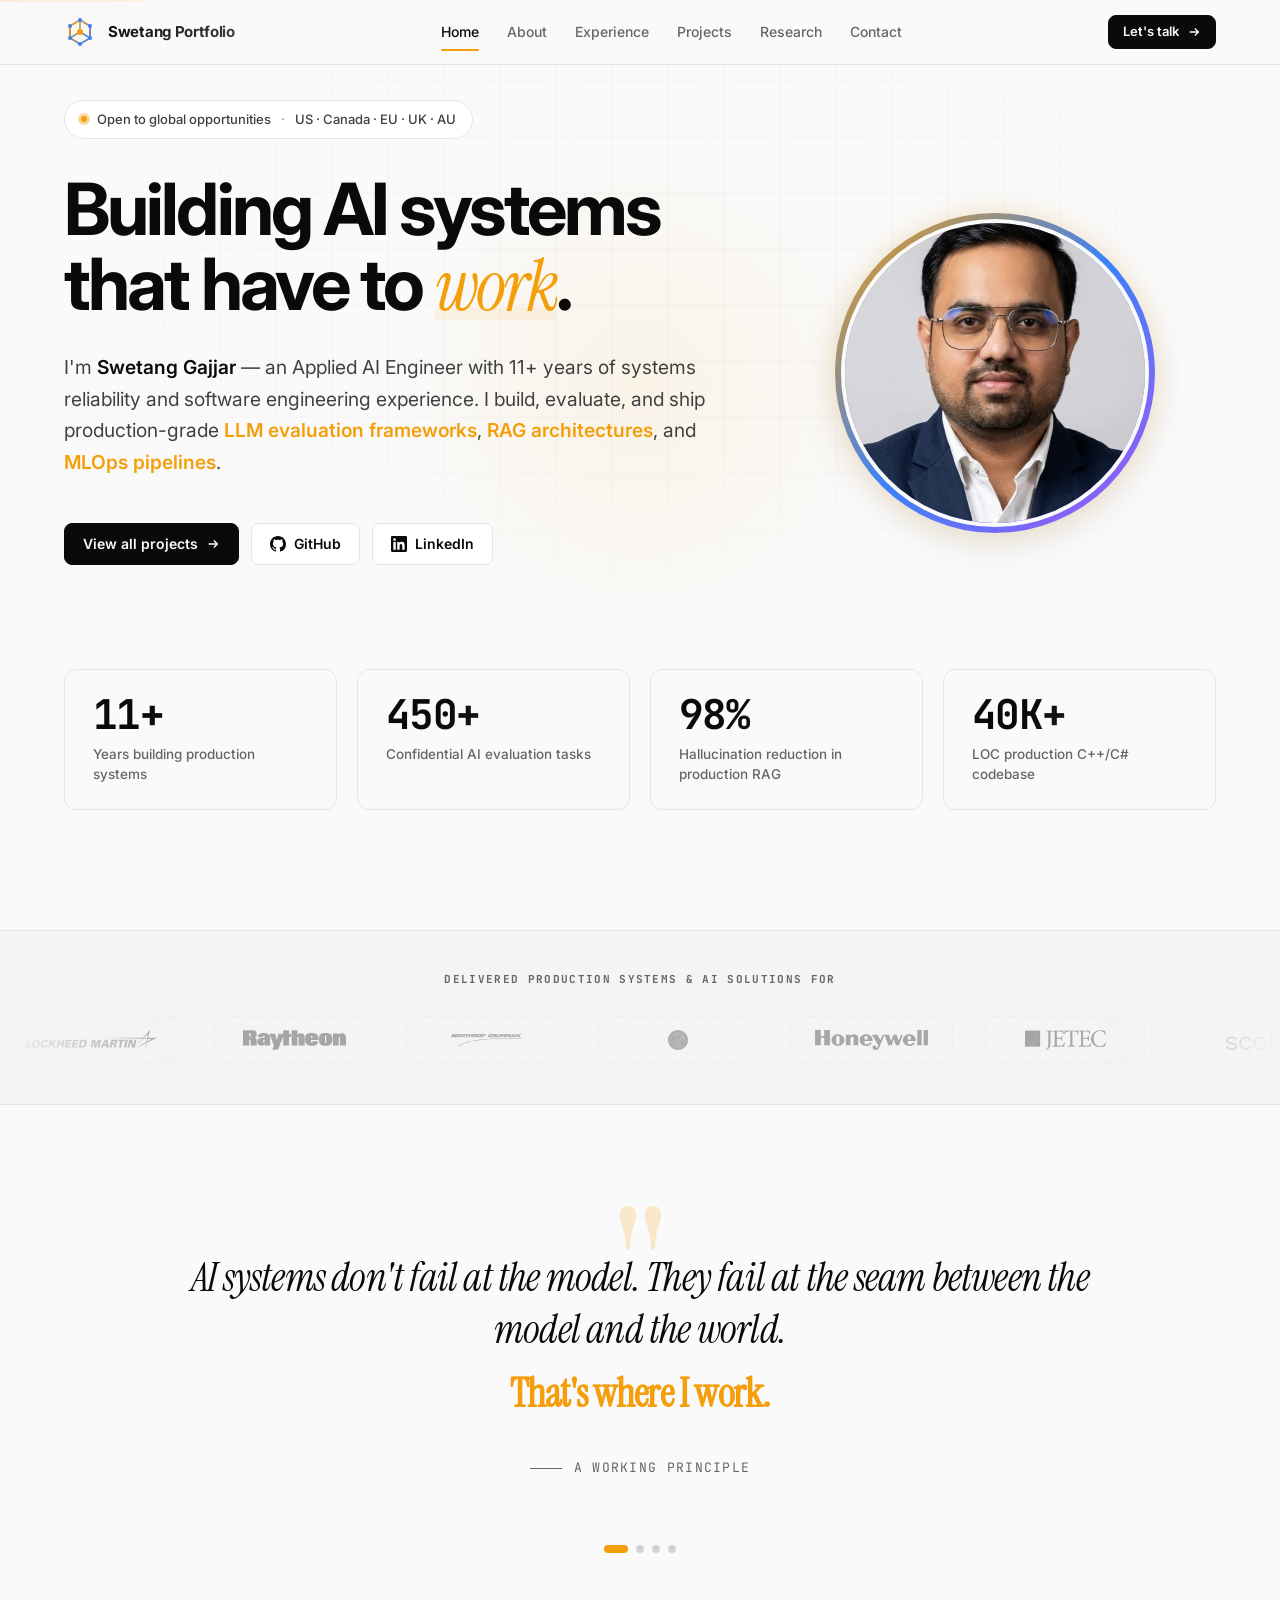
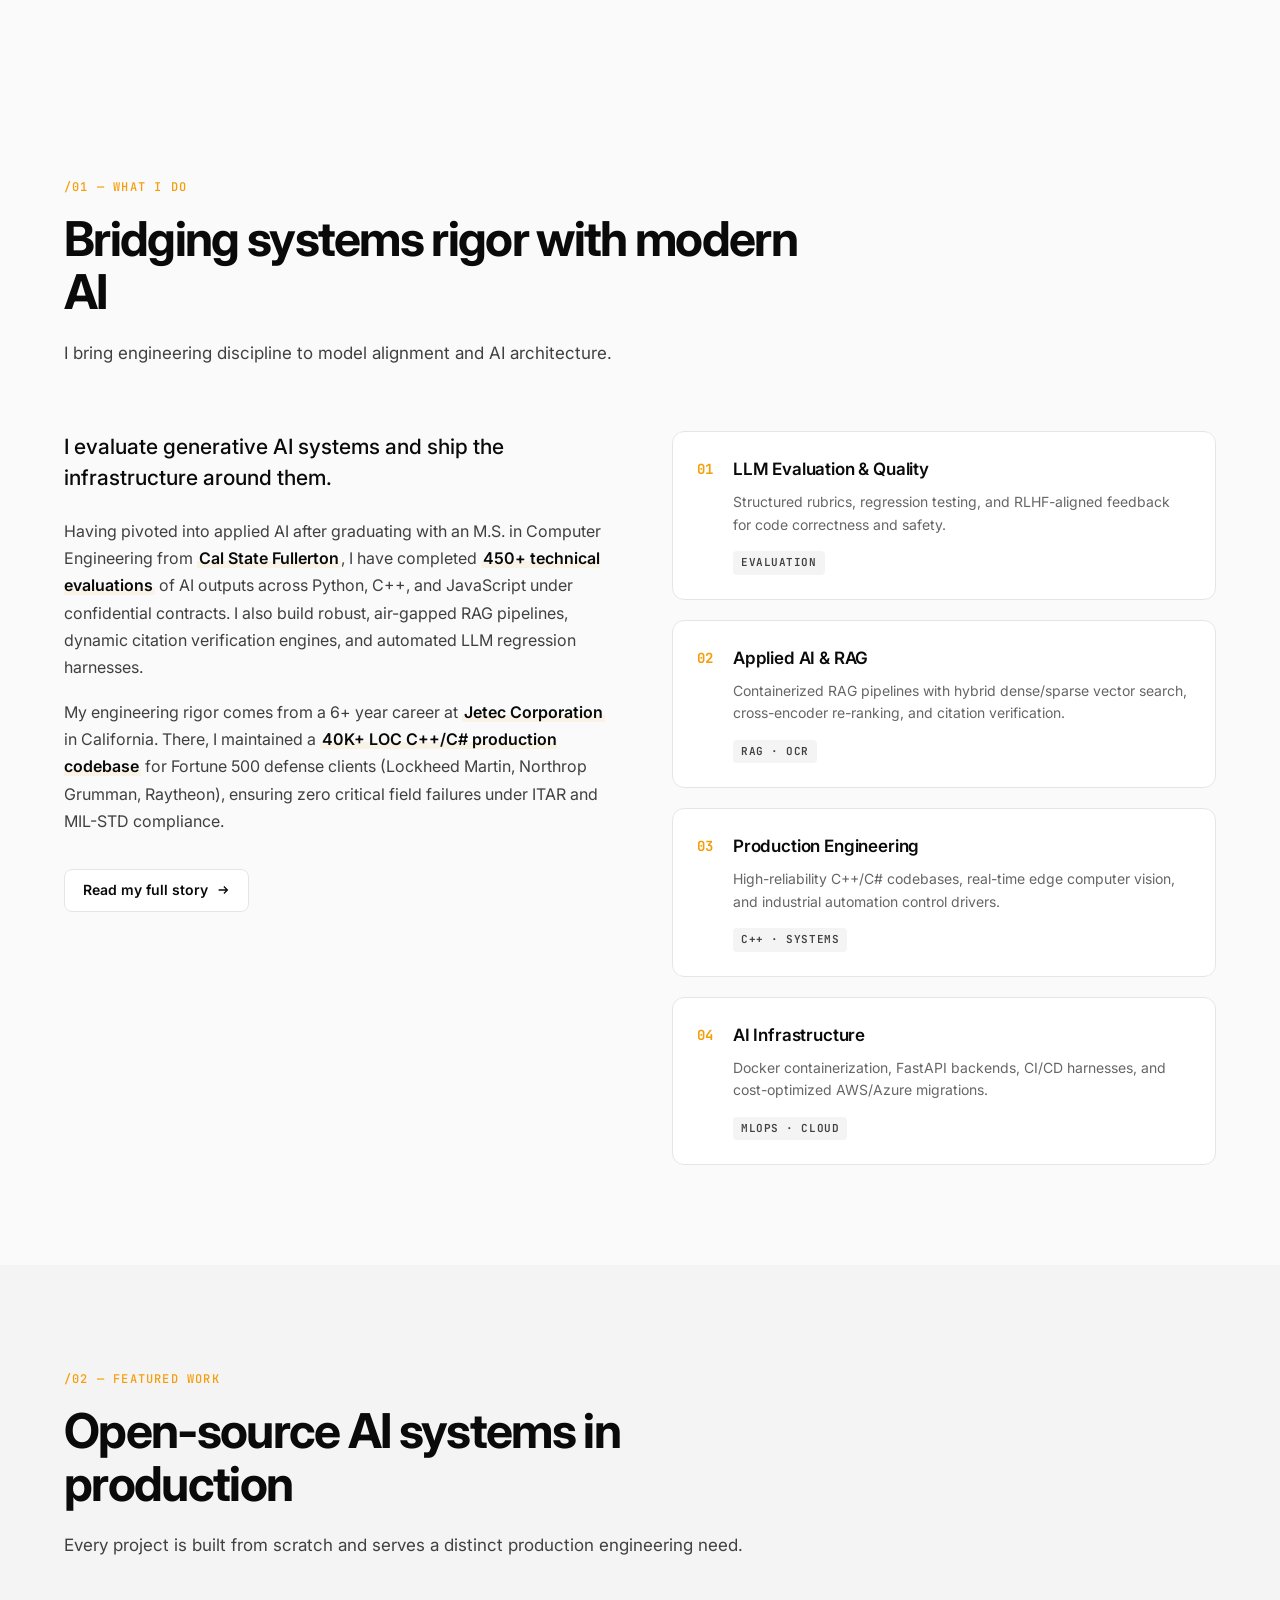
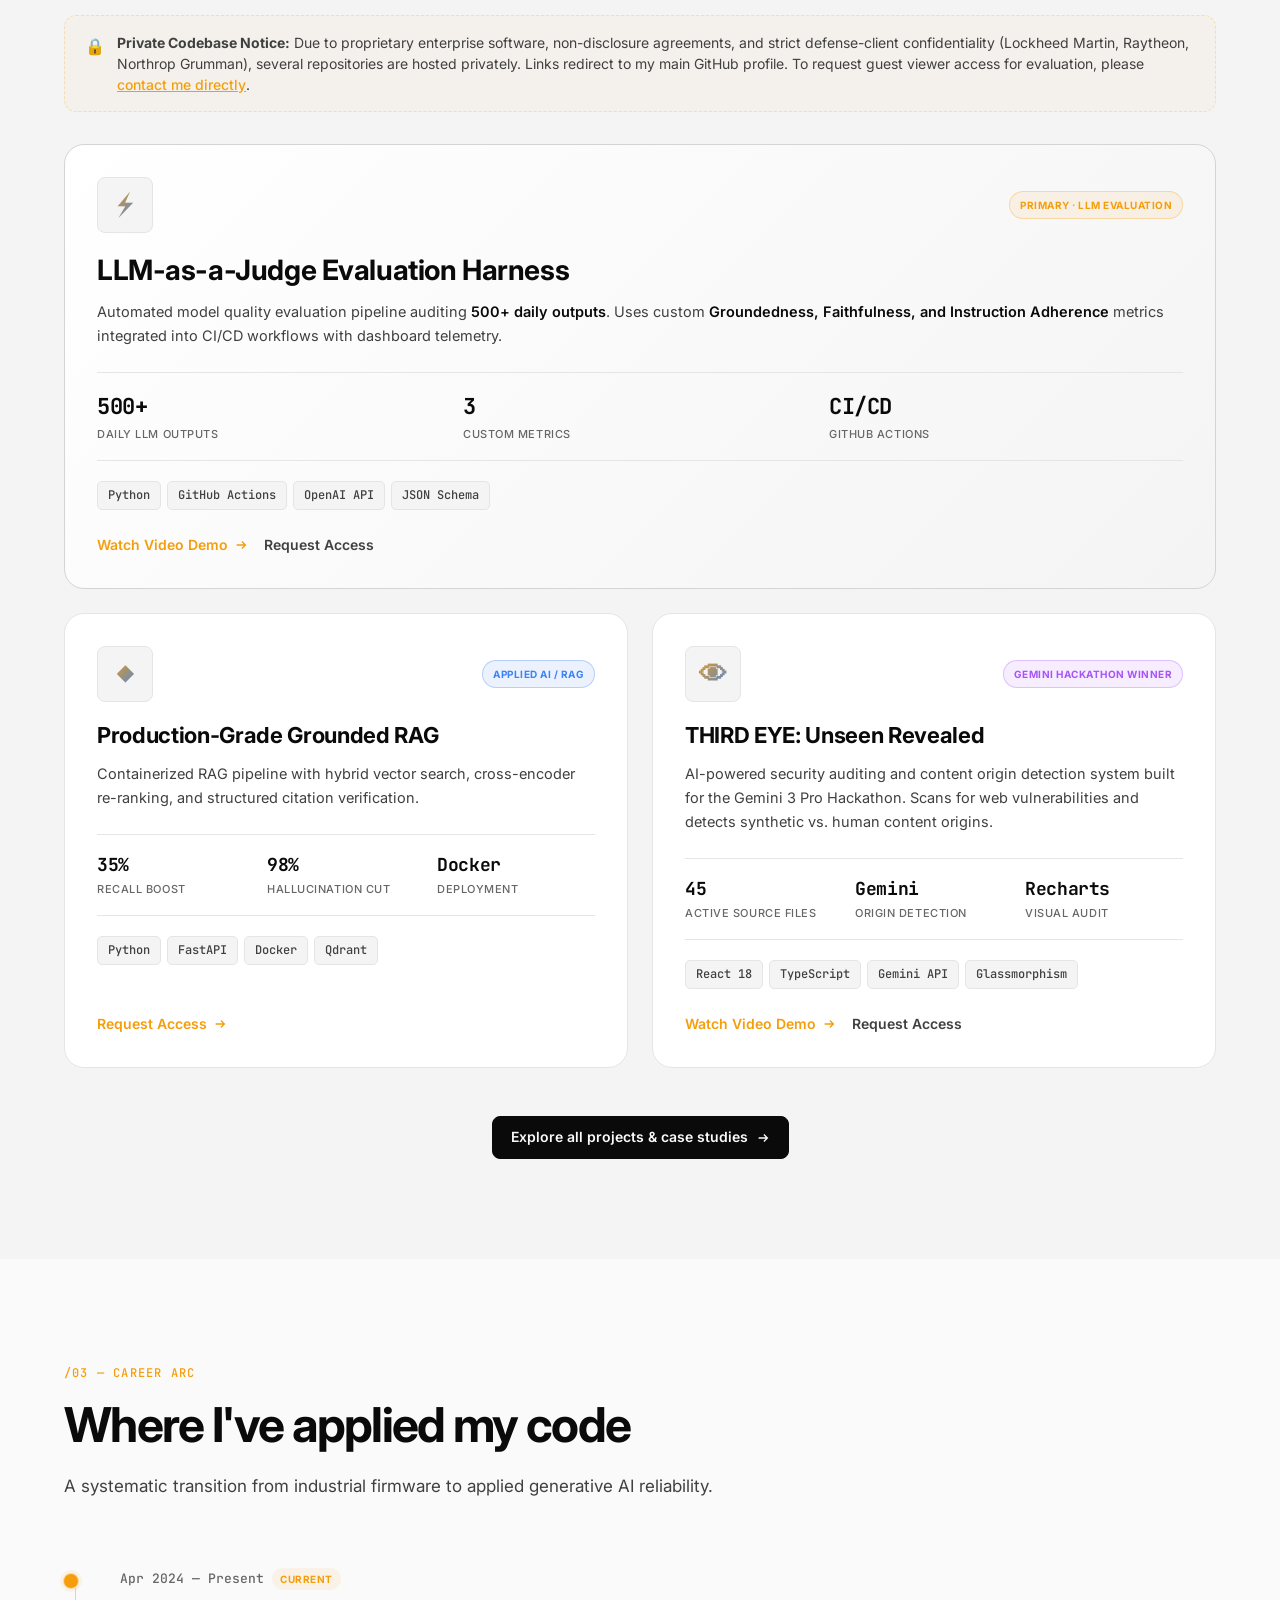
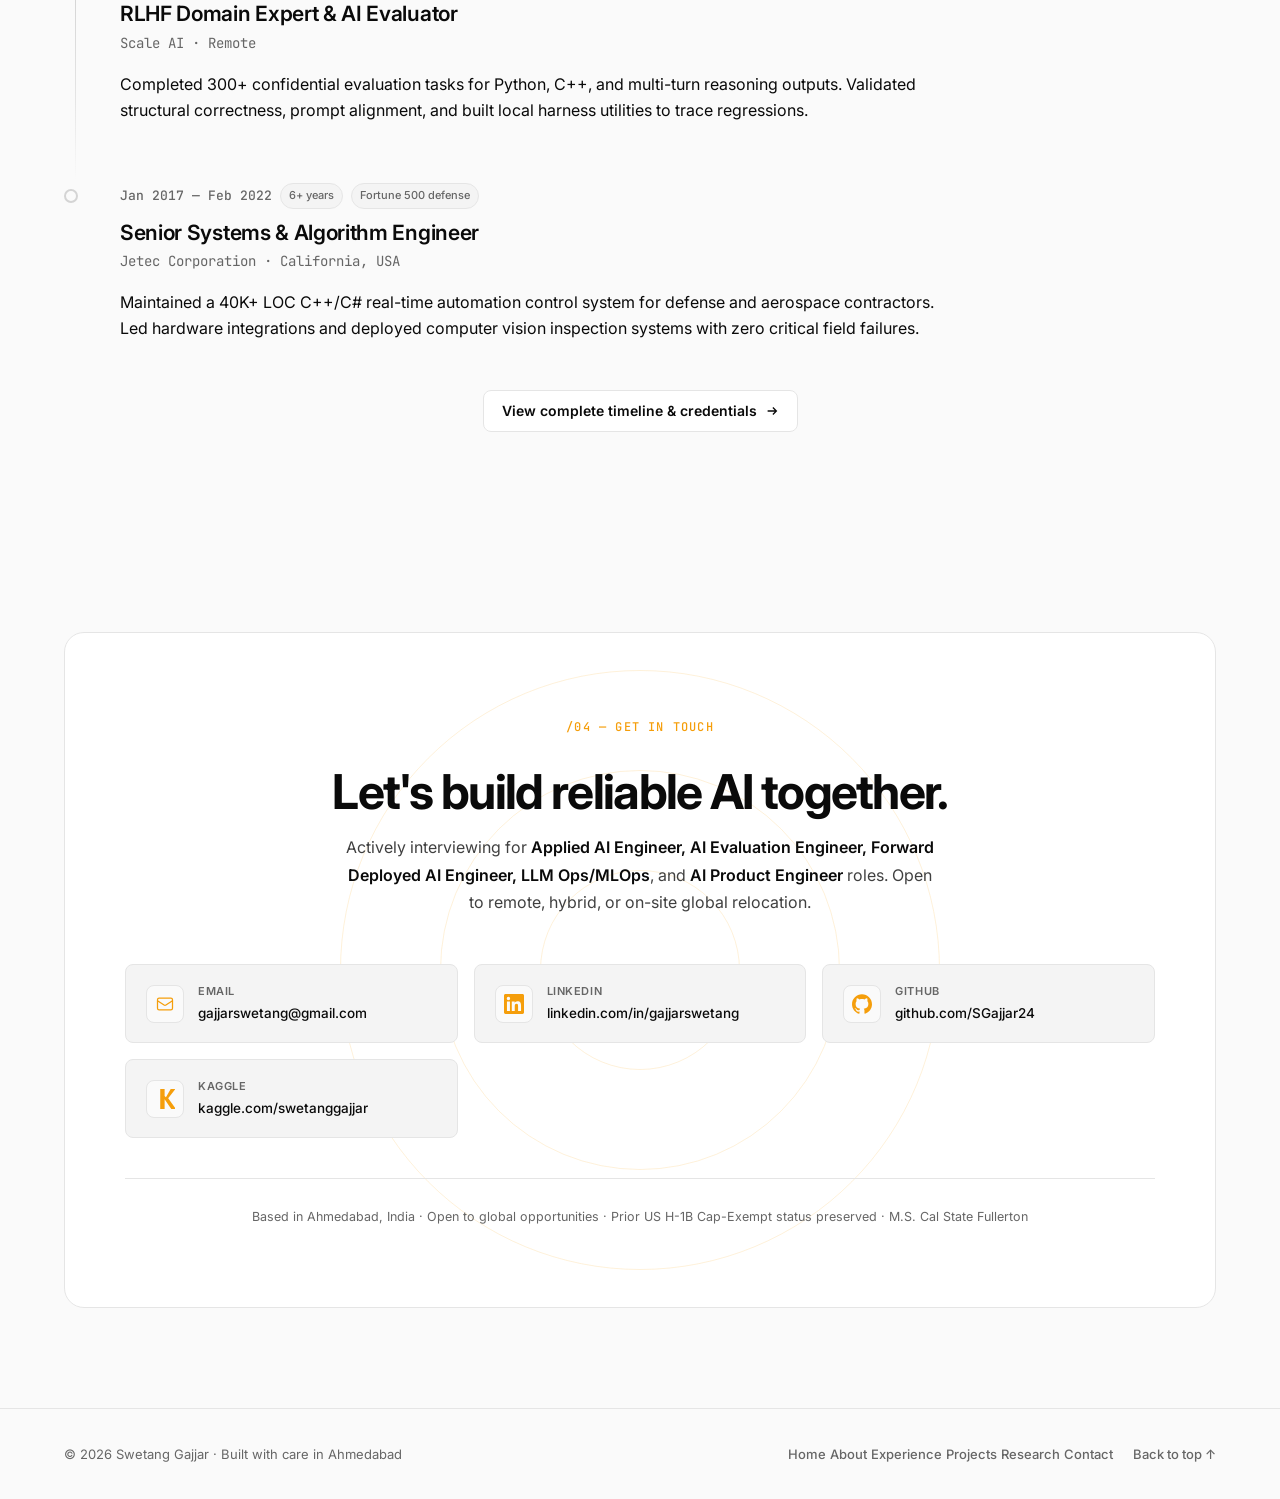
==== index.html @ 41176334 "Initial commit for V3.0 portfolio" ====
<!DOCTYPE html>
<html lang="en">
<head>
  <meta charset="UTF-8">
  <meta name="viewport" content="width=device-width, initial-scale=1.0">
  <title>Swetang Gajjar — Applied AI Engineer</title>
  <meta name="description" content="Applied AI Engineer with 11+ years building production systems — now focused on LLM evaluation, RAG architecture, and AI deployment reliability. M.S. Cal State Fullerton, Ex-Jetec (Lockheed Martin, Raytheon, Northrop Grumman).">
  <meta name="keywords" content="Applied AI Engineer, LLM Evaluation, RAG, AI Deployment, MLOps, Scale AI, Outlier, Lockheed Martin, Raytheon, Northrop Grumman, Cal State Fullerton">
  <meta name="author" content="Swetang Gajjar">

  <meta property="og:title" content="Swetang Gajjar — Applied AI Engineer">
  <meta property="og:description" content="Applied AI Engineer with 11+ years building production systems — now focused on LLM evaluation, RAG architecture, and AI deployment reliability.">
  <meta property="og:type" content="website">
  <meta property="og:url" content="https://swetang-portfolio.vercel.app">
  <meta property="og:image" content="https://swetang-portfolio.vercel.app/og-image.png">
  <meta name="twitter:card" content="summary_large_image">
  <meta name="twitter:title" content="Swetang Gajjar — Applied AI Engineer">
  <meta name="twitter:description" content="LLM evaluation, RAG, AI deployment. 11+ years production systems.">
  <meta name="twitter:image" content="https://swetang-portfolio.vercel.app/og-image.png">
  <meta name="twitter:site" content="@SGajjar24">
  <meta name="theme-color" content="#0a0a0a">

  <link rel="icon" href="data:image/svg+xml,%3Csvg width='32' height='32' viewBox='0 0 32 32' fill='none' xmlns='http://www.w3.org/2000/svg'%3E%3Cdefs%3E%3ClinearGradient id='g' x1='0%25' y1='0%25' x2='100%25' y2='100%25'%3E%3Cstop offset='0%25' stop-color='%23f59e0b' /%3E%3Cstop offset='100%25' stop-color='%233b82f6' /%3E%3C/linearGradient%3E%3C/defs%3E%3Cpath d='M6 10L16 4L26 10V22L16 28L6 22V10Z' stroke='url(%23g)' stroke-width='2' stroke-linejoin='round' fill='none'/%3E%3Cpath d='M16 4V16L26 22M16 16L6 22' stroke='url(%23g)' stroke-width='1.5' stroke-linejoin='round'/%3E%3Ccircle cx='16' cy='16' r='3' fill='%23f59e0b' /%3E%3Ccircle cx='16' cy='4' r='2' fill='%233b82f6' /%3E%3Ccircle cx='6' cy='10' r='2' fill='%233b82f6' /%3E%3Ccircle cx='26' cy='10' r='2' fill='%233b82f6' /%3E%3Ccircle cx='6' cy='22' r='2' fill='%233b82f6' /%3E%3Ccircle cx='26' cy='22' r='2' fill='%233b82f6' /%3E%3Ccircle cx='16' cy='28' r='2' fill='%233b82f6' /%3E%3C/svg%3E">
  <link rel="preconnect" href="https://fonts.googleapis.com">
  <link rel="preconnect" href="https://fonts.gstatic.com" crossorigin>
  <link href="https://fonts.googleapis.com/css2?family=Inter:wght@400;500;600;700;800&family=JetBrains+Mono:wght@400;500&family=Instrument+Serif:ital@0;1&display=swap" rel="stylesheet">
  <link rel="stylesheet" href="styles.css">
  
  <!-- Shared Components and Core Logic scripts -->
  <script src="components.js" defer></script>
</head>
<body>
  <!-- Skip link for accessibility -->
  <a href="#main" class="skip-link">Skip to content</a>

  <!-- Custom cursor removed to restore default browser cursor -->

  <!-- Scroll progress bar -->
  <div class="scroll-progress" id="scroll-progress" aria-hidden="true"></div>

  <!-- Noise texture overlay -->
  <div class="noise" aria-hidden="true"></div>



  <!-- Shared Header Navigation -->
  <header id="global-header"></header>

  <main id="main">
    <!-- ═══ HERO SECTION ═══ -->
    <section class="hero" id="top">
      <div class="hero-grid-bg" aria-hidden="true"></div>
      <div class="hero-glow" aria-hidden="true"></div>

      <div class="container">
        <div class="hero-grid">
          <!-- Text column -->
          <div class="hero-text-content">
            <div class="hero-badge magnetic" data-reveal>
              <span class="pulse-dot"></span>
              <span>Open to global opportunities</span>
              <span class="badge-divider">·</span>
              <span>US · Canada · EU · UK · AU</span>
            </div>

            <h1 class="hero-title" data-reveal data-reveal-delay="100">
              <span class="hero-line">Building AI systems</span>
              <span class="hero-line">that have to <span class="underline-anim">work</span>.</span>
            </h1>

            <p class="hero-subtitle" data-reveal data-reveal-delay="200">
              I'm <strong>Swetang Gajjar</strong> — an Applied AI Engineer with 11+ years of
              systems reliability and software engineering experience. I build, evaluate, and ship production-grade <em>LLM evaluation frameworks</em>, <em>RAG architectures</em>, and <em>MLOps pipelines</em>.
            </p>

            <div class="hero-actions" data-reveal data-reveal-delay="300">
              <a href="projects.html" class="btn btn-primary magnetic">
                <span>View all projects</span>
                <svg width="14" height="14" viewBox="0 0 16 16" fill="none" stroke="currentColor" stroke-width="1.5"><path d="M3 8h10M9 4l4 4-4 4"/></svg>
              </a>
              <a href="https://github.com/SGajjar24" target="_blank" rel="noreferrer" class="btn btn-ghost magnetic">
                <svg width="16" height="16" viewBox="0 0 16 16" fill="currentColor"><path d="M8 0C3.58 0 0 3.58 0 8c0 3.54 2.29 6.53 5.47 7.59.4.07.55-.17.55-.38 0-.19-.01-.82-.01-1.49-2.01.37-2.53-.49-2.69-.94-.09-.23-.48-.94-.82-1.13-.28-.15-.68-.52-.01-.53.63-.01 1.08.58 1.23.82.72 1.21 1.87.87 2.33.66.07-.52.28-.87.51-1.07-1.78-.2-3.64-.89-3.64-3.95 0-.87.31-1.59.82-2.15-.08-.2-.36-1.02.08-2.12 0 0 .67-.21 2.2.82.64-.18 1.32-.27 2-.27.68 0 1.36.09 2 .27 1.53-1.04 2.2-.82 2.2-.82.44 1.1.16 1.92.08 2.12.51.56.82 1.27.82 2.15 0 3.07-1.87 3.75-3.65 3.95.29.25.54.73.54 1.48 0 1.07-.01 1.93-.01 2.2 0 .21.15.46.55.38A8.013 8.013 0 0016 8c0-4.42-3.58-8-8-8z"/></svg>
                <span>GitHub</span>
              </a>
              <a href="https://www.linkedin.com/in/gajjarswetang" target="_blank" rel="noreferrer" class="btn btn-ghost magnetic">
                <svg width="16" height="16" viewBox="0 0 24 24" fill="currentColor"><path d="M20.447 20.452h-3.554v-5.569c0-1.328-.027-3.037-1.852-3.037-1.853 0-2.136 1.445-2.136 2.939v5.667H9.351V9h3.414v1.561h.046c.477-.9 1.637-1.85 3.37-1.85 3.601 0 4.267 2.37 4.267 5.455v6.286zM5.337 7.433a2.062 2.062 0 01-2.063-2.065 2.063 2.063 0 112.063 2.065zm1.782 13.019H3.555V9h3.564v11.452zM22.225 0H1.771C.792 0 0 .774 0 1.729v20.542C0 23.227.792 24 1.771 24h20.451C23.2 24 24 23.227 24 22.271V1.729C24 .774 23.2 0 22.222 0h.003z"/></svg>
                <span>LinkedIn</span>
              </a>
            </div>
          </div>
          
          <!-- Image column -->
          <div class="hero-image-content" data-reveal data-reveal-delay="250">
            <div class="hero-profile-wrap">
              <img src="assets/profile.jpg" alt="Swetang Gajjar Profile" class="hero-profile-img">
            </div>
          </div>
        </div>

        <!-- Hero Stats Row -->
        <div class="hero-stats" data-reveal data-reveal-delay="400">
          <div class="stat">
            <div class="stat-value" data-counter="11" data-suffix="+">0</div>
            <div class="stat-label">Years building production systems</div>
          </div>
          <div class="stat">
            <div class="stat-value" data-counter="450" data-suffix="+">0</div>
            <div class="stat-label">Confidential AI evaluation tasks</div>
          </div>
          <div class="stat">
            <div class="stat-value" data-counter="98" data-suffix="%">0</div>
            <div class="stat-label">Hallucination reduction in production RAG</div>
          </div>
          <div class="stat">
            <div class="stat-value" data-counter="40" data-suffix="K+">0</div>
            <div class="stat-label">LOC production C++/C# codebase</div>
          </div>
        </div>

      </div>
    </section>

    <!-- ═══ CREDIBILITY LOGO WALL CAROUSEL ═══ -->
    <section class="logo-wall" aria-label="Trusted partners and employers">
      <div class="logo-wall-container">
        <h2 class="logo-wall-title">DELIVERED PRODUCTION SYSTEMS & AI SOLUTIONS FOR</h2>
        <div class="logo-marquee-wrapper">
          <div class="logo-marquee-content">
            <div class="logo-wall-item" title="Lockheed Martin">
              <img src="assets/logos/lockheed-martin.svg" class="company-logo" alt="Lockheed Martin Logo">
            </div>
            <div class="logo-wall-item" title="Raytheon">
              <img src="assets/logos/raytheon.svg" class="company-logo" alt="Raytheon Logo">
            </div>
            <div class="logo-wall-item" title="Northrop Grumman">
              <img src="assets/logos/northrop-grumman.svg" class="company-logo" alt="Northrop Grumman Logo">
            </div>
            <div class="logo-wall-item" title="Crane Army">
              <img src="assets/logos/crane-army.svg" class="company-logo" alt="Crane Army Logo">
            </div>
            <div class="logo-wall-item" title="Honeywell">
              <img src="assets/logos/honeywell.svg" class="company-logo" alt="Honeywell Logo">
            </div>
            <div class="logo-wall-item" title="Jetec">
              <img src="assets/logos/jetec.png" class="company-logo" alt="Jetec Logo">
            </div>
            <div class="logo-wall-item" title="Scale AI">
              <img src="assets/logos/scale-ai.svg" class="company-logo" alt="Scale AI Logo">
            </div>
            <div class="logo-wall-item" title="Outlier">
              <img src="assets/logos/outlier.svg" class="company-logo" alt="Outlier Logo">
            </div>
          </div>
          <!-- Duplicate track for seamless infinite marquee effect -->
          <div class="logo-marquee-content" aria-hidden="true">
            <div class="logo-wall-item" title="Lockheed Martin">
              <img src="assets/logos/lockheed-martin.svg" class="company-logo" alt="Lockheed Martin Logo">
            </div>
            <div class="logo-wall-item" title="Raytheon">
              <img src="assets/logos/raytheon.svg" class="company-logo" alt="Raytheon Logo">
            </div>
            <div class="logo-wall-item" title="Northrop Grumman">
              <img src="assets/logos/northrop-grumman.svg" class="company-logo" alt="Northrop Grumman Logo">
            </div>
            <div class="logo-wall-item" title="Crane Army">
              <img src="assets/logos/crane-army.svg" class="company-logo" alt="Crane Army Logo">
            </div>
            <div class="logo-wall-item" title="Honeywell">
              <img src="assets/logos/honeywell.svg" class="company-logo" alt="Honeywell Logo">
            </div>
            <div class="logo-wall-item" title="Jetec">
              <img src="assets/logos/jetec.png" class="company-logo" alt="Jetec Logo">
            </div>
            <div class="logo-wall-item" title="Scale AI">
              <img src="assets/logos/scale-ai.svg" class="company-logo" alt="Scale AI Logo">
            </div>
            <div class="logo-wall-item" title="Outlier">
              <img src="assets/logos/outlier.svg" class="company-logo" alt="Outlier Logo">
            </div>
          </div>
        </div>
      </div>
    </section>

    <!-- ═══ MANIFESTO SECTION ═══ -->
    <section class="manifesto">
      <div class="container">
        <div class="manifesto-slider-container" data-reveal>
          <!-- Slide 1 -->
          <div class="manifesto-slide active">
            <div class="manifesto-mark">"</div>
            <p class="manifesto-text">
              AI systems don't fail at the model.
              They fail at the seam between the model and the world.
              <span class="manifesto-accent">That's where I work.</span>
            </p>
            <div class="manifesto-attr">
              <span class="manifesto-line"></span>
              <span>A working principle</span>
            </div>
          </div>
          <!-- Slide 2 -->
          <div class="manifesto-slide">
            <div class="manifesto-mark">"</div>
            <p class="manifesto-text">
              True engineering is not about building the smartest system, but the most predictable one.
              <span class="manifesto-accent">Consistency over complexity.</span>
            </p>
            <div class="manifesto-attr">
              <span class="manifesto-line"></span>
              <span>Systems Engineering Philosophy</span>
            </div>
          </div>
          <!-- Slide 3 -->
          <div class="manifesto-slide">
            <div class="manifesto-mark">"</div>
            <p class="manifesto-text">
              An evaluation without rigor is just an opinion. We must measure LLMs with the same precision as industrial firmware.
              <span class="manifesto-accent">Evaluate, validate, then deploy.</span>
            </p>
            <div class="manifesto-attr">
              <span class="manifesto-line"></span>
              <span>LLM Evaluation Core Principle</span>
            </div>
          </div>
          <!-- Slide 4 -->
          <div class="manifesto-slide">
            <div class="manifesto-mark">"</div>
            <p class="manifesto-text">
              Defense-grade software demands zero critical failures. We carry that same engineering discipline into the unpredictable world of generative AI.
              <span class="manifesto-accent">Rigor in every line.</span>
            </p>
            <div class="manifesto-attr">
              <span class="manifesto-line"></span>
              <span>Reliability Philosophy</span>
            </div>
          </div>
        </div>
        <!-- Slider Dots Indicators -->
        <div class="slider-dots" data-reveal>
          <span class="dot active" data-slide="0" aria-label="Go to slide 1"></span>
          <span class="dot" data-slide="1" aria-label="Go to slide 2"></span>
          <span class="dot" data-slide="2" aria-label="Go to slide 3"></span>
          <span class="dot" data-slide="3" aria-label="Go to slide 4"></span>
        </div>
      </div>
    </section>

    <!-- ═══ SHORT ABOUT / 4 PILLARS ═══ -->
    <section class="section">
      <div class="container">
        <div class="section-header">
          <span class="section-eyebrow">/01 — What I do</span>
          <h2 class="section-title">Bridging systems rigor with modern AI</h2>
          <p class="section-description">I bring engineering discipline to model alignment and AI architecture.</p>
        </div>

        <div class="about-grid">
          <div class="about-content" data-reveal>
            <p class="lead">
              I evaluate generative AI systems and ship the infrastructure around them.
            </p>
            <p>
              Having pivoted into applied AI after graduating with an M.S. in Computer Engineering from <strong>Cal State Fullerton</strong>, I have completed <strong>450+ technical evaluations</strong> of AI outputs across Python, C++, and JavaScript under confidential contracts. I also build robust, air-gapped RAG pipelines, dynamic citation verification engines, and automated LLM regression harnesses.
            </p>
            <p>
              My engineering rigor comes from a 6+ year career at <strong>Jetec Corporation</strong> in California. There, I maintained a <strong>40K+ LOC C++/C# production codebase</strong> for Fortune 500 defense clients (Lockheed Martin, Northrop Grumman, Raytheon), ensuring zero critical field failures under ITAR and MIL-STD compliance.
            </p>
            <a href="about.html" class="btn btn-ghost magnetic" style="margin-top: 16px;">
              <span>Read my full story</span>
              <svg width="14" height="14" viewBox="0 0 16 16" fill="none" stroke="currentColor" stroke-width="1.5"><path d="M3 8h10M9 4l4 4-4 4"/></svg>
            </a>
          </div>

          <div class="pillar-stack" data-reveal data-reveal-delay="150">
            <div class="pillar">
              <div class="pillar-num">01</div>
              <div class="pillar-body">
                <h3>LLM Evaluation &amp; Quality</h3>
                <p>Structured rubrics, regression testing, and RLHF-aligned feedback for code correctness and safety.</p>
                <div class="pillar-tag">Evaluation</div>
              </div>
            </div>
            <div class="pillar">
              <div class="pillar-num">02</div>
              <div class="pillar-body">
                <h3>Applied AI &amp; RAG</h3>
                <p>Containerized RAG pipelines with hybrid dense/sparse vector search, cross-encoder re-ranking, and citation verification.</p>
                <div class="pillar-tag">RAG · OCR</div>
              </div>
            </div>
            <div class="pillar">
              <div class="pillar-num">03</div>
              <div class="pillar-body">
                <h3>Production Engineering</h3>
                <p>High-reliability C++/C# codebases, real-time edge computer vision, and industrial automation control drivers.</p>
                <div class="pillar-tag">C++ · Systems</div>
              </div>
            </div>
            <div class="pillar">
              <div class="pillar-num">04</div>
              <div class="pillar-body">
                <h3>AI Infrastructure</h3>
                <p>Docker containerization, FastAPI backends, CI/CD harnesses, and cost-optimized AWS/Azure migrations.</p>
                <div class="pillar-tag">MLOps · Cloud</div>
              </div>
            </div>
          </div>
        </div>
      </div>
    </section>

    <!-- ═══ FEATURED PROJECTS ═══ -->
    <section class="section section-alt">
      <div class="container">
        <div class="section-header">
          <span class="section-eyebrow">/02 — Featured Work</span>
          <h2 class="section-title">Open-source AI systems in production</h2>
          <p class="section-description">Every project is built from scratch and serves a distinct production engineering need.</p>
        </div>

        <!-- Private Codebase Notice -->
        <div class="private-repo-notice" data-reveal>
          <span class="notice-icon">🔒</span>
          <span>
            <strong>Private Codebase Notice:</strong> Due to proprietary enterprise software, non-disclosure agreements, and strict defense-client confidentiality (Lockheed Martin, Raytheon, Northrop Grumman), several repositories are hosted privately. Links redirect to my main GitHub profile. To request guest viewer access for evaluation, please <a href="contact.html">contact me directly</a>.
          </span>
        </div>

        <div class="projects-grid">
          <!-- Card 1 (Featured - Spans 2 Columns) -->
          <article class="project-card project-featured" data-reveal>
            <div class="project-glow"></div>
            <div class="project-header">
              <div class="project-icon-wrap">
                <div class="project-icon">⚡</div>
              </div>
              <span class="project-tag tag-amber">Primary · LLM Evaluation</span>
            </div>
            <h3 class="project-title">LLM-as-a-Judge Evaluation Harness</h3>
            <p class="project-description">
              Automated model quality evaluation pipeline auditing <strong>500+ daily outputs</strong>. Uses custom <strong>Groundedness, Faithfulness, and Instruction Adherence</strong> metrics integrated into CI/CD workflows with dashboard telemetry.
            </p>
            <div class="project-stats">
              <div class="project-stat">
                <div class="project-stat-value">500+</div>
                <div class="project-stat-label">Daily LLM outputs</div>
              </div>
              <div class="project-stat">
                <div class="project-stat-value">3</div>
                <div class="project-stat-label">Custom metrics</div>
              </div>
              <div class="project-stat">
                <div class="project-stat-value">CI/CD</div>
                <div class="project-stat-label">GitHub Actions</div>
              </div>
            </div>
            <div class="project-tech">
              <span>Python</span>
              <span>GitHub Actions</span>
              <span>OpenAI API</span>
              <span>JSON Schema</span>
            </div>
            <div style="display: flex; gap: 16px; margin-top: auto; flex-wrap: wrap;">
              <a href="https://www.youtube.com/watch?v=YzLZ1tC7_L4" target="_blank" rel="noreferrer" class="project-link magnetic">
                <span>Watch Video Demo</span>
                <svg width="14" height="14" viewBox="0 0 16 16" fill="none" stroke="currentColor" stroke-width="1.5"><path d="M3 8h10M9 4l4 4-4 4"/></svg>
              </a>
              <a href="https://github.com/SGajjar24" target="_blank" rel="noreferrer" class="project-link magnetic" style="color: var(--text-secondary);">
                <span>Request Access</span>
              </a>
            </div>
          </article>

          <!-- Card 2 (Standard - Spans 1 Column) -->
          <article class="project-card" data-reveal>
            <div class="project-glow"></div>
            <div class="project-header">
              <div class="project-icon-wrap">
                <div class="project-icon">◆</div>
              </div>
              <span class="project-tag tag-blue">Applied AI / RAG</span>
            </div>
            <h3 class="project-title">Production-Grade Grounded RAG</h3>
            <p class="project-description">
              Containerized RAG pipeline with hybrid vector search, cross-encoder re-ranking, and structured citation verification.
            </p>
            <div class="project-stats">
              <div class="project-stat">
                <div class="project-stat-value">35%</div>
                <div class="project-stat-label">Recall boost</div>
              </div>
              <div class="project-stat">
                <div class="project-stat-value">98%</div>
                <div class="project-stat-label">Hallucination cut</div>
              </div>
              <div class="project-stat">
                <div class="project-stat-value">Docker</div>
                <div class="project-stat-label">Deployment</div>
              </div>
            </div>
            <div class="project-tech">
              <span>Python</span>
              <span>FastAPI</span>
              <span>Docker</span>
              <span>Qdrant</span>
            </div>
            <a href="https://github.com/SGajjar24" target="_blank" rel="noreferrer" class="project-link magnetic">
              <span>Request Access</span>
              <svg width="14" height="14" viewBox="0 0 16 16" fill="none" stroke="currentColor" stroke-width="1.5"><path d="M3 8h10M9 4l4 4-4 4"/></svg>
            </a>
          </article>

          <!-- Card 3 (Standard - Spans 1 Column) -->
          <article class="project-card" data-reveal>
            <div class="project-glow"></div>
            <div class="project-header">
              <div class="project-icon-wrap">
                <div class="project-icon">👁</div>
              </div>
              <span class="project-tag tag-purple">Gemini Hackathon Winner</span>
            </div>
            <h3 class="project-title">THIRD EYE: Unseen Revealed</h3>
            <p class="project-description">
              AI-powered security auditing and content origin detection system built for the Gemini 3 Pro Hackathon. Scans for web vulnerabilities and detects synthetic vs. human content origins.
            </p>
            <div class="project-stats">
              <div class="project-stat">
                <div class="project-stat-value">45</div>
                <div class="project-stat-label">Active Source Files</div>
              </div>
              <div class="project-stat">
                <div class="project-stat-value">Gemini</div>
                <div class="project-stat-label">Origin Detection</div>
              </div>
              <div class="project-stat">
                <div class="project-stat-value">Recharts</div>
                <div class="project-stat-label">Visual Audit</div>
              </div>
            </div>
            <div class="project-tech">
              <span>React 18</span>
              <span>TypeScript</span>
              <span>Gemini API</span>
              <span>Glassmorphism</span>
            </div>
            <div style="display: flex; gap: 16px; margin-top: auto; flex-wrap: wrap;">
              <a href="https://www.youtube.com/watch?v=veSYGxprbis" target="_blank" rel="noreferrer" class="project-link magnetic">
                <span>Watch Video Demo</span>
                <svg width="14" height="14" viewBox="0 0 16 16" fill="none" stroke="currentColor" stroke-width="1.5"><path d="M3 8h10M9 4l4 4-4 4"/></svg>
              </a>
              <a href="https://github.com/SGajjar24" target="_blank" rel="noreferrer" class="project-link magnetic" style="color: var(--text-secondary);">
                <span>Request Access</span>
              </a>
            </div>
          </article>
        </div>

        <div style="text-align: center; margin-top: 48px;" data-reveal>
          <a href="projects.html" class="btn btn-primary magnetic">
            <span>Explore all projects & case studies</span>
            <svg width="14" height="14" viewBox="0 0 16 16" fill="none" stroke="currentColor" stroke-width="1.5"><path d="M3 8h10M9 4l4 4-4 4"/></svg>
          </a>
        </div>
      </div>
    </section>

    <!-- ═══ EXPERIENCE SUMMARY ═══ -->
    <section class="section">
      <div class="container">
        <div class="section-header">
          <span class="section-eyebrow">/03 — Career Arc</span>
          <h2 class="section-title">Where I've applied my code</h2>
          <p class="section-description">A systematic transition from industrial firmware to applied generative AI reliability.</p>
        </div>

        <div class="timeline">
          <div class="timeline-item" data-reveal>
            <div class="timeline-rail"></div>
            <div class="timeline-marker">
              <div class="timeline-dot current">
                <span class="timeline-pulse"></span>
              </div>
            </div>
            <div class="timeline-content">
              <div class="timeline-meta">
                <span class="timeline-date">Apr 2024 — Present</span>
                <span class="timeline-badge current-badge">Current</span>
              </div>
              <h3 class="timeline-role">RLHF Domain Expert &amp; AI Evaluator</h3>
              <p class="timeline-company">Scale AI · Remote</p>
              <p class="timeline-bullets" style="list-style: none; margin-top: 8px;">
                Completed 300+ confidential evaluation tasks for Python, C++, and multi-turn reasoning outputs. Validated structural correctness, prompt alignment, and built local harness utilities to trace regressions.
              </p>
            </div>
          </div>

          <div class="timeline-item" data-reveal>
            <div class="timeline-rail"></div>
            <div class="timeline-marker">
              <div class="timeline-dot"></div>
            </div>
            <div class="timeline-content">
              <div class="timeline-meta">
                <span class="timeline-date">Jan 2017 — Feb 2022</span>
                <span class="timeline-tag">6+ years</span>
                <span class="timeline-tag">Fortune 500 defense</span>
              </div>
              <h3 class="timeline-role">Senior Systems &amp; Algorithm Engineer</h3>
              <p class="timeline-company">Jetec Corporation · California, USA</p>
              <p class="timeline-bullets" style="list-style: none; margin-top: 8px;">
                Maintained a 40K+ LOC C++/C# real-time automation control system for defense and aerospace contractors. Led hardware integrations and deployed computer vision inspection systems with zero critical field failures.
              </p>
            </div>
          </div>
        </div>

        <div style="text-align: center; margin-top: 48px;" data-reveal>
          <a href="experience.html" class="btn btn-ghost magnetic">
            <span>View complete timeline & credentials</span>
            <svg width="14" height="14" viewBox="0 0 16 16" fill="none" stroke="currentColor" stroke-width="1.5"><path d="M3 8h10M9 4l4 4-4 4"/></svg>
          </a>
        </div>
      </div>
    </section>

    <!-- ═══ CONTACT ═══ -->
    <section id="contact" class="section">
      <div class="container">
        <div class="contact-card" data-reveal>
          <div class="contact-deco" aria-hidden="true">
            <div class="contact-ring contact-ring-1"></div>
            <div class="contact-ring contact-ring-2"></div>
            <div class="contact-ring contact-ring-3"></div>
          </div>

          <div class="contact-content">
            <span class="section-eyebrow">/04 — Get in touch</span>
            <h2 class="contact-title">Let's build reliable AI together.</h2>
            <p class="contact-lead">
              Actively interviewing for <strong>Applied AI Engineer, AI Evaluation Engineer, Forward Deployed AI Engineer, LLM Ops/MLOps</strong>, and <strong>AI Product Engineer</strong> roles. Open to remote, hybrid, or on-site global relocation.
            </p>

            <div class="contact-grid">
              <a href="mailto:gajjarswetang@gmail.com" class="contact-item magnetic">
                <div class="contact-icon">
                  <svg width="20" height="20" viewBox="0 0 24 24" fill="none" stroke="currentColor" stroke-width="1.5"><path d="M3 8l7.89 5.26a2 2 0 002.22 0L21 8M5 19h14a2 2 0 002-2V7a2 2 0 00-2-2H5a2 2 0 00-2 2v10a2 2 0 002 2z"/></svg>
                </div>
                <div>
                  <div class="contact-label">Email</div>
                  <div class="contact-value">gajjarswetang@gmail.com</div>
                </div>
              </a>

              <a href="https://www.linkedin.com/in/gajjarswetang" target="_blank" rel="noreferrer" class="contact-item magnetic">
                <div class="contact-icon">
                  <svg width="20" height="20" viewBox="0 0 24 24" fill="currentColor"><path d="M20.447 20.452h-3.554v-5.569c0-1.328-.027-3.037-1.852-3.037-1.853 0-2.136 1.445-2.136 2.939v5.667H9.351V9h3.414v1.561h.046c.477-.9 1.637-1.85 3.37-1.85 3.601 0 4.267 2.37 4.267 5.455v6.286zM5.337 7.433a2.062 2.062 0 01-2.063-2.065 2.063 2.063 0 112.063 2.065zm1.782 13.019H3.555V9h3.564v11.452zM22.225 0H1.771C.792 0 0 .774 0 1.729v20.542C0 23.227.792 24 1.771 24h20.451C23.2 24 24 23.227 24 22.271V1.729C24 .774 23.2 0 22.222 0h.003z"/></svg>
                </div>
                <div>
                  <div class="contact-label">LinkedIn</div>
                  <div class="contact-value">linkedin.com/in/gajjarswetang</div>
                </div>
              </a>

              <a href="https://github.com/SGajjar24" target="_blank" rel="noreferrer" class="contact-item magnetic">
                <div class="contact-icon">
                  <svg width="20" height="20" viewBox="0 0 24 24" fill="currentColor"><path d="M12 .297c-6.63 0-12 5.373-12 12 0 5.303 3.438 9.8 8.205 11.385.6.113.82-.258.82-.577 0-.285-.01-1.04-.015-2.04-3.338.724-4.042-1.61-4.042-1.61C4.422 18.07 3.633 17.7 3.633 17.7c-1.087-.744.084-.729.084-.729 1.205.084 1.838 1.236 1.838 1.236 1.07 1.835 2.809 1.305 3.495.998.108-.776.417-1.305.76-1.605-2.665-.3-5.466-1.332-5.466-5.93 0-1.31.465-2.38 1.235-3.22-.135-.303-.54-1.523.105-3.176 0 0 1.005-.322 3.3 1.23.96-.267 1.98-.399 3-.405 1.02.006 2.04.138 3 .405 2.28-1.552 3.285-1.23 3.285-1.23.645 1.653.24 2.873.12 3.176.765.84 1.23 1.91 1.23 3.22 0 4.61-2.805 5.625-5.475 5.92.42.36.81 1.096.81 2.22 0 1.606-.015 2.896-.015 3.286 0 .315.21.69.825.57C20.565 22.092 24 17.592 24 12.297c0-6.627-5.373-12-12-12"/></svg>
                </div>
                <div>
                  <div class="contact-label">GitHub</div>
                  <div class="contact-value">github.com/SGajjar24</div>
                </div>
              </a>

              <a href="https://www.kaggle.com/swetanggajjar" target="_blank" rel="noreferrer" class="contact-item magnetic">
                <div class="contact-icon">
                  <svg width="20" height="20" viewBox="0 0 24 24" fill="currentColor"><path d="M18.825 0l-5.698 9.948L11.536 8.35V0H6.282v24h5.254V12.183l7.982 11.817H25l-9.155-12.871L24.502 0h-5.677z"/></svg>
                </div>
                <div>
                  <div class="contact-label">Kaggle</div>
                  <div class="contact-value">kaggle.com/swetanggajjar</div>
                </div>
              </a>
            </div>

            <div class="contact-footer">
              <p>Based in Ahmedabad, India · Open to global opportunities · Prior US H-1B Cap-Exempt status preserved · M.S. Cal State Fullerton</p>
            </div>
          </div>
        </div>
      </div>
    </section>
  </main>

  <!-- Shared Footer Component -->
  <footer id="global-footer"></footer>

  <script src="app.js"></script>
</body>
</html>
---- styles.css ----
/* ═══════════════════════════════════════════════════════════════════════════
   Swetang Gajjar — Portfolio v2.0
   Award-winning depth: animated grids, magnetic buttons,
   custom cursor, animated counters, dark-mode native
   ═══════════════════════════════════════════════════════════════════════════ */

/* ── Reset & base ─────────────────────────────────────────────────── */
*,
*::before,
*::after {
  box-sizing: border-box;
  margin: 0;
  padding: 0;
}

html {
  scroll-behavior: smooth;
  scroll-padding-top: 80px;
  -webkit-text-size-adjust: 100%;
  -webkit-font-smoothing: antialiased;
  -moz-osx-font-smoothing: grayscale;
  text-rendering: optimizeLegibility;
}

:root {
  /* Dark-first palette — feels more professional and modern */
  --bg:           #0a0a0a;
  --bg-alt:       #0f0f0f;
  --bg-card:      #131313;
  --bg-elevated:  #1a1a1a;
  --bg-soft:      #1f1f1f;

  --text:         #f5f5f5;
  --text-secondary: #b4b4b4;
  --text-muted:   #8a8a8a;
  --text-faint:   #5a5a5a;

  --border:       #262626;
  --border-strong:#404040;

  --accent:       #f59e0b;      /* warm amber */
  --accent-2:     #3b82f6;      /* electric blue */
  --accent-3:     #a855f7;      /* soft purple */
  --accent-soft:  rgba(245, 158, 11, 0.1);
  --accent-2-soft:rgba(59, 130, 246, 0.1);
  --accent-3-soft:rgba(168, 85, 247, 0.1);

  --success:      #10b981;

  --max-width:    1200px;
  --radius:       8px;
  --radius-lg:    12px;
  --radius-xl:    20px;

  --shadow-sm:    0 1px 2px rgba(0,0,0,0.3);
  --shadow:       0 4px 12px rgba(0,0,0,0.4);
  --shadow-lg:    0 12px 40px rgba(0,0,0,0.5);
  --shadow-glow:  0 0 60px rgba(245, 158, 11, 0.15);

  --font-sans:    'Inter', -apple-system, BlinkMacSystemFont, sans-serif;
  --font-mono:    'JetBrains Mono', 'SF Mono', Menlo, monospace;
  --font-serif:   'Instrument Serif', Georgia, serif;
}

@media (prefers-color-scheme: light) {
  :root {
    --bg:           #fafafa;
    --bg-alt:       #f4f4f4;
    --bg-card:      #ffffff;
    --bg-elevated:  #f4f4f4;
    --bg-soft:      #ebebeb;
    --text:         #0a0a0a;
    --text-secondary:#404040;
    --text-muted:   #666666;
    --text-faint:   #999999;
    --border:       #e5e5e5;
    --border-strong:#d4d4d4;
    --accent-soft:  rgba(245, 158, 11, 0.08);
    --shadow-sm:    0 1px 2px rgba(0,0,0,0.04);
    --shadow:       0 4px 12px rgba(0,0,0,0.05);
    --shadow-lg:    0 12px 40px rgba(0,0,0,0.08);
  }
}

body {
  font-family: var(--font-sans);
  background: var(--bg);
  color: var(--text);
  line-height: 1.6;
  font-size: 16px;
  min-height: 100vh;
  overflow-x: hidden;
}

@media (max-width: 1024px) {
  body { cursor: auto; }
}

a { color: inherit; text-decoration: none; }
img, svg { display: block; max-width: 100%; }
button { font-family: inherit; cursor: pointer; border: none; background: none; color: inherit; }

/* ── Container ────────────────────────────────────────────────────── */
.container {
  max-width: var(--max-width);
  margin: 0 auto;
  padding: 0 24px;
}

/* ── Skip link ────────────────────────────────────────────────────── */
.skip-link {
  position: absolute;
  top: -40px;
  left: 0;
  background: var(--accent);
  color: #0a0a0a;
  padding: 8px 16px;
  z-index: 1000;
  border-radius: 0 0 var(--radius) 0;
  transition: top 0.2s;
  font-weight: 600;
}
.skip-link:focus { top: 0; }

/* ═══ GLOBAL EFFECTS ═══ */

/* Scroll progress bar */
.scroll-progress {
  position: fixed;
  top: 0;
  left: 0;
  height: 2px;
  width: 0%;
  background: linear-gradient(90deg, var(--accent), var(--accent-2), var(--accent-3));
  z-index: 200;
  transition: width 0.1s ease-out;
}

/* Noise texture (subtle film grain) */
.noise {
  position: fixed;
  inset: 0;
  pointer-events: none;
  z-index: 1;
  opacity: 0.025;
  background-image: url("data:image/svg+xml,%3Csvg viewBox='0 0 200 200' xmlns='http://www.w3.org/2000/svg'%3E%3Cfilter id='n'%3E%3CfeTurbulence type='fractalNoise' baseFrequency='0.9' /%3E%3C/filter%3E%3Crect width='100%25' height='100%25' filter='url(%23n)' /%3E%3C/svg%3E");
  mix-blend-mode: overlay;
}

/* Custom cursor */
.cursor {
  position: fixed;
  top: 0;
  left: 0;
  pointer-events: none;
  z-index: 9999;
  mix-blend-mode: difference;
}

.cursor-dot {
  position: absolute;
  top: 0;
  left: 0;
  width: 6px;
  height: 6px;
  background: white;
  border-radius: 50%;
  transform: translate(-50%, -50%);
  transition: width 0.2s, height 0.2s;
}

.cursor-ring {
  position: absolute;
  top: 0;
  left: 0;
  width: 36px;
  height: 36px;
  border: 1.5px solid rgba(255, 255, 255, 0.6);
  border-radius: 50%;
  transform: translate(-50%, -50%);
  transition: width 0.25s, height 0.25s, border-color 0.2s;
}

.cursor.hovering .cursor-dot { width: 4px; height: 4px; }
.cursor.hovering .cursor-ring { width: 56px; height: 56px; border-color: var(--accent); }

@media (max-width: 1024px) {
  .cursor { display: none; }
  body { cursor: auto; }
}

/* Status pill (top-right) */
.status-pill {
  position: fixed;
  top: 84px;
  right: 24px;
  z-index: 90;
  display: inline-flex;
  align-items: center;
  gap: 8px;
  padding: 6px 12px;
  background: rgba(20, 20, 20, 0.85);
  backdrop-filter: blur(12px);
  -webkit-backdrop-filter: blur(12px);
  border: 1px solid var(--border);
  border-radius: 999px;
  font-size: 12px;
  color: var(--text-secondary);
  font-family: var(--font-mono);
  opacity: 0;
  transform: translateY(-4px);
  transition: opacity 0.3s, transform 0.3s;
  pointer-events: none;
}

.status-pill.show {
  opacity: 1;
  transform: translateY(0);
}

.status-indicator {
  width: 6px;
  height: 6px;
  background: var(--success);
  border-radius: 50%;
  position: relative;
}

.status-indicator::after {
  content: '';
  position: absolute;
  inset: -3px;
  border-radius: 50%;
  background: var(--success);
  opacity: 0.3;
  animation: pulse 2s ease-in-out infinite;
}

@keyframes pulse {
  0%, 100% { transform: scale(1); opacity: 0.3; }
  50% { transform: scale(2.5); opacity: 0; }
}

@media (max-width: 768px) {
  .status-pill { display: none; }
}

/* ═══ HEADER / NAV ═══ */
.header {
  position: fixed;
  top: 0;
  left: 0;
  right: 0;
  z-index: 1000;
  background: rgba(10, 10, 10, 0.75);
  backdrop-filter: saturate(180%) blur(20px);
  -webkit-backdrop-filter: saturate(180%) blur(20px);
  border-bottom: 1px solid var(--border);
}

@media (prefers-color-scheme: light) {
  .header { background: rgba(250, 250, 250, 0.8); }
}

.nav {
  display: flex;
  align-items: center;
  justify-content: space-between;
  height: 64px;
  gap: 32px;
}

.logo {
  display: flex;
  align-items: center;
  gap: 12px;
  font-weight: 600;
  font-size: 15px;
  letter-spacing: -0.01em;
  color: var(--text);
  text-decoration: none;
}

.logo-symbol {
  flex-shrink: 0;
  transition: transform 0.4s cubic-bezier(0.175, 0.885, 0.32, 1.275), filter 0.3s;
  filter: drop-shadow(0 0 4px rgba(245, 158, 11, 0.15));
}

.logo:hover .logo-symbol {
  transform: rotate(30deg) scale(1.05);
  filter: drop-shadow(0 0 8px rgba(245, 158, 11, 0.35)) drop-shadow(0 0 12px rgba(59, 130, 246, 0.25));
}

.logo-text {
  font-family: var(--font-sans);
  font-size: 15px;
  font-weight: 700;
  letter-spacing: -0.02em;
  color: var(--text);
  background: linear-gradient(135deg, var(--text), var(--text-secondary));
  -webkit-background-clip: text;
  -webkit-text-fill-color: transparent;
  transition: opacity 0.2s;
}

.logo:hover .logo-text {
  background: linear-gradient(135deg, var(--accent), var(--accent-2));
  -webkit-background-clip: text;
  -webkit-text-fill-color: transparent;
}

.nav-links {
  display: flex;
  gap: 4px;
  flex: 1;
  justify-content: center;
}

.nav-links a {
  padding: 8px 12px;
  font-size: 14px;
  font-weight: 500;
  color: var(--text-muted);
  border-radius: 6px;
  transition: color 0.15s, background 0.15s;
  position: relative;
}

.nav-links a::after {
  content: '';
  position: absolute;
  bottom: 0;
  left: 12px;
  right: 12px;
  height: 2px;
  background: var(--accent);
  border-radius: 2px;
  transform: scaleX(0);
  transition: transform 0.25s cubic-bezier(0.25, 0.46, 0.45, 0.94);
  transform-origin: center;
}

.nav-links a:hover { color: var(--text); }
.nav-links a:hover::after { transform: scaleX(1); }
.nav-links a.active { color: var(--text); }
.nav-links a.active::after { transform: scaleX(1); }

.mobile-toggle {
  display: none;
  flex-direction: column;
  gap: 4px;
  padding: 8px;
}

.mobile-toggle span {
  display: block;
  width: 20px;
  height: 2px;
  background: var(--text);
  border-radius: 1px;
  transition: transform 0.2s, opacity 0.2s;
}

.mobile-toggle.open span:nth-child(1) {
  transform: translateY(6px) rotate(45deg);
}

.mobile-toggle.open span:nth-child(2) {
  opacity: 0;
}

.mobile-toggle.open span:nth-child(3) {
  transform: translateY(-6px) rotate(-45deg);
}

/* ═══ BUTTONS ═══ */
.btn {
  display: inline-flex;
  align-items: center;
  justify-content: center;
  gap: 8px;
  padding: 12px 18px;
  font-size: 14px;
  font-weight: 600;
  border-radius: var(--radius);
  transition: all 0.2s;
  cursor: pointer;
  white-space: nowrap;
  line-height: 1.2;
  border: 1px solid transparent;
  position: relative;
  overflow: hidden;
  text-decoration: none;
}

.btn-sm { padding: 8px 14px; font-size: 13px; }

.btn-primary {
  background: var(--text);
  color: var(--bg);
  border-color: var(--text);
}
.btn-primary:hover {
  background: var(--accent);
  border-color: var(--accent);
  color: #0a0a0a;
  box-shadow: var(--shadow-glow);
}

.btn-ghost {
  background: var(--bg-card);
  color: var(--text);
  border: 1px solid var(--border);
}
.btn-ghost:hover {
  background: var(--bg-elevated);
  border-color: var(--border-strong);
}

/* ═══ HERO SECTION ═══ */
.hero {
  position: relative;
  padding: 100px 0 80px;
  min-height: 92vh;
  display: flex;
  align-items: center;
  overflow: hidden;
}

.hero-grid-bg {
  position: absolute;
  inset: 0;
  background-image:
    linear-gradient(var(--border) 1px, transparent 1px),
    linear-gradient(90deg, var(--border) 1px, transparent 1px);
  background-size: 56px 56px;
  background-position: center center;
  mask-image: radial-gradient(ellipse 80% 60% at 50% 30%, black, transparent 80%);
  -webkit-mask-image: radial-gradient(ellipse 80% 60% at 50% 30%, black, transparent 80%);
  opacity: 0.5;
  animation: gridFloat 30s linear infinite;
  pointer-events: none;
}

@keyframes gridFloat {
  0% { background-position: 0 0; }
  100% { background-position: 56px 56px; }
}

.hero-glow {
  position: absolute;
  top: 10%;
  left: 50%;
  transform: translateX(-50%);
  width: 600px;
  height: 600px;
  background: radial-gradient(circle, var(--accent-soft) 0%, transparent 60%);
  pointer-events: none;
  z-index: 0;
  animation: glowPulse 6s ease-in-out infinite;
}

@keyframes glowPulse {
  0%, 100% { opacity: 0.6; transform: translateX(-50%) scale(1); }
  50% { opacity: 1; transform: translateX(-50%) scale(1.1); }
}

.hero > .container { position: relative; z-index: 2; }

.hero-badge {
  display: inline-flex;
  align-items: center;
  gap: 10px;
  padding: 8px 16px;
  background: var(--bg-card);
  border: 1px solid var(--border);
  border-radius: 999px;
  font-size: 13px;
  font-weight: 500;
  color: var(--text-secondary);
  margin-bottom: 32px;
  transition: border-color 0.2s;
}
.hero-badge:hover { border-color: var(--accent); }

.pulse-dot {
  width: 6px;
  height: 6px;
  background: var(--accent);
  border-radius: 50%;
  position: relative;
}
.pulse-dot::after {
  content: '';
  position: absolute;
  inset: -3px;
  border-radius: 50%;
  background: var(--accent);
  opacity: 0.4;
  animation: pulse 2s ease-in-out infinite;
}

.badge-divider { color: var(--text-faint); }

.hero-title {
  font-size: clamp(2.5rem, 6vw, 4.5rem);
  font-weight: 700;
  line-height: 1.05;
  letter-spacing: -0.04em;
  max-width: 980px;
  margin-bottom: 28px;
  color: var(--text);
}

.hero-line { display: block; }

.underline-anim {
  position: relative;
  display: inline-block;
  color: var(--accent);
  font-style: italic;
  font-family: var(--font-serif);
  font-weight: 400;
}

.underline-anim::after {
  content: '';
  position: absolute;
  left: 0;
  right: 0;
  bottom: 0.05em;
  height: 0.18em;
  background: var(--accent-soft);
  z-index: -1;
  border-radius: 2px;
  transform-origin: left;
  animation: underlineReveal 1s ease-out 0.6s backwards;
}

@keyframes underlineReveal {
  from { transform: scaleX(0); }
  to { transform: scaleX(1); }
}

.hero-subtitle {
  font-size: clamp(1.05rem, 1.5vw, 1.2rem);
  color: var(--text-secondary);
  max-width: 720px;
  margin-bottom: 44px;
  line-height: 1.65;
}

.hero-subtitle strong {
  color: var(--text);
  font-weight: 600;
}

.hero-subtitle em {
  color: var(--accent);
  font-style: normal;
  font-weight: 600;
}

.hero-actions {
  display: flex;
  flex-wrap: wrap;
  gap: 12px;
  margin-bottom: 80px;
}

.hero-stats {
  display: grid;
  grid-template-columns: repeat(4, 1fr);
  gap: 20px;
  margin-top: 24px;
}

.stat {
  display: flex;
  flex-direction: column;
  gap: 8px;
  padding: 24px 28px;
  background: rgba(255, 255, 255, 0.015);
  border: 1px solid var(--border);
  border-radius: var(--radius-lg);
  transition: all 0.35s cubic-bezier(0.165, 0.84, 0.44, 1);
  position: relative;
  overflow: hidden;
}

.stat::before {
  content: '';
  position: absolute;
  inset: 0;
  background: linear-gradient(135deg, rgba(245, 158, 11, 0.06) 0%, transparent 100%);
  opacity: 0;
  transition: opacity 0.35s ease;
  pointer-events: none;
}

.stat:hover::before {
  opacity: 1;
}

.stat:hover {
  transform: translateY(-5px);
  border-color: rgba(245, 158, 11, 0.25);
  box-shadow: 0 12px 30px rgba(0, 0, 0, 0.4), 0 0 25px rgba(245, 158, 11, 0.04);
}

.stat-value {
  font-family: var(--font-mono);
  font-size: clamp(1.85rem, 3.2vw, 2.6rem);
  font-weight: 700;
  letter-spacing: -0.04em;
  line-height: 1;
  background: linear-gradient(135deg, var(--text) 30%, var(--text-secondary) 100%);
  -webkit-background-clip: text;
  -webkit-text-fill-color: transparent;
  transition: background 0.35s ease;
  font-variant-numeric: tabular-nums;
  margin-bottom: 2px;
}

.stat:hover .stat-value {
  background: linear-gradient(135deg, var(--accent), var(--accent-2));
  -webkit-background-clip: text;
  -webkit-text-fill-color: transparent;
}

.stat-label {
  font-size: 13.5px;
  font-weight: 500;
  color: var(--text-muted);
  line-height: 1.45;
  transition: color 0.35s ease;
}

.stat:hover .stat-label {
  color: var(--text-secondary);
}

/* ═══ MANIFESTO SECTION ═══ */
.manifesto {
  padding: 120px 0;
  position: relative;
  overflow: hidden;
}

.manifesto-slider-container {
  position: relative;
  max-width: 900px;
  margin: 0 auto;
  min-height: 280px;
  display: flex;
  align-items: center;
  justify-content: center;
}

.manifesto-slide {
  position: absolute;
  top: 0;
  left: 0;
  width: 100%;
  opacity: 0;
  visibility: hidden;
  transition: opacity 0.8s ease, visibility 0.8s ease, transform 0.8s ease;
  transform: translateY(15px);
  text-align: center;
}

.manifesto-slide.active {
  position: relative;
  opacity: 1;
  visibility: visible;
  transform: translateY(0);
}

.manifesto-mark {
  font-family: var(--font-serif);
  font-size: 180px;
  line-height: 0.5;
  color: var(--accent);
  opacity: 0.2;
  position: absolute;
  top: -20px;
  left: 50%;
  transform: translateX(-50%);
  pointer-events: none;
  z-index: -1;
}

.manifesto-text {
  font-family: var(--font-serif);
  font-size: clamp(1.75rem, 3.5vw, 2.5rem);
  line-height: 1.3;
  letter-spacing: -0.02em;
  color: var(--text);
  margin-bottom: 32px;
  font-weight: 400;
  font-style: italic;
}

.manifesto-accent {
  color: var(--accent);
  font-weight: 600;
  font-style: normal;
  display: block;
  margin-top: 12px;
}

.manifesto-attr {
  display: inline-flex;
  align-items: center;
  gap: 12px;
  color: var(--text-muted);
  font-size: 13px;
  font-family: var(--font-mono);
  text-transform: uppercase;
  letter-spacing: 0.1em;
}

.manifesto-line {
  width: 32px;
  height: 1px;
  background: var(--text-muted);
}

.slider-dots {
  display: flex;
  justify-content: center;
  gap: 8px;
  margin-top: 40px;
}

.slider-dots .dot {
  width: 8px;
  height: 8px;
  border-radius: 50%;
  background: var(--border-strong);
  cursor: pointer;
  transition: all 0.3s ease;
}

.slider-dots .dot:hover {
  background: var(--text-secondary);
}

.slider-dots .dot.active {
  background: var(--accent);
  width: 24px;
  border-radius: 4px;
}

/* ─── Private Repo & Academic Notice Banner ─── */
.private-repo-notice {
  margin-top: -8px;
  margin-bottom: 32px;
  padding: 16px 20px;
  background: rgba(245, 158, 11, 0.03);
  border: 1px dashed rgba(245, 158, 11, 0.25);
  border-radius: var(--radius-lg);
  font-size: 14px;
  color: var(--text-secondary);
  line-height: 1.5;
  display: flex;
  gap: 12px;
  align-items: flex-start;
  max-width: 100%;
}

.private-repo-notice .notice-icon {
  font-size: 16px;
  margin-top: 2px;
  flex-shrink: 0;
}

.private-repo-notice a {
  color: var(--accent);
  text-decoration: underline;
  font-weight: 500;
  transition: color 0.2s;
}

.private-repo-notice a:hover {
  color: var(--accent-2);
}

/* ═══ SECTIONS (Generic) ═══ */
.section {
  padding: 100px 0;
  position: relative;
  z-index: 2;
}

.section-alt { background: var(--bg-alt); }
.section-dark {
  background: var(--bg);
  border-top: 1px solid var(--border);
  border-bottom: 1px solid var(--border);
}

.section-header {
  margin-bottom: 64px;
  max-width: 760px;
}

.section-eyebrow {
  display: inline-block;
  font-size: 12px;
  font-weight: 500;
  color: var(--accent);
  text-transform: uppercase;
  letter-spacing: 0.1em;
  margin-bottom: 16px;
  font-family: var(--font-mono);
}

.section-title {
  font-size: clamp(2rem, 4vw, 3rem);
  font-weight: 700;
  line-height: 1.1;
  letter-spacing: -0.035em;
  color: var(--text);
  margin-bottom: 20px;
}

.section-description {
  font-size: 17px;
  color: var(--text-secondary);
  line-height: 1.65;
  max-width: 720px;
}

/* ═══ ABOUT + PILLARS ═══ */
.about-grid {
  display: grid;
  grid-template-columns: 1fr 1fr;
  gap: 64px;
  align-items: start;
}

.about-content p {
  color: var(--text-secondary);
  font-size: 16px;
  line-height: 1.7;
  margin-bottom: 18px;
}

.about-content p.lead {
  font-size: 21px;
  color: var(--text);
  line-height: 1.5;
  font-weight: 500;
  margin-bottom: 24px;
}

.about-content strong {
  color: var(--text);
  font-weight: 600;
  background: linear-gradient(180deg, transparent 65%, var(--accent-soft) 65%);
  padding: 0 2px;
}

.pillar-stack {
  display: flex;
  flex-direction: column;
  gap: 20px;
}

.pillar {
  display: flex;
  gap: 20px;
  padding: 24px;
  background: var(--bg-card);
  border: 1px solid var(--border);
  border-radius: var(--radius-lg);
  transition: all 0.3s;
  position: relative;
  overflow: hidden;
}

.pillar::before {
  content: '';
  position: absolute;
  top: 0;
  left: 0;
  width: 3px;
  height: 100%;
  background: var(--accent);
  transform: scaleY(0);
  transform-origin: top;
  transition: transform 0.3s;
}

.pillar:hover {
  border-color: var(--border-strong);
  transform: translateX(4px);
}

.pillar:hover::before { transform: scaleY(1); }

.pillar-num {
  font-family: var(--font-mono);
  font-size: 14px;
  font-weight: 700;
  color: var(--accent);
  padding-top: 2px;
  flex-shrink: 0;
}

.pillar-body { flex: 1; }

.pillar-body h3 {
  font-size: 17px;
  font-weight: 600;
  color: var(--text);
  margin-bottom: 8px;
  letter-spacing: -0.01em;
}

.pillar-body p {
  font-size: 14px;
  color: var(--text-muted);
  line-height: 1.6;
  margin-bottom: 12px;
}

.pillar-tag {
  display: inline-block;
  font-size: 11px;
  font-weight: 600;
  padding: 3px 8px;
  background: var(--bg-elevated);
  color: var(--text-secondary);
  border-radius: 4px;
  font-family: var(--font-mono);
  letter-spacing: 0.05em;
  text-transform: uppercase;
}

/* ═══ NOW SECTION ═══ */
.now-grid {
  display: grid;
  grid-template-columns: 360px 1fr;
  gap: 80px;
  align-items: start;
}

.now-left .section-description { font-size: 16px; }

.now-cards {
  display: flex;
  flex-direction: column;
  gap: 20px;
}

.now-card {
  padding: 28px;
  background: var(--bg-card);
  border: 1px solid var(--border);
  border-radius: var(--radius-lg);
  transition: all 0.3s;
}

.now-card:hover {
  border-color: var(--accent);
  box-shadow: 0 0 0 1px var(--accent-soft);
}

.now-status {
  display: inline-flex;
  align-items: center;
  gap: 8px;
  padding: 4px 10px;
  background: var(--bg-elevated);
  border-radius: 999px;
  font-size: 11px;
  font-weight: 600;
  text-transform: uppercase;
  letter-spacing: 0.05em;
  color: var(--success);
  font-family: var(--font-mono);
  margin-bottom: 16px;
}

.now-pulse {
  width: 6px;
  height: 6px;
  background: var(--success);
  border-radius: 50%;
  position: relative;
}
.now-pulse::after {
  content: '';
  position: absolute;
  inset: -3px;
  background: var(--success);
  border-radius: 50%;
  opacity: 0.3;
  animation: pulse 2s ease-in-out infinite;
}
.now-pulse-pending {
  background: var(--accent);
}
.now-pulse-pending::after { background: var(--accent); }

.now-card h3 {
  font-size: 19px;
  font-weight: 600;
  color: var(--text);
  margin-bottom: 10px;
  letter-spacing: -0.01em;
}

.now-card p {
  font-size: 14.5px;
  color: var(--text-secondary);
  line-height: 1.6;
  margin-bottom: 16px;
}

.now-tags {
  display: flex;
  flex-wrap: wrap;
  gap: 6px;
}

.now-tags span {
  font-size: 12px;
  font-weight: 500;
  padding: 3px 8px;
  background: var(--bg-elevated);
  color: var(--text-muted);
  border-radius: 4px;
  font-family: var(--font-mono);
  border: 1px solid var(--border);
}

/* ═══ TIMELINE ═══ */
.timeline {
  display: flex;
  flex-direction: column;
  gap: 0;
  position: relative;
  max-width: 880px;
}

.timeline-item {
  display: grid;
  grid-template-columns: 32px 1fr;
  gap: 24px;
  padding-bottom: 56px;
  position: relative;
}

.timeline-item:last-child { padding-bottom: 0; }

.timeline-rail {
  position: absolute;
  left: 11px;
  top: 24px;
  bottom: 0;
  width: 1px;
  background: linear-gradient(180deg, var(--border-strong), var(--border) 60%, transparent);
}

.timeline-item:last-child .timeline-rail { display: none; }

.timeline-marker {
  position: relative;
  padding-top: 10px;
}

.timeline-dot {
  width: 14px;
  height: 14px;
  border-radius: 50%;
  background: var(--bg);
  border: 2px solid var(--border-strong);
  position: relative;
  z-index: 1;
}

.timeline-dot.current {
  background: var(--accent);
  border-color: var(--accent);
  box-shadow: 0 0 0 4px var(--accent-soft);
}

.timeline-pulse {
  position: absolute;
  inset: -3px;
  border-radius: 50%;
  background: var(--accent);
  opacity: 0.3;
  animation: pulse 2.5s ease-in-out infinite;
}

.timeline-content {
  padding-top: 4px;
}

.timeline-meta {
  display: flex;
  align-items: center;
  gap: 8px;
  margin-bottom: 10px;
  flex-wrap: wrap;
}

.timeline-date {
  font-size: 13px;
  color: var(--text-muted);
  font-family: var(--font-mono);
  font-weight: 500;
}

.timeline-badge {
  font-size: 10px;
  font-weight: 700;
  padding: 3px 8px;
  border-radius: 999px;
  text-transform: uppercase;
  letter-spacing: 0.05em;
}

.current-badge {
  background: var(--accent-soft);
  color: var(--accent);
}

.timeline-tag {
  font-size: 11px;
  font-weight: 500;
  padding: 3px 8px;
  background: var(--bg-elevated);
  color: var(--text-muted);
  border-radius: 999px;
  border: 1px solid var(--border);
}

.timeline-role {
  font-size: 21px;
  font-weight: 600;
  color: var(--text);
  letter-spacing: -0.015em;
  margin-bottom: 4px;
  line-height: 1.3;
}

.timeline-company {
  font-size: 14px;
  color: var(--text-muted);
  margin-bottom: 18px;
  font-family: var(--font-mono);
}

.timeline-bullets {
  list-style: none;
  display: flex;
  flex-direction: column;
  gap: 10px;
}

.timeline-bullets li {
  position: relative;
  padding-left: 20px;
  font-size: 14.5px;
  color: var(--text-secondary);
  line-height: 1.65;
}

.timeline-bullets li::before {
  content: '';
  position: absolute;
  left: 0;
  top: 10px;
  width: 6px;
  height: 6px;
  background: var(--accent);
  border-radius: 50%;
}

.timeline-bullets strong {
  color: var(--text);
  font-weight: 600;
  background: linear-gradient(180deg, transparent 60%, var(--accent-soft) 60%);
  padding: 0 2px;
}

/* ═══ PROJECTS ═══ */
.projects-grid {
  display: grid;
  grid-template-columns: 1fr 1fr;
  gap: 24px;
}

.project-card {
  position: relative;
  background: var(--bg-card);
  border: 1px solid var(--border);
  border-radius: var(--radius-xl);
  padding: 32px;
  transition: all 0.3s cubic-bezier(0.4, 0, 0.2, 1);
  display: flex;
  flex-direction: column;
  overflow: hidden;
  isolation: isolate;
}

.project-glow {
  position: absolute;
  top: -50%;
  right: -50%;
  width: 200%;
  height: 200%;
  background: radial-gradient(circle, var(--accent-soft) 0%, transparent 50%);
  opacity: 0;
  transition: opacity 0.4s;
  pointer-events: none;
  z-index: -1;
}

.project-card:hover .project-glow { opacity: 1; }
.project-card:hover {
  border-color: var(--border-strong);
  transform: translateY(-4px);
  box-shadow: var(--shadow);
}

.project-featured {
  grid-column: span 2;
  background: linear-gradient(135deg, var(--bg-card) 0%, var(--bg-elevated) 100%);
  border-color: var(--border-strong);
}

.project-featured .project-glow {
  background: radial-gradient(circle, var(--accent-soft) 0%, transparent 50%);
}

.project-header {
  display: flex;
  justify-content: space-between;
  align-items: center;
  margin-bottom: 20px;
}

.project-icon-wrap {
  position: relative;
  width: 56px;
  height: 56px;
  display: inline-flex;
  align-items: center;
  justify-content: center;
  background: var(--bg-elevated);
  border: 1px solid var(--border);
  border-radius: var(--radius);
  transition: all 0.3s;
}

.project-card:hover .project-icon-wrap {
  background: var(--bg-card);
  border-color: var(--accent);
}

.project-icon {
  font-size: 28px;
  font-family: var(--font-mono);
  font-weight: 700;
  background: linear-gradient(135deg, var(--accent), var(--accent-2));
  -webkit-background-clip: text;
  background-clip: text;
  -webkit-text-fill-color: transparent;
  color: transparent;
}

.project-tag {
  font-size: 10px;
  font-weight: 700;
  padding: 5px 10px;
  background: var(--bg-elevated);
  border-radius: 999px;
  text-transform: uppercase;
  letter-spacing: 0.05em;
  border: 1px solid var(--border);
  color: var(--text-muted);
}

.tag-amber { color: var(--accent); border-color: rgba(245, 158, 11, 0.3); background: var(--accent-soft); }
.tag-blue  { color: var(--accent-2); border-color: rgba(59, 130, 246, 0.3); background: var(--accent-2-soft); }
.tag-purple{ color: var(--accent-3); border-color: rgba(168, 85, 247, 0.3); background: var(--accent-3-soft); }
.tag-green { color: var(--success);  border-color: rgba(16, 185, 129, 0.3); background: rgba(16, 185, 129, 0.1); }

.project-title {
  font-size: 22px;
  font-weight: 700;
  color: var(--text);
  letter-spacing: -0.015em;
  margin-bottom: 12px;
  line-height: 1.25;
}

.project-featured .project-title { font-size: 28px; }

.project-description {
  font-size: 14.5px;
  color: var(--text-secondary);
  line-height: 1.65;
  margin-bottom: 24px;
}

.project-description strong {
  color: var(--text);
  font-weight: 600;
}

.project-stats {
  display: grid;
  grid-template-columns: repeat(3, 1fr);
  gap: 12px;
  padding: 16px 0;
  margin-bottom: 20px;
  border-top: 1px solid var(--border);
  border-bottom: 1px solid var(--border);
}

.project-stat-value {
  font-size: 18px;
  font-weight: 700;
  color: var(--text);
  letter-spacing: -0.02em;
  margin-bottom: 2px;
  font-family: var(--font-mono);
}

.project-featured .project-stat-value { font-size: 22px; }

.project-stat-label {
  font-size: 11px;
  color: var(--text-muted);
  text-transform: uppercase;
  letter-spacing: 0.05em;
  font-weight: 500;
}

.project-tech {
  display: flex;
  flex-wrap: wrap;
  gap: 6px;
  margin-bottom: 24px;
}

.project-tech span {
  font-size: 12px;
  font-weight: 500;
  padding: 4px 10px;
  background: var(--bg-elevated);
  color: var(--text-secondary);
  border-radius: 5px;
  font-family: var(--font-mono);
  border: 1px solid var(--border);
}

.project-link {
  display: inline-flex;
  align-items: center;
  gap: 6px;
  font-size: 14px;
  font-weight: 600;
  color: var(--accent);
  margin-top: auto;
  transition: gap 0.2s, color 0.2s;
}

.project-link:hover { gap: 10px; color: var(--accent); }

/* ═══ WORDS / QUOTES SECTION ═══ */
.words-section { background: var(--bg); }

.words-grid {
  display: grid;
  grid-template-columns: repeat(3, 1fr);
  gap: 32px;
}

.word-card {
  padding: 32px;
  background: var(--bg-card);
  border: 1px solid var(--border);
  border-radius: var(--radius-xl);
  transition: all 0.3s;
  position: relative;
}

.word-card::after {
  content: '';
  position: absolute;
  bottom: 0;
  left: 0;
  right: 0;
  height: 2px;
  background: linear-gradient(90deg, var(--accent), var(--accent-2), var(--accent-3));
  border-radius: 0 0 var(--radius-xl) var(--radius-xl);
  transform: scaleX(0);
  transform-origin: left;
  transition: transform 0.4s;
}

.word-card:hover { border-color: var(--border-strong); }
.word-card:hover::after { transform: scaleX(1); }

.word-num {
  font-family: var(--font-serif);
  font-style: italic;
  font-size: 32px;
  color: var(--accent);
  margin-bottom: 16px;
  font-weight: 400;
}

.word-card h3 {
  font-size: 19px;
  font-weight: 600;
  color: var(--text);
  margin-bottom: 14px;
  letter-spacing: -0.01em;
  line-height: 1.3;
}

.word-card p {
  font-size: 14.5px;
  color: var(--text-secondary);
  line-height: 1.65;
}

/* ═══ CONTACT ═══ */
.contact-card {
  position: relative;
  background: var(--bg-card);
  border: 1px solid var(--border);
  border-radius: var(--radius-xl);
  padding: 80px 60px;
  text-align: center;
  overflow: hidden;
  isolation: isolate;
}

.contact-deco {
  position: absolute;
  top: 50%;
  left: 50%;
  transform: translate(-50%, -50%);
  width: 600px;
  height: 600px;
  pointer-events: none;
  z-index: -1;
}

.contact-ring {
  position: absolute;
  top: 50%;
  left: 50%;
  border: 1px solid var(--accent);
  border-radius: 50%;
  transform: translate(-50%, -50%);
  opacity: 0.15;
}

.contact-ring-1 { width: 200px; height: 200px; animation: ringPulse 4s ease-in-out infinite; }
.contact-ring-2 { width: 400px; height: 400px; animation: ringPulse 4s ease-in-out infinite 1.3s; }
.contact-ring-3 { width: 600px; height: 600px; animation: ringPulse 4s ease-in-out infinite 2.6s; }

@keyframes ringPulse {
  0%, 100% { opacity: 0.1; transform: translate(-50%, -50%) scale(1); }
  50% { opacity: 0.25; transform: translate(-50%, -50%) scale(1.05); }
}

.contact-content { position: relative; z-index: 1; }

.contact-title {
  font-size: clamp(2rem, 4vw, 3rem);
  font-weight: 700;
  letter-spacing: -0.035em;
  color: var(--text);
  margin: 12px 0 16px;
  line-height: 1.1;
}

.contact-lead {
  font-size: 16px;
  color: var(--text-secondary);
  line-height: 1.7;
  margin-bottom: 48px;
  max-width: 600px;
  margin-left: auto;
  margin-right: auto;
}

.contact-lead strong {
  color: var(--text);
  font-weight: 600;
}

.contact-grid {
  display: grid;
  grid-template-columns: repeat(3, 1fr);
  gap: 16px;
  margin-bottom: 40px;
}

.contact-item {
  display: flex;
  align-items: center;
  gap: 14px;
  padding: 18px 20px;
  background: var(--bg-elevated);
  border: 1px solid var(--border);
  border-radius: var(--radius);
  text-align: left;
  transition: all 0.2s;
}

.contact-item:hover {
  border-color: var(--accent);
  background: var(--accent-soft);
  transform: translateY(-2px);
}

.contact-icon {
  flex-shrink: 0;
  width: 38px;
  height: 38px;
  display: inline-flex;
  align-items: center;
  justify-content: center;
  background: var(--bg);
  color: var(--accent);
  border-radius: 8px;
  border: 1px solid var(--border);
  transition: all 0.2s;
}

.contact-item:hover .contact-icon {
  background: var(--accent);
  color: #0a0a0a;
  border-color: var(--accent);
}

.contact-label {
  font-size: 11px;
  color: var(--text-muted);
  text-transform: uppercase;
  letter-spacing: 0.05em;
  margin-bottom: 2px;
  font-weight: 600;
}

.contact-value {
  font-size: 13.5px;
  color: var(--text);
  font-weight: 500;
  word-break: break-all;
}

.contact-footer {
  padding-top: 28px;
  border-top: 1px solid var(--border);
  font-size: 12.5px;
  color: var(--text-muted);
}

/* ═══ FOOTER ═══ */
.footer {
  padding: 32px 0;
  border-top: 1px solid var(--border);
  background: var(--bg);
}

.footer-content {
  display: flex;
  align-items: center;
  justify-content: space-between;
  flex-wrap: wrap;
  gap: 16px;
}

.footer-text {
  font-size: 13px;
  color: var(--text-muted);
}

.footer-links a {
  font-size: 13px;
  color: var(--text-muted);
  font-weight: 500;
  transition: color 0.2s;
}
.footer-links a:hover { color: var(--accent); }

/* ═══ SCROLL REVEAL ═══ */
[data-reveal] {
  opacity: 0;
  transform: translateY(20px);
  transition: opacity 0.7s cubic-bezier(0.4, 0, 0.2, 1), transform 0.7s cubic-bezier(0.4, 0, 0.2, 1);
}
[data-reveal].revealed {
  opacity: 1;
  transform: translateY(0);
}

/* ═══ MAGNETIC BUTTONS ═══ */
.magnetic {
  transition: transform 0.2s cubic-bezier(0.4, 0, 0.2, 1);
}

/* ═══ RESPONSIVE ═══ */
@media (max-width: 1024px) {
  .about-grid { grid-template-columns: 1fr; gap: 48px; }
  .now-grid { grid-template-columns: 1fr; gap: 48px; }
  .projects-grid { grid-template-columns: 1fr; }
  .project-featured { grid-column: span 1; }
  .words-grid { grid-template-columns: 1fr; }
}

@media (max-width: 768px) {
  .nav-links {
    display: none;
    position: absolute;
    top: 64px;
    left: 0;
    right: 0;
    flex-direction: column;
    background: var(--bg);
    border-bottom: 1px solid var(--border);
    padding: 16px;
    gap: 4px;
  }
  .nav-links.open { display: flex; }
  .nav-links a { padding: 12px; width: 100%; }
  .nav .btn { display: none; }
  .mobile-toggle { display: flex; }

  .hero { padding: 60px 0 40px; min-height: 80vh; }
  .hero-actions { flex-direction: column; align-items: stretch; }
  .hero-actions .btn { width: 100%; justify-content: center; }
  .hero-stats { grid-template-columns: 1fr 1fr; gap: 16px; }
  .stat { padding: 20px 24px; }

  .section { padding: 60px 0; }
  .manifesto { padding: 60px 0; }
  .manifesto-mark { font-size: 120px; }

  .contact-card { padding: 48px 24px; }
  .contact-grid { grid-template-columns: 1fr; }

  .timeline-item { grid-template-columns: 24px 1fr; gap: 16px; }
  .timeline-rail { left: 7px; }
  .timeline-dot { width: 12px; height: 12px; }

  .scroll-cue { display: none; }
}

@media (max-width: 480px) {
  .container { padding: 0 16px; }
  .hero-title { font-size: 2.25rem; }
  .hero-stats { grid-template-columns: 1fr; gap: 12px; }
  .stat { padding: 20px 24px; }
}

/* Print */
@media print {
  .header, .footer, .cursor, .noise, .scroll-progress, .status-pill { display: none; }
  body { background: white; color: black; cursor: auto; }
}

/* ═══════════════════════════════════════════════════════════════════════════
   V3 UPGRADE ADDITIONS — Bento Grid, Logo Wall, Multi-Page Support
   ═══════════════════════════════════════════════════════════════════════════ */

/* Two-column hero layout on desktop */
.hero-grid {
  display: grid;
  grid-template-columns: 1.2fr 0.8fr;
  gap: 48px;
  align-items: center;
  width: 100%;
}

.hero-text-content {
  position: relative;
  z-index: 2;
  text-align: left;
}

.hero-image-content {
  position: relative;
  display: flex;
  justify-content: center;
  align-items: center;
  z-index: 2;
}

.hero-profile-wrap {
  position: relative;
  width: 320px;
  height: 320px;
  border-radius: 50%;
  padding: 6px;
  background: linear-gradient(135deg, var(--accent), var(--accent-2), var(--accent-3));
  box-shadow: var(--shadow-lg), 0 0 30px rgba(245, 158, 11, 0.2);
  transition: transform 0.5s cubic-bezier(0.175, 0.885, 0.32, 1.275);
}

.hero-profile-wrap:hover {
  transform: scale(1.05) rotate(3deg);
}

.hero-profile-img {
  width: 100%;
  height: 100%;
  object-fit: cover;
  border-radius: 50%;
  border: 4px solid var(--bg);
}

/* Grayscale Logo Wall below hero */
.logo-wall {
  padding: 40px 0;
  border-top: 1px solid var(--border);
  border-bottom: 1px solid var(--border);
  background: var(--bg-alt);
  position: relative;
  overflow: hidden;
  margin-top: 40px;
}

.logo-wall-title {
  text-align: center;
  font-family: var(--font-mono);
  font-size: 11px;
  text-transform: uppercase;
  letter-spacing: 0.12em;
  color: var(--text-muted);
  margin-bottom: 28px;
}

.logo-wall-container {
  width: 100%;
  overflow: hidden;
}

.logo-marquee-wrapper {
  display: flex;
  overflow: hidden;
  user-select: none;
  gap: 32px;
  position: relative;
  width: 100%;
}

.logo-marquee-wrapper::before,
.logo-marquee-wrapper::after {
  content: '';
  position: absolute;
  top: 0;
  width: 180px;
  height: 100%;
  z-index: 2;
  pointer-events: none;
}

.logo-marquee-wrapper::before {
  left: 0;
  background: linear-gradient(90deg, var(--bg-alt) 0%, transparent 100%);
}

.logo-marquee-wrapper::after {
  right: 0;
  background: linear-gradient(270deg, var(--bg-alt) 0%, transparent 100%);
}

.logo-marquee-content {
  display: flex;
  flex-shrink: 0;
  justify-content: space-around;
  min-width: 100%;
  gap: 32px;
  animation: marquee 30s linear infinite;
  align-items: center;
}

.logo-marquee-wrapper:hover .logo-marquee-content {
  animation-play-state: paused;
}

@keyframes marquee {
  0% { transform: translate3d(0, 0, 0); }
  100% { transform: translate3d(-100%, 0, 0); }
}

.logo-wall-item {
  display: flex;
  align-items: center;
  justify-content: center;
  gap: 12px;
  opacity: 0.55;
  transition: all 0.3s cubic-bezier(0.4, 0, 0.2, 1);
  padding: 8px 24px;
  border: 1px dashed var(--border);
  border-radius: 8px;
  background: rgba(255, 255, 255, 0.01);
  min-width: 160px;
  height: 48px;
}

.logo-wall-item:hover {
  opacity: 1;
  border-color: var(--accent);
  transform: translateY(-2px);
  background: rgba(255, 255, 255, 0.02);
  box-shadow: 0 4px 15px rgba(245, 158, 11, 0.1);
}

.company-logo-svg {
  height: 20px;
  width: auto;
  fill: currentColor;
  color: var(--text-muted);
  transition: color 0.35s ease, filter 0.35s ease;
}

.logo-wall-item:hover .company-logo-svg {
  color: var(--text);
  filter: drop-shadow(0 0 4px currentColor);
}

/* Brand specific colors on hover for credibility wall */
.logo-wall-item[title="Scale AI"]:hover .company-logo-svg { color: #00ffba; }
.logo-wall-item[title="Outlier"]:hover .company-logo-svg { color: #8b5cf6; }
.logo-wall-item[title="Jetec"]:hover .company-logo-svg { color: #f59e0b; }
.logo-wall-item[title="Lockheed Martin"]:hover .company-logo-svg { color: #0072c6; }
.logo-wall-item[title="Raytheon"]:hover .company-logo-svg { color: #e31b23; }
.logo-wall-item[title="Northrop Grumman"]:hover .company-logo-svg { color: #3b82f6; }
.logo-wall-item[title="Crane Army"]:hover .company-logo-svg { color: #10b981; }
.logo-wall-item[title="Honeywell"]:hover .company-logo-svg { color: #ff0000; }

/* Image logo styling for credibility wall */
.company-logo {
  height: 20px;
  width: auto;
  max-width: 140px;
  object-fit: contain;
  filter: grayscale(1) brightness(1.2) opacity(0.55);
  transition: filter 0.35s cubic-bezier(0.4, 0, 0.2, 1), opacity 0.35s ease, transform 0.35s ease;
}

@media (prefers-color-scheme: light) {
  .company-logo {
    filter: grayscale(1) brightness(0.4) opacity(0.65);
  }
}

.logo-wall-item:hover .company-logo {
  filter: grayscale(0) brightness(1) opacity(1);
  transform: scale(1.05);
}

/* Timeline specific company logo alignments */
.timeline-company-wrap {
  display: flex;
  align-items: center;
  gap: 8px;
  margin: 6px 0 16px;
  color: var(--text-secondary);
  font-family: var(--font-mono);
  font-size: 13.5px;
}

.timeline-company-wrap .company-logo-svg {
  height: 18px;
  color: var(--text-muted);
}

.timeline-company-wrap:hover .company-logo-svg {
  color: var(--text);
  filter: drop-shadow(0 0 4px currentColor);
}

.timeline-company-wrap:hover .timeline-item-logo[title="Scale AI"] { color: #00ffba; }
.timeline-company-wrap:hover .timeline-item-logo[title="Outlier"] { color: #8b5cf6; }
.timeline-company-wrap:hover .timeline-item-logo[title="Jetec"] { color: #f59e0b; }

.timeline-company-wrap .company-logo {
  height: 18px;
  width: auto;
  max-width: 100px;
  object-fit: contain;
  filter: grayscale(1) brightness(1.2) opacity(0.6);
  transition: filter 0.3s ease, opacity 0.3s ease;
}

@media (prefers-color-scheme: light) {
  .timeline-company-wrap .company-logo {
    filter: grayscale(1) brightness(0.4) opacity(0.7);
  }
}

.timeline-company-wrap:hover .company-logo {
  filter: grayscale(0) brightness(1) opacity(1);
}

/* About page education / cert card alignments */
.education-logo-svg {
  height: 28px;
  width: auto;
  fill: currentColor;
  color: var(--text-muted);
  flex-shrink: 0;
  transition: color 0.3s, filter 0.3s;
}

.education-card-hover:hover .education-logo-svg {
  color: var(--accent);
  filter: drop-shadow(0 0 4px var(--accent-soft));
}

.education-logo {
  height: 28px;
  width: auto;
  max-width: 40px;
  object-fit: contain;
  flex-shrink: 0;
  filter: grayscale(1) brightness(1.2) opacity(0.75);
  transition: filter 0.3s ease, opacity 0.3s ease;
}

@media (prefers-color-scheme: light) {
  .education-logo {
    filter: grayscale(1) brightness(0.5) opacity(0.8);
  }
}

.education-card-hover:hover .education-logo {
  filter: grayscale(0) brightness(1) opacity(1);
}

.cert-card-wrap {
  display: flex;
  align-items: center;
  gap: 14px;
}

.cert-logo-svg {
  height: 22px;
  width: auto;
  fill: currentColor;
  color: var(--text-muted);
  flex-shrink: 0;
  transition: color 0.3s, filter 0.3s;
}

.cert-card:hover .cert-logo-svg {
  color: var(--accent);
  filter: drop-shadow(0 0 4px var(--accent-soft));
}

/* Brand specific cert logo colors on hover */
.cert-card[data-brand="azure"]:hover .cert-logo-svg { color: #0089d6; filter: drop-shadow(0 0 4px rgba(0, 137, 214, 0.3)); }
.cert-card[data-brand="aws"]:hover .cert-logo-svg { color: #ff9900; filter: drop-shadow(0 0 4px rgba(255, 153, 0, 0.3)); }
.cert-card[data-brand="udemy"]:hover .cert-logo-svg { color: #a435f0; filter: drop-shadow(0 0 4px rgba(164, 53, 240, 0.3)); }
.cert-card[data-brand="cisco"]:hover .cert-logo-svg { color: #1ba0d7; filter: drop-shadow(0 0 4px rgba(27, 160, 215, 0.3)); }

.cert-logo {
  height: 24px;
  width: auto;
  max-width: 40px;
  object-fit: contain;
  flex-shrink: 0;
  filter: grayscale(1) brightness(1.2) opacity(0.7);
  transition: filter 0.3s ease, opacity 0.3s ease, transform 0.3s ease;
}

@media (prefers-color-scheme: light) {
  .cert-logo {
    filter: grayscale(1) brightness(0.5) opacity(0.85);
  }
}

.cert-card:hover .cert-logo {
  filter: grayscale(0) brightness(1) opacity(1);
  transform: scale(1.05);
}

/* Bento grid styles for About/Experience pages */
.bento-grid {
  display: grid;
  grid-template-columns: repeat(3, 1fr);
  gap: 20px;
  margin-top: 32px;
}

.bento-card {
  background: var(--bg-card);
  border: 1px solid var(--border);
  border-radius: var(--radius-lg);
  padding: 32px;
  transition: all 0.3s;
}

.bento-card:hover {
  border-color: var(--border-strong);
  transform: translateY(-2px);
}

.bento-card-large {
  grid-column: span 2;
}

.bento-card-full {
  grid-column: span 3;
}

.bento-card h3 {
  font-size: 20px;
  font-weight: 600;
  margin-bottom: 16px;
  color: var(--text);
  letter-spacing: -0.01em;
}

/* Technical stack visual lists */
.tech-category-title {
  font-size: 13px;
  font-family: var(--font-mono);
  text-transform: uppercase;
  letter-spacing: 0.05em;
  color: var(--accent);
  margin-bottom: 16px;
  border-bottom: 1px solid var(--border);
  padding-bottom: 8px;
}

.tech-tag-list {
  display: flex;
  flex-wrap: wrap;
  gap: 8px;
}

.tech-tag-list span {
  font-size: 12px;
  padding: 4px 10px;
  background: var(--bg-elevated);
  color: var(--text-secondary);
  border-radius: 4px;
  border: 1px solid var(--border);
  font-family: var(--font-mono);
  transition: all 0.2s;
}

.tech-tag-list span:hover {
  border-color: var(--accent-2);
  color: var(--text);
  background: var(--accent-2-soft);
}

/* Case study page layout */
.case-study-hero {
  padding: 100px 0 60px;
  border-bottom: 1px solid var(--border);
  background: var(--bg-alt);
}

.case-study-meta {
  display: flex;
  flex-wrap: wrap;
  gap: 24px;
  margin: 24px 0 0;
  font-family: var(--font-mono);
  font-size: 13px;
  color: var(--text-secondary);
}

.case-study-meta span strong {
  color: var(--text);
}

.case-study-grid {
  display: grid;
  grid-template-columns: 1.8fr 1.2fr;
  gap: 48px;
  margin-top: 48px;
}

.case-study-sidebar {
  display: flex;
  flex-direction: column;
  gap: 32px;
}

.sidebar-box {
  background: var(--bg-card);
  border: 1px solid var(--border);
  border-radius: var(--radius-lg);
  padding: 28px;
}

.sidebar-box h4 {
  font-size: 14px;
  font-family: var(--font-mono);
  text-transform: uppercase;
  letter-spacing: 0.05em;
  color: var(--accent);
  margin-bottom: 16px;
}

.sidebar-metric-list {
  display: flex;
  flex-direction: column;
  gap: 16px;
}

.sidebar-metric {
  border-left: 2px solid var(--accent-2);
  padding-left: 12px;
}

.sidebar-metric-val {
  font-size: 20px;
  font-weight: 700;
  color: var(--text);
  font-family: var(--font-mono);
}

.sidebar-metric-lbl {
  font-size: 12px;
  color: var(--text-muted);
  margin-top: 2px;
}

/* Certificate item design */
.cert-list {
  display: flex;
  flex-direction: column;
  gap: 12px;
}

.cert-card {
  display: flex;
  justify-content: space-between;
  align-items: center;
  padding: 16px 20px;
  background: var(--bg-elevated);
  border: 1px solid var(--border);
  border-radius: var(--radius);
  transition: all 0.2s;
}

.cert-card:hover {
  border-color: var(--accent);
  background: var(--accent-soft);
}

.cert-info h4 {
  font-size: 14.5px;
  font-weight: 600;
  color: var(--text);
}

.cert-info p {
  font-size: 12px;
  color: var(--text-muted);
  font-family: var(--font-mono);
  margin-top: 4px;
}

.cert-badge {
  font-size: 11px;
  font-family: var(--font-mono);
  color: var(--accent);
  background: var(--accent-soft);
  padding: 4px 8px;
  border-radius: 4px;
  border: 1px solid rgba(245, 158, 11, 0.2);
}

/* Extra decorative about styles */
.about-hero-image-wrap {
  position: relative;
  width: 100%;
  max-width: 400px;
  margin: 0 auto;
}

.about-hero-image-wrap::before {
  content: '';
  position: absolute;
  inset: -12px;
  border: 2px solid var(--border);
  border-radius: var(--radius-lg);
  z-index: -1;
  pointer-events: none;
}

.about-hero-img {
  width: 100%;
  height: auto;
  border-radius: var(--radius);
  border: 1px solid var(--border-strong);
  filter: grayscale(20%);
  transition: filter 0.3s;
}

.about-hero-image-wrap:hover .about-hero-img {
  filter: grayscale(0%);
}

/* Page headers */
.page-header {
  padding: 120px 0 60px;
  background: var(--bg-alt);
  border-bottom: 1px solid var(--border);
}

.page-header h1 {
  font-size: clamp(2.5rem, 5vw, 4rem);
  font-weight: 700;
  letter-spacing: -0.04em;
  color: var(--text);
  line-height: 1.1;
}

.page-header p {
  font-size: 18px;
  color: var(--text-secondary);
  max-width: 720px;
  margin-top: 16px;
  line-height: 1.5;
}

/* Research listing */
.research-list {
  display: flex;
  flex-direction: column;
  gap: 32px;
  margin-top: 40px;
}

.research-card {
  background: var(--bg-card);
  border: 1px solid var(--border);
  border-radius: var(--radius-lg);
  padding: 32px;
  transition: all 0.3s;
}

.research-card:hover {
  border-color: var(--border-strong);
  transform: translateY(-2px);
}

.research-title {
  font-size: 22px;
  font-weight: 600;
  color: var(--text);
  margin-bottom: 12px;
}

.research-meta {
  font-family: var(--font-mono);
  font-size: 12.5px;
  color: var(--text-muted);
  margin-bottom: 16px;
}

.research-abstract {
  font-size: 14.5px;
  color: var(--text-secondary);
  line-height: 1.65;
  margin-bottom: 20px;
}

/* Highlight box in Case Studies */
.highlight-box {
  background: var(--accent-soft);
  border-left: 4px solid var(--accent);
  padding: 16px 20px;
  border-radius: 0 var(--radius) var(--radius) 0;
  margin: 20px 0;
  font-size: 14.5px;
  color: var(--text-secondary);
  line-height: 1.6;
}

/* Responsive updates for V3 additions */
@media (max-width: 1024px) {
  .hero-grid { grid-template-columns: 1fr; text-align: center; gap: 32px; }
  .hero-text-content { text-align: center; }
  .hero-text-content .hero-actions { justify-content: center; }
  .hero-image-content { order: -1; }
  .hero-profile-wrap { width: 280px; height: 280px; }
  
  .bento-grid { grid-template-columns: 1fr; }
  .bento-card-large { grid-column: span 1; }
  .bento-card-full { grid-column: span 1; }
  
  .case-study-grid { grid-template-columns: 1fr; }
  
  .about-hero-image-wrap { margin-top: 40px; }
}

@media (max-width: 768px) {
  .logo-marquee-wrapper::before,
  .logo-marquee-wrapper::after {
    width: 80px;
  }
  .logo-wall-item {
    min-width: 130px;
    padding: 6px 16px;
    height: 42px;
  }
  .company-logo {
    height: 16px;
  }
  .cert-card { flex-direction: column; align-items: flex-start; gap: 12px; }
  .cert-badge { align-self: flex-start; }
}

@media (max-width: 480px) {
  .logo-text { font-size: 14px; }
}

@media (max-width: 360px) {
  .logo-text { display: none; }
}
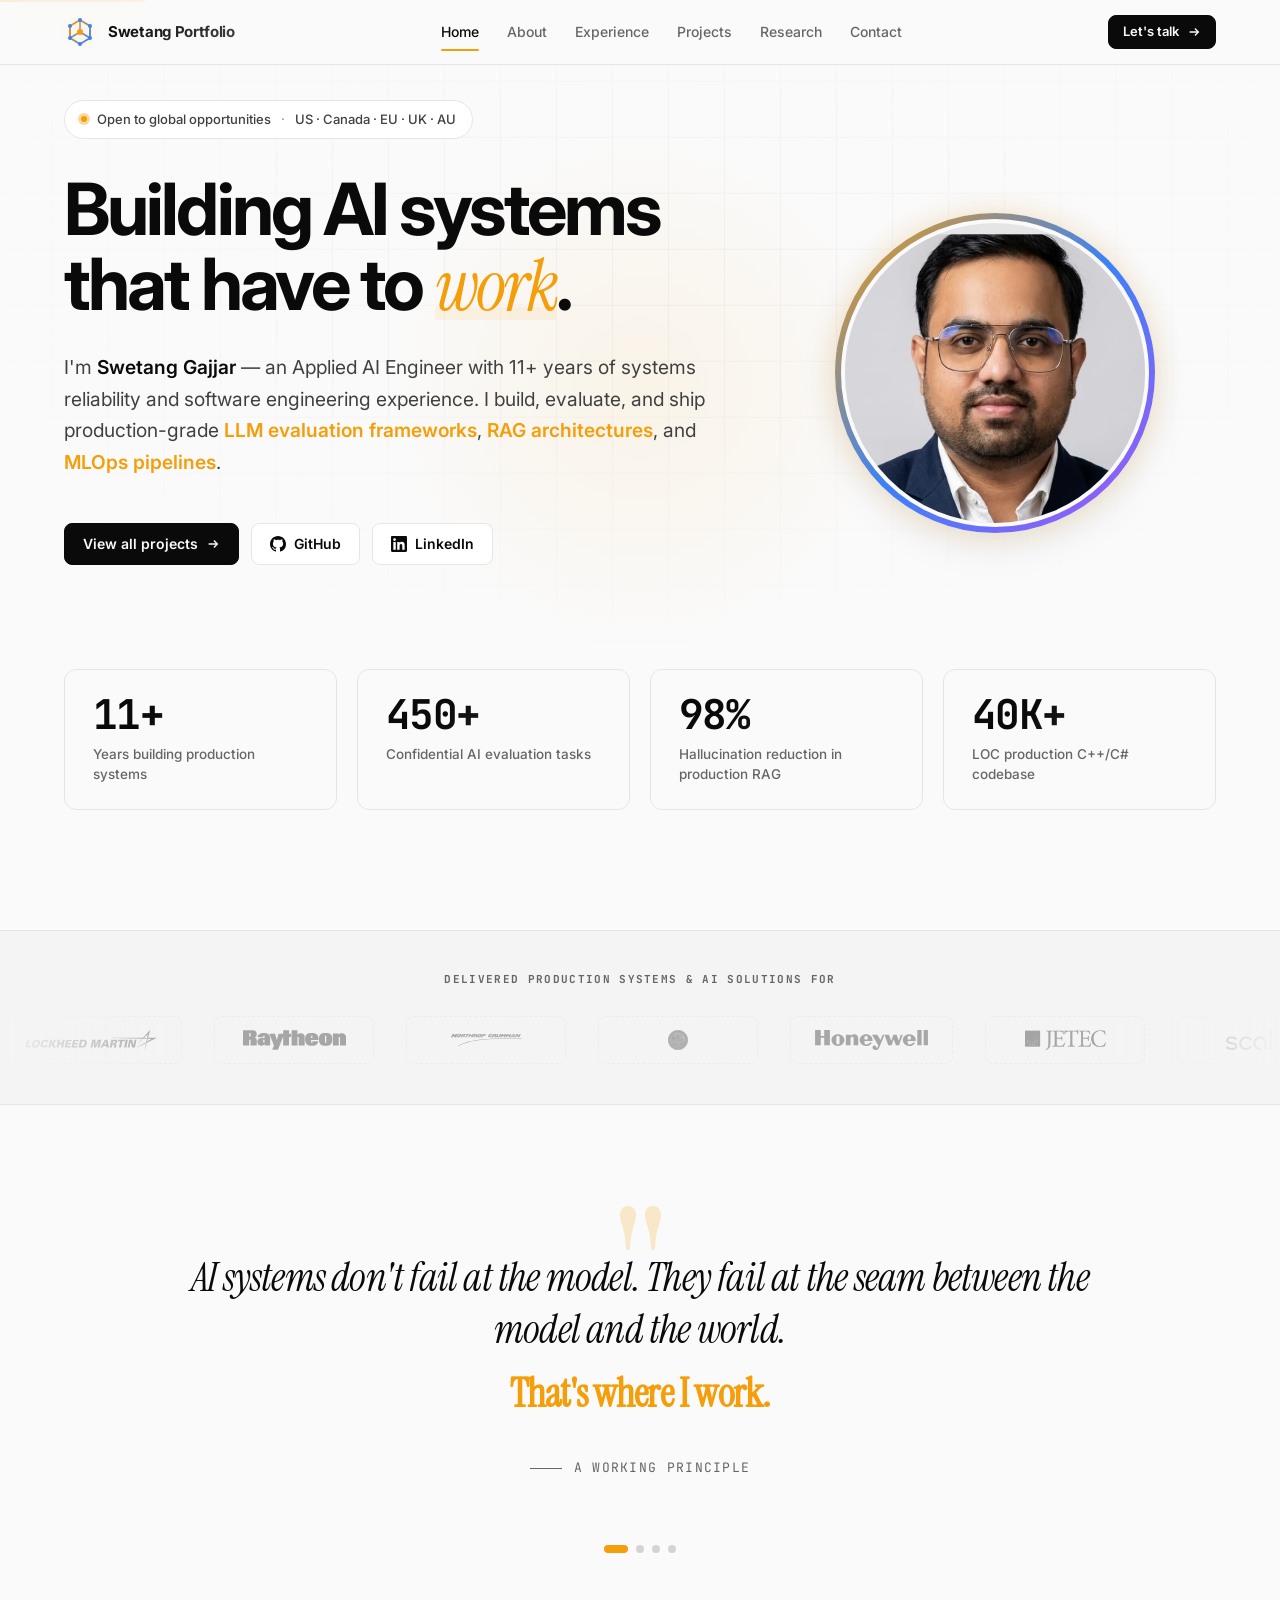
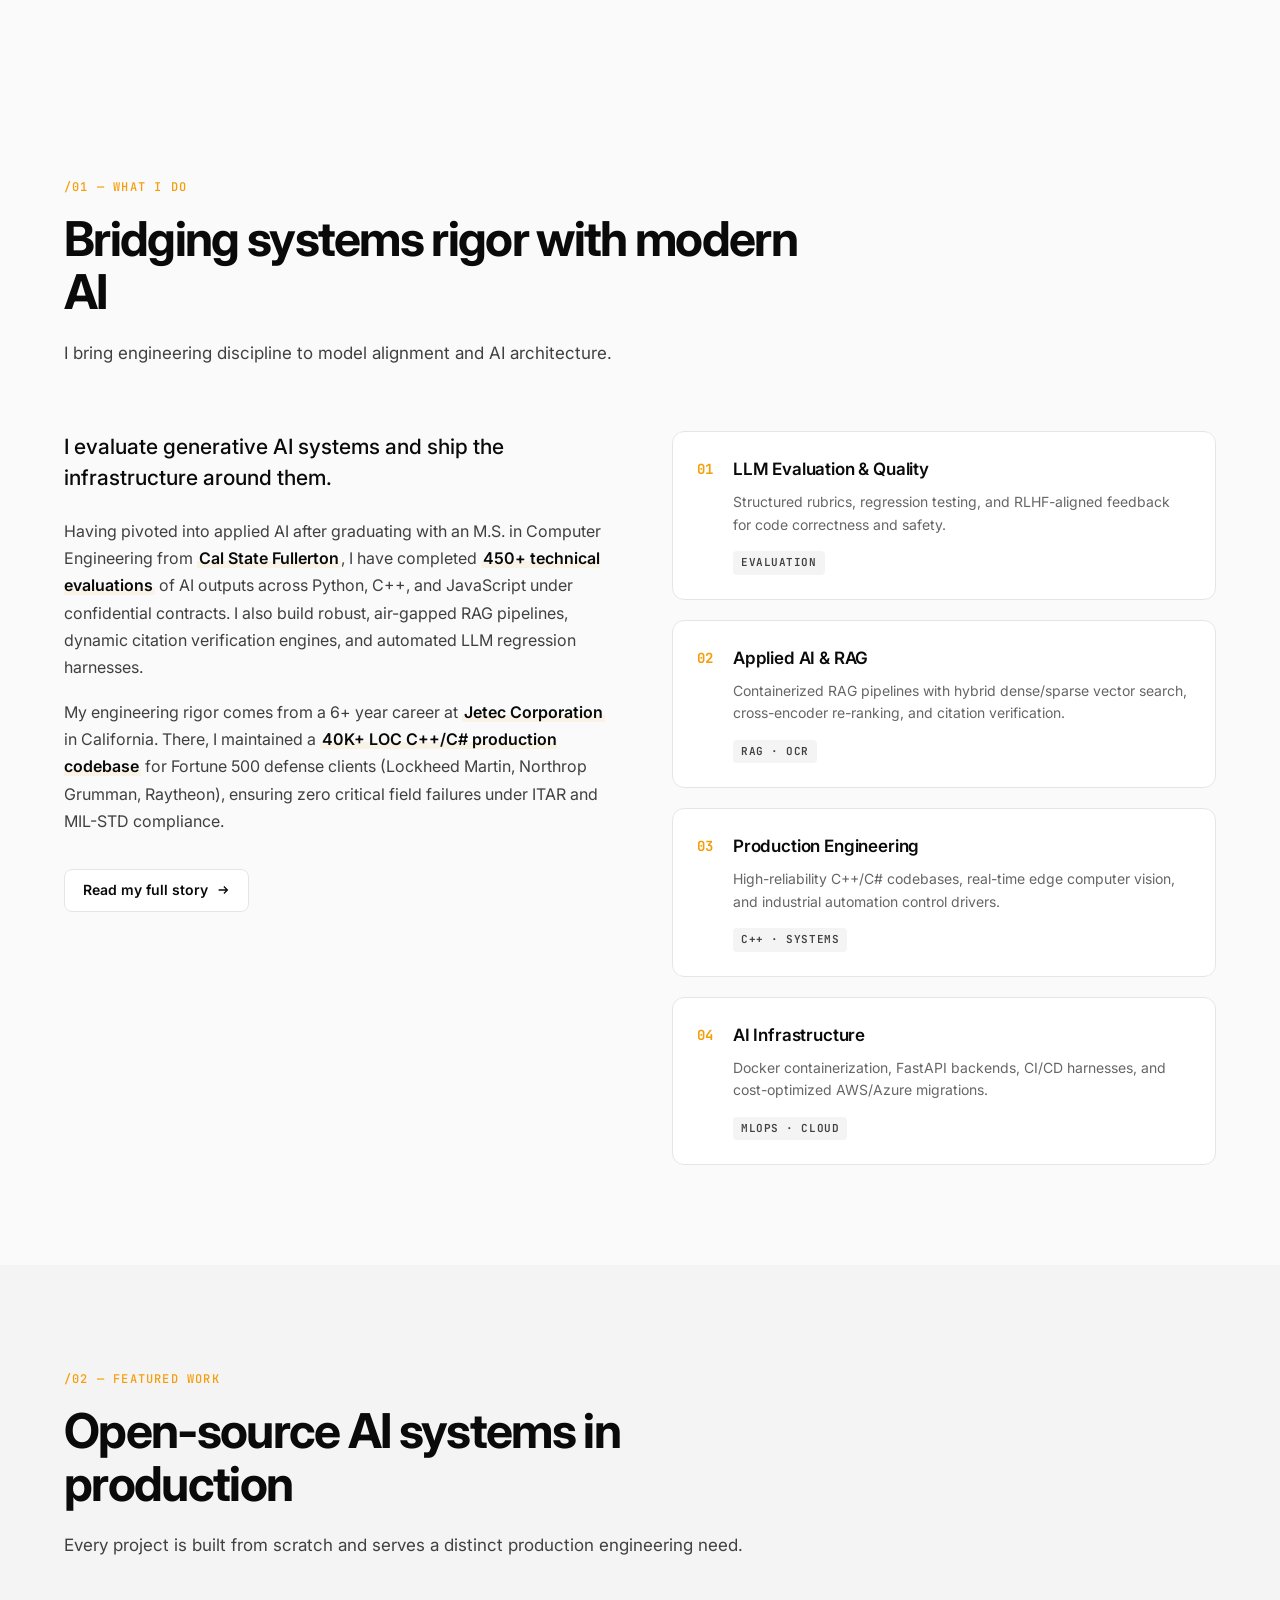
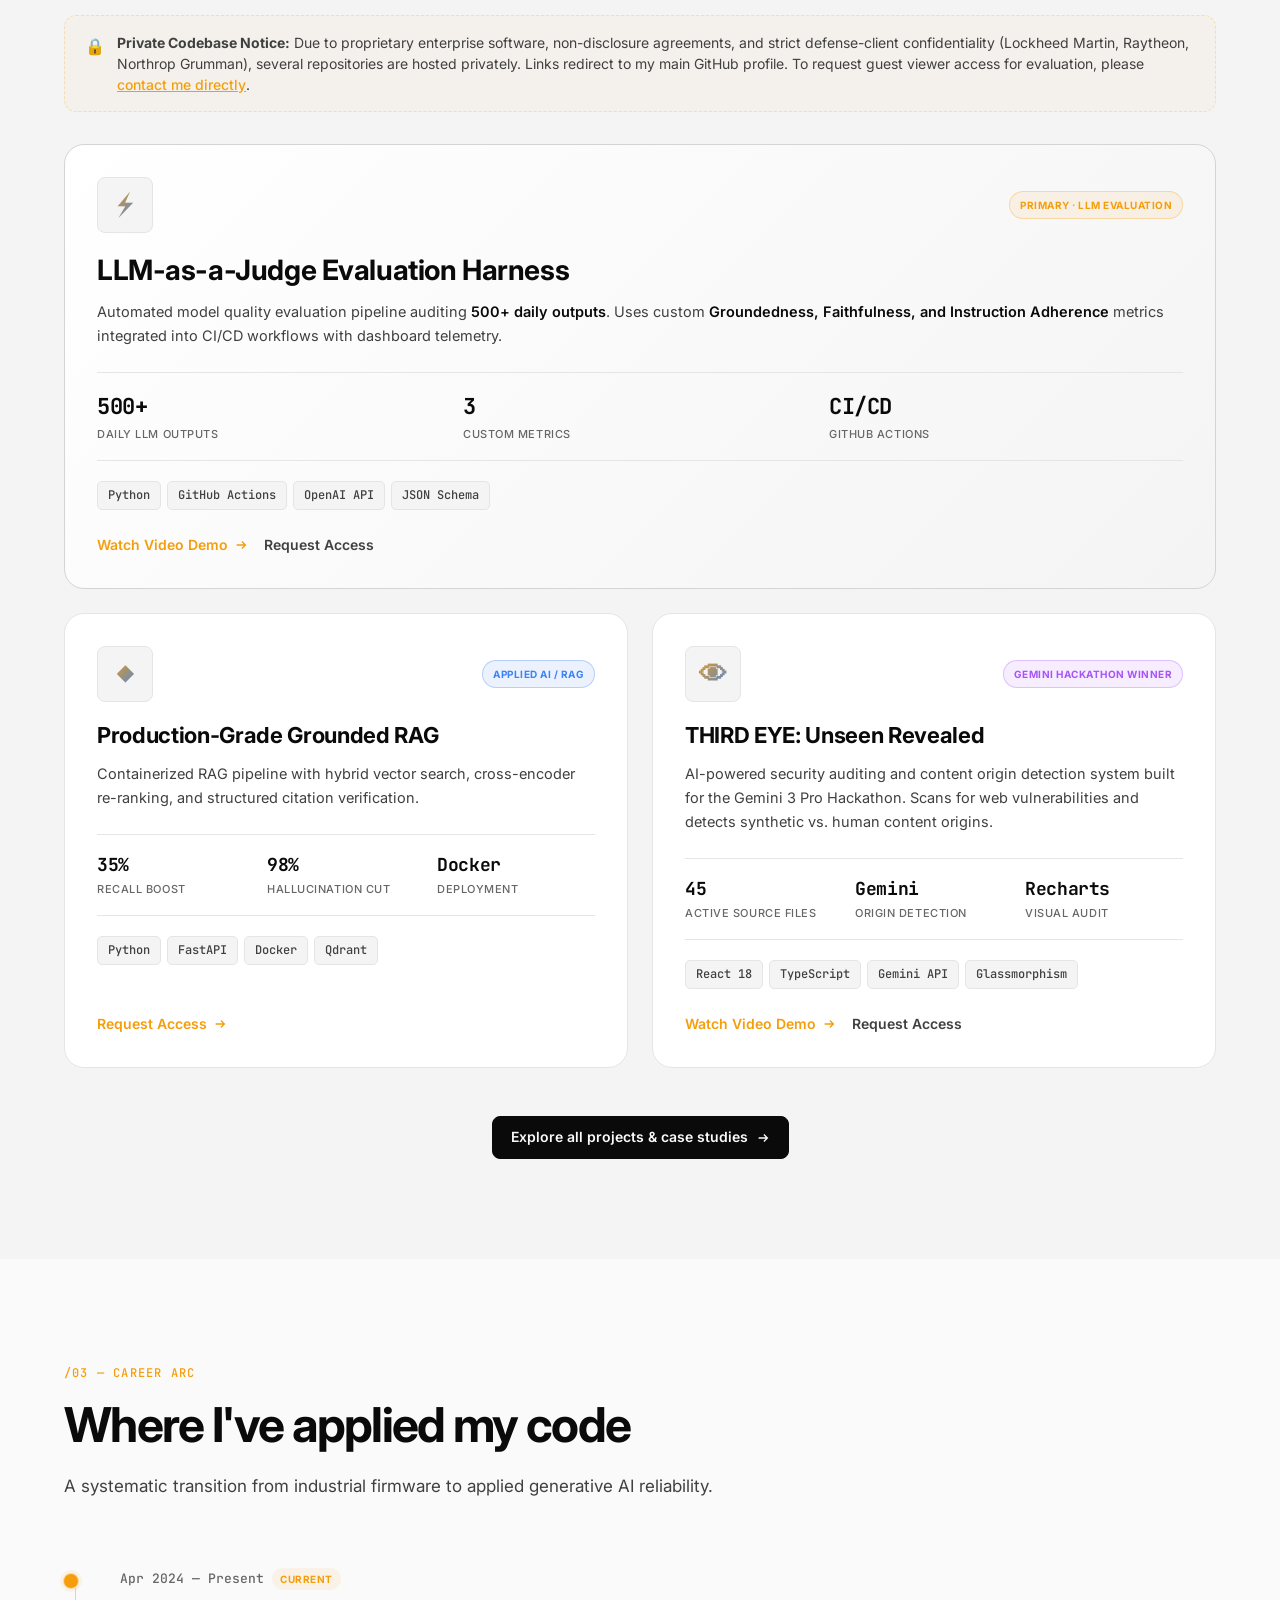
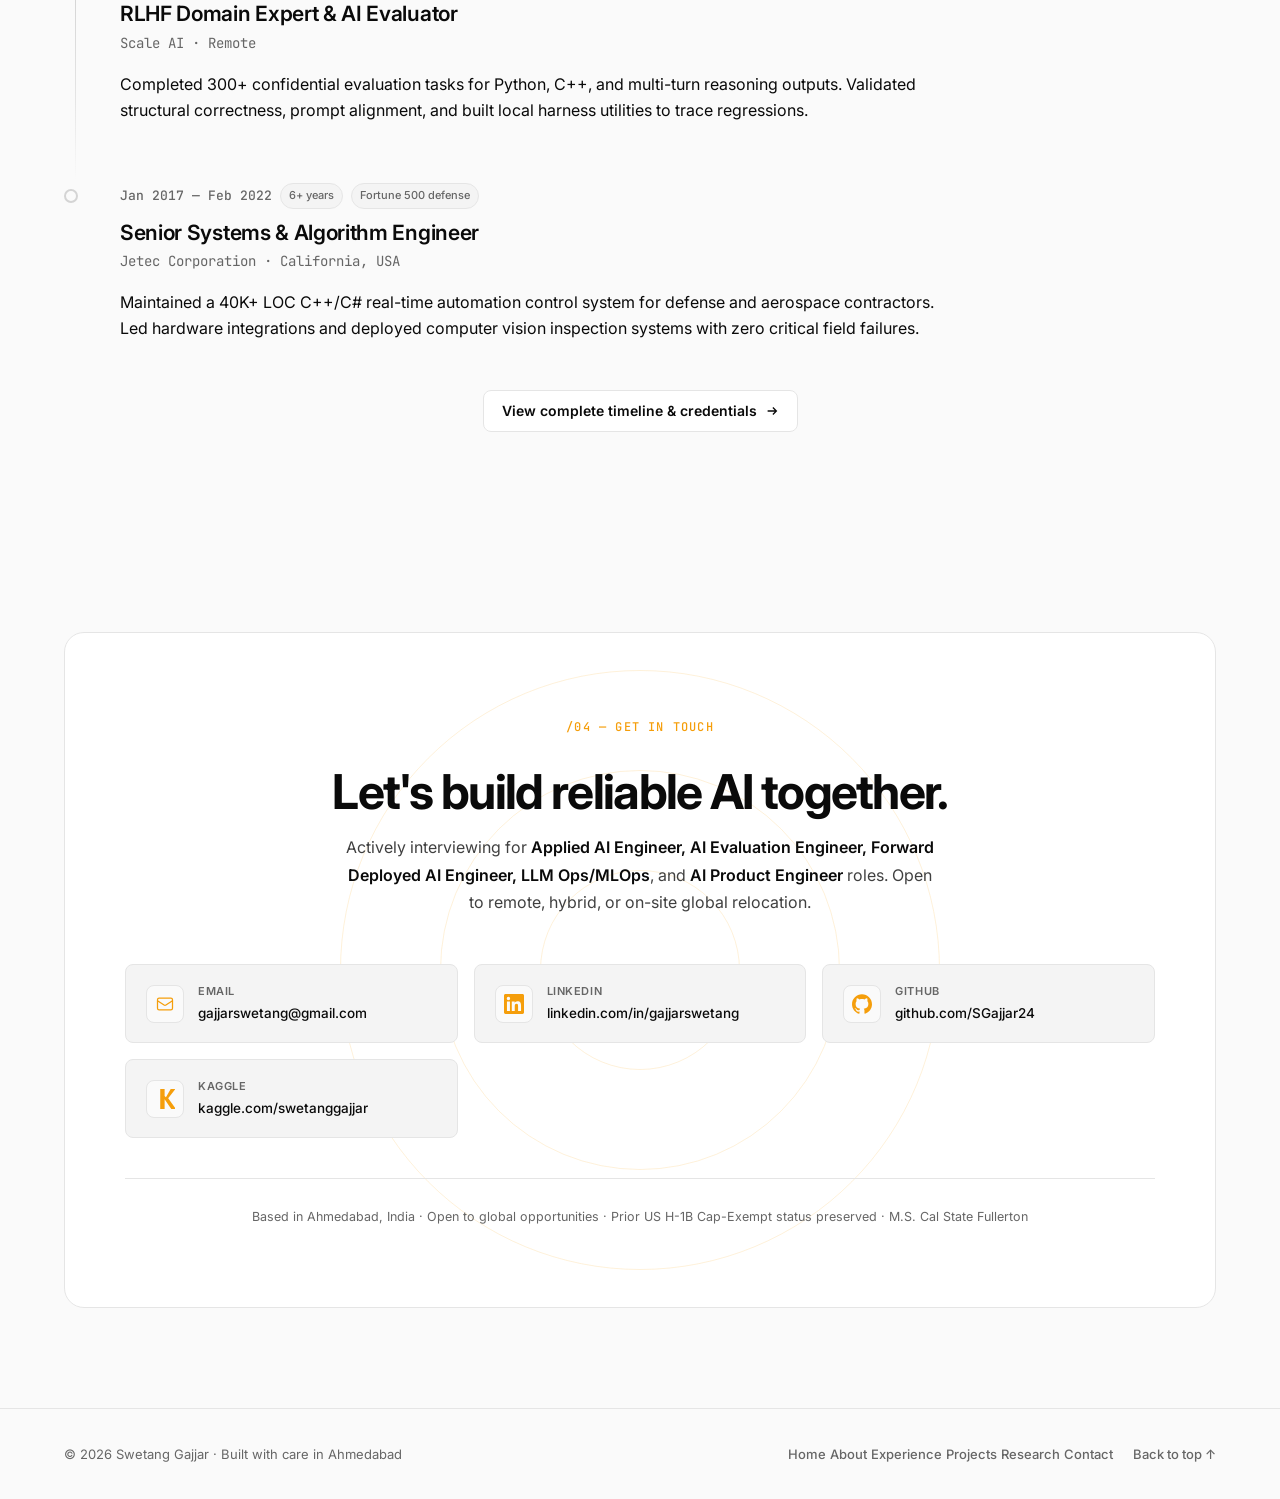
==== commit 97aa7233: "Fix profile image top clipping in circular crop - wrapped in crop container, scaled 1.08x, and trans" ====
--- a/index.html
+++ b/index.html
@@ -92,7 +92,9 @@
           <!-- Image column -->
           <div class="hero-image-content" data-reveal data-reveal-delay="250">
             <div class="hero-profile-wrap">
-              <img src="assets/profile.jpg" alt="Swetang Gajjar Profile" class="hero-profile-img">
+              <div class="hero-profile-crop">
+                <img src="assets/profile.jpg" alt="Swetang Gajjar Profile" class="hero-profile-img">
+              </div>
             </div>
           </div>
         </div>
--- a/styles.css
+++ b/styles.css
@@ -1717,12 +1717,22 @@
   transform: scale(1.05) rotate(3deg);
 }
 
+.hero-profile-crop {
+  width: 100%;
+  height: 100%;
+  border-radius: 50%;
+  border: 4px solid var(--bg);
+  overflow: hidden;
+  position: relative;
+  background: #e5e5e5;
+}
+
 .hero-profile-img {
   width: 100%;
   height: 100%;
   object-fit: cover;
-  border-radius: 50%;
-  border: 4px solid var(--bg);
+  transform: scale(1.08) translateY(3.5%);
+  transform-origin: center top;
 }
 
 /* Grayscale Logo Wall below hero */
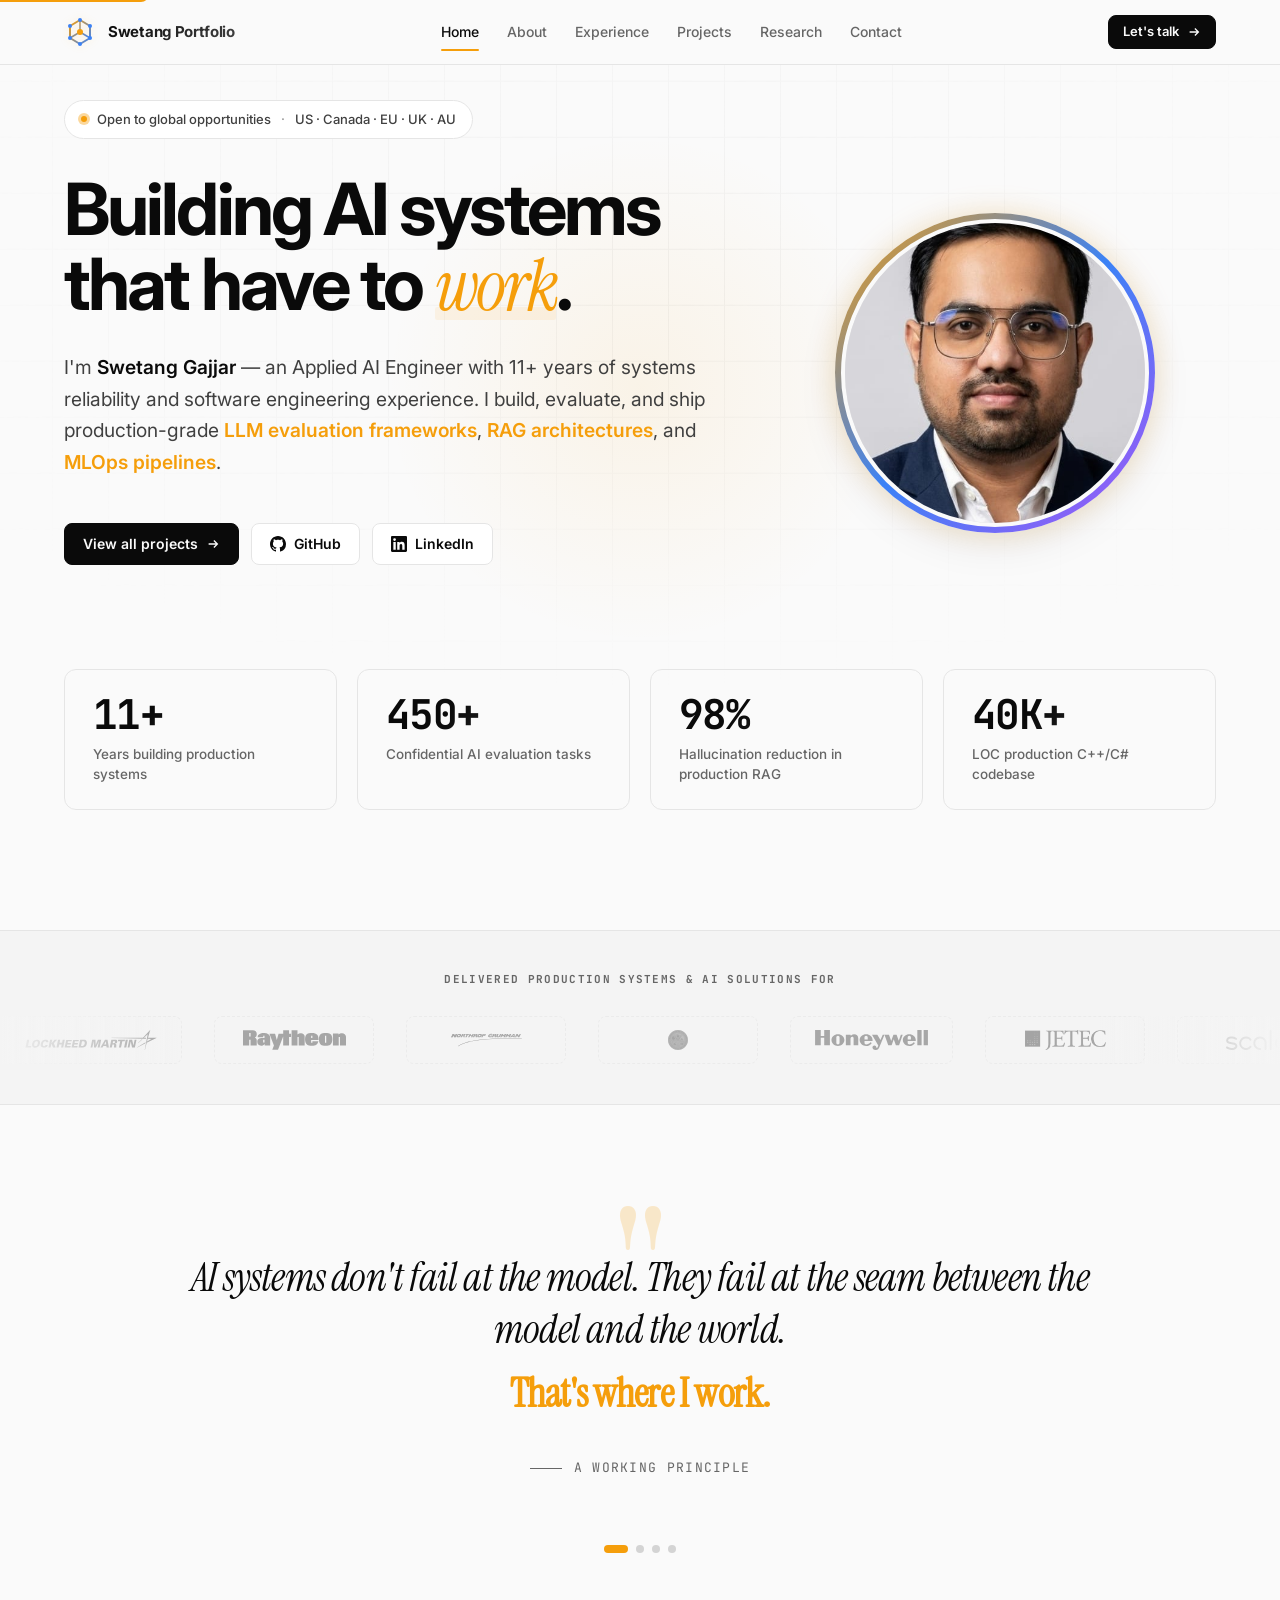
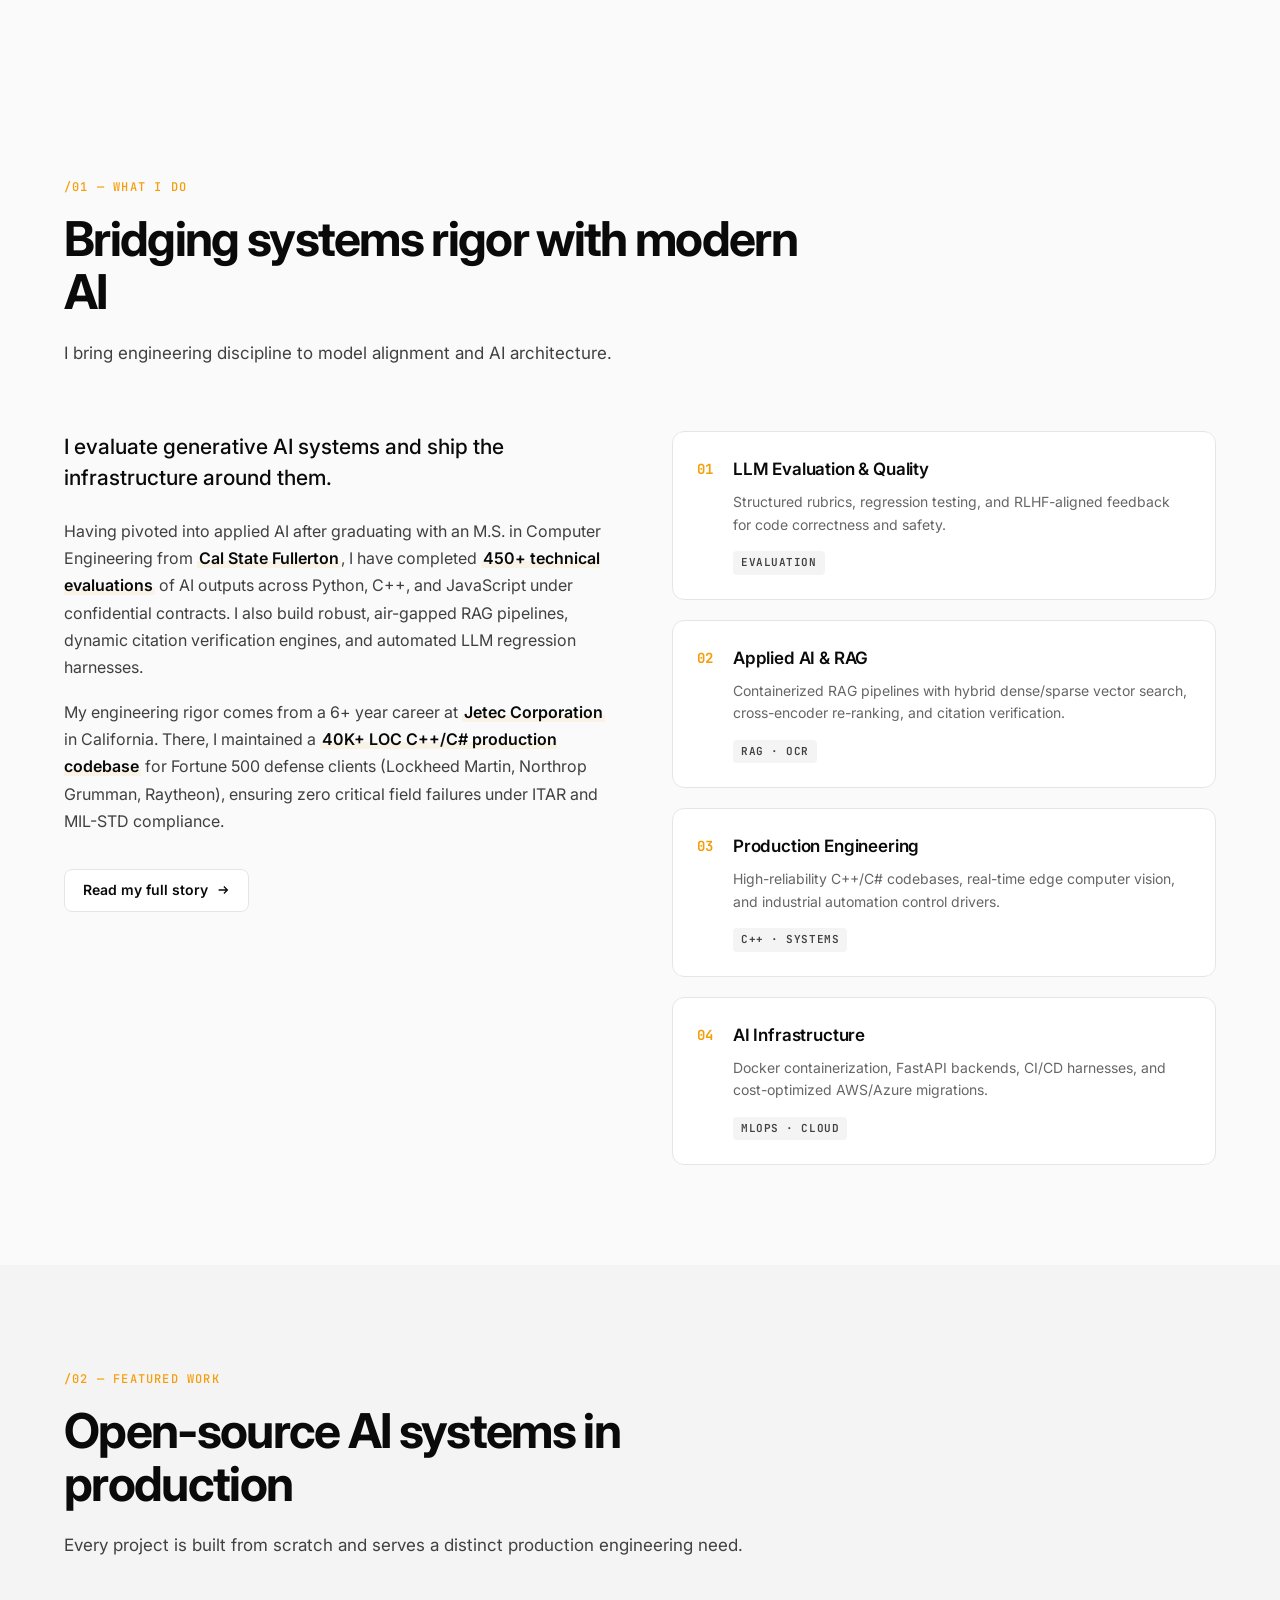
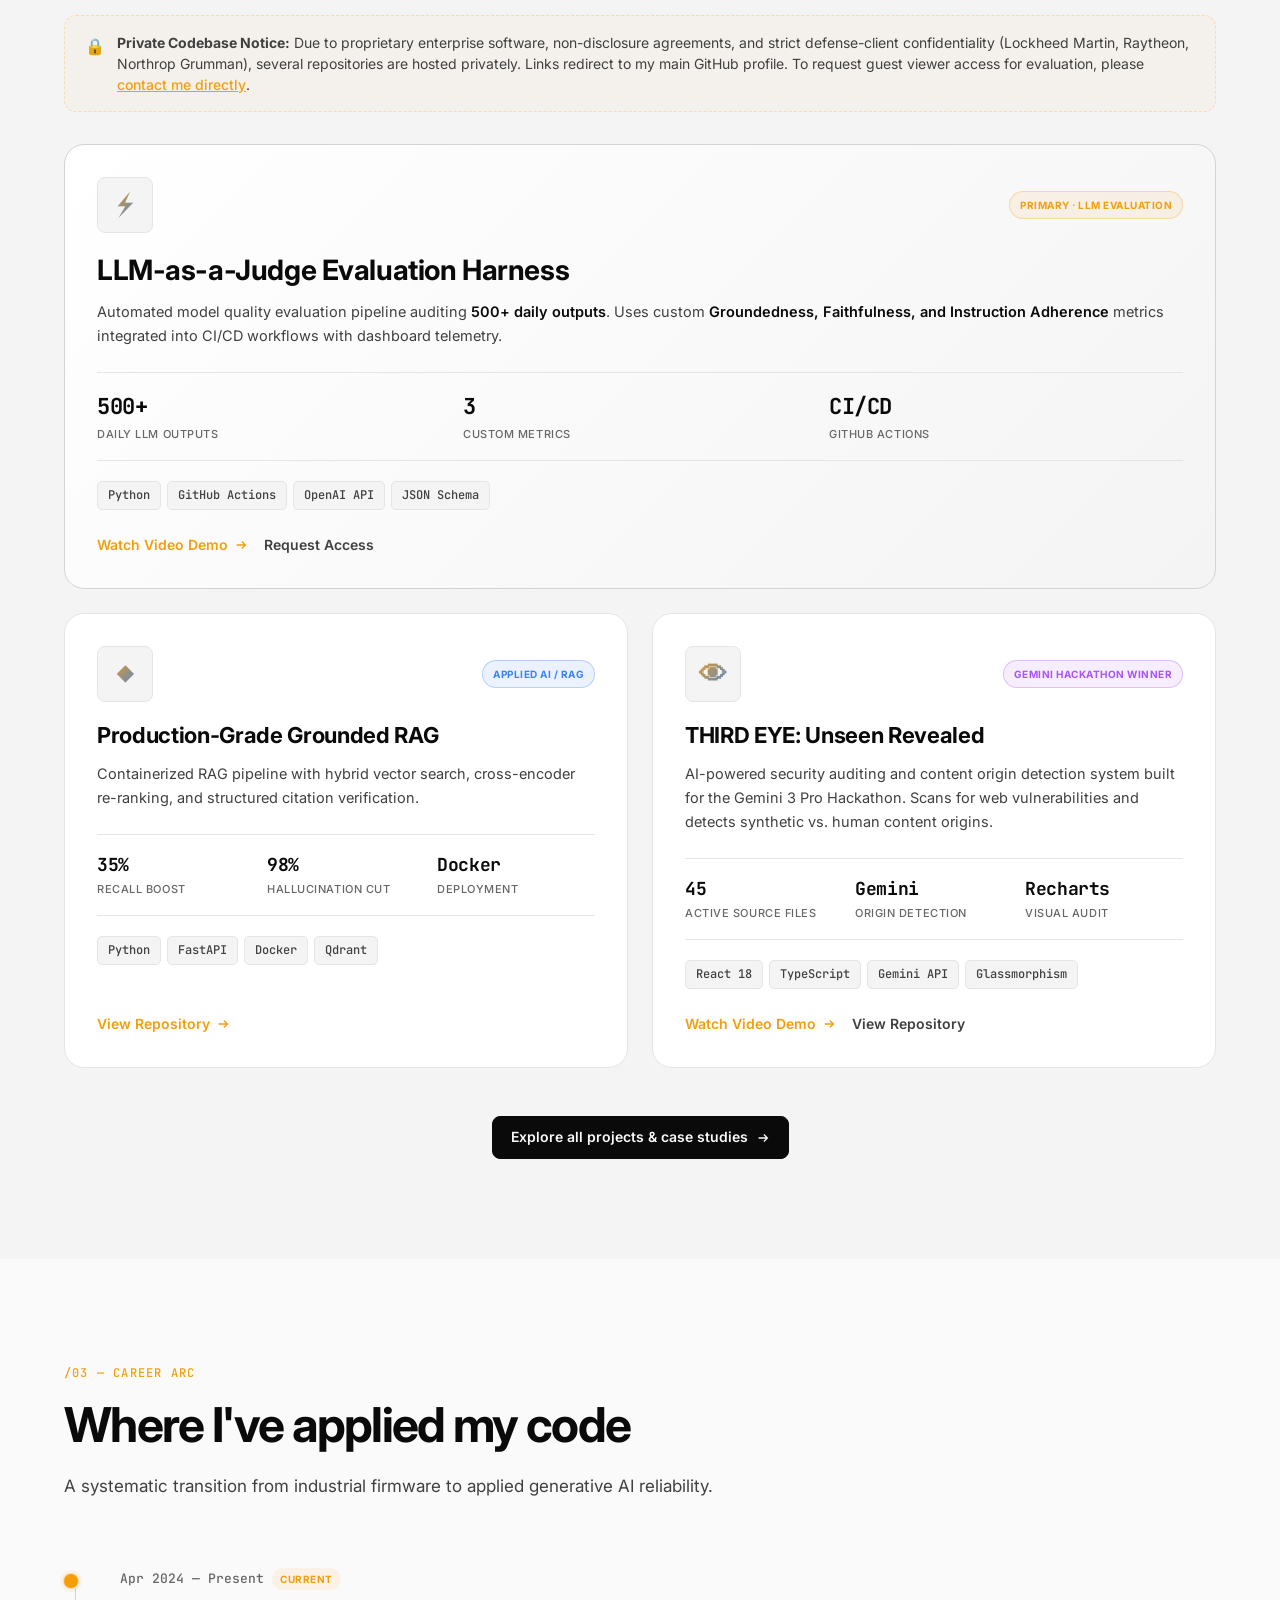
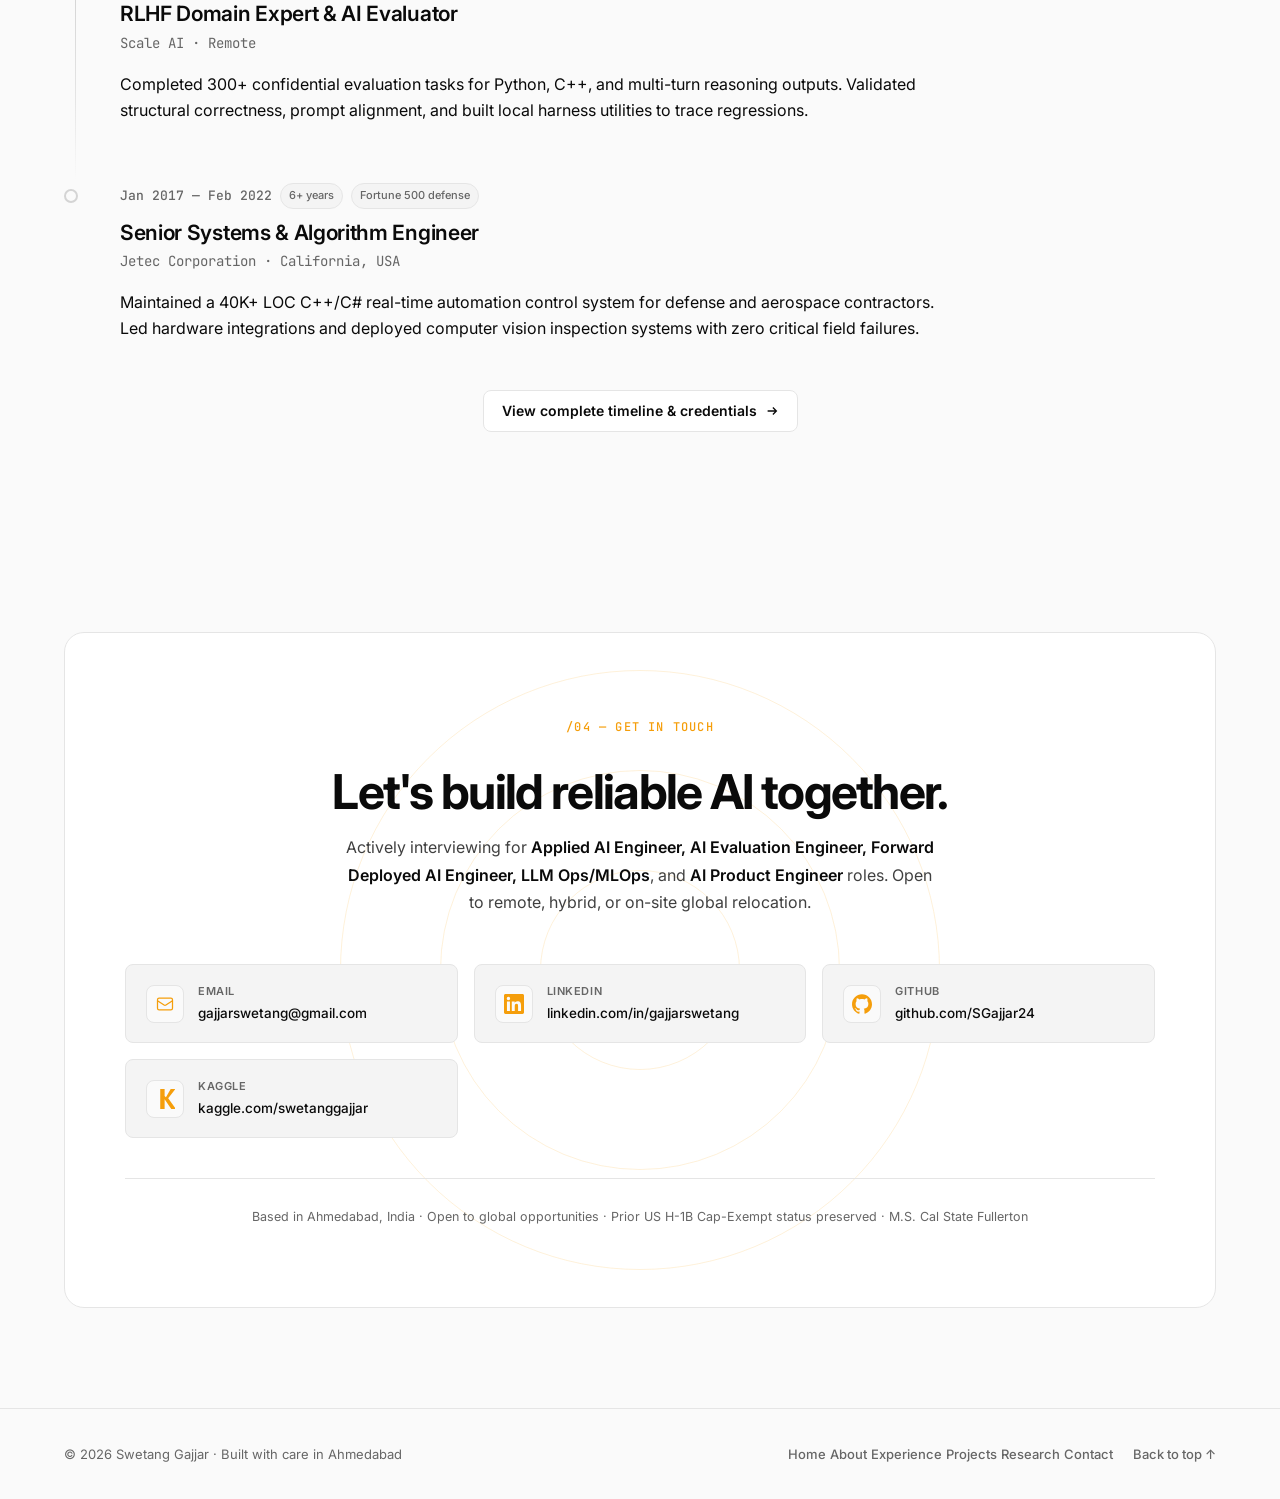
==== commit 036b9dd9: "feat: link open-source projects directly to their specific public GitHub repositories" ====
--- a/index.html
+++ b/index.html
@@ -407,8 +407,8 @@
               <span>Docker</span>
               <span>Qdrant</span>
             </div>
-            <a href="https://github.com/SGajjar24" target="_blank" rel="noreferrer" class="project-link magnetic">
-              <span>Request Access</span>
+            <a href="https://github.com/SGajjar24/legal-document-rag-starter" target="_blank" rel="noreferrer" class="project-link magnetic">
+              <span>View Repository</span>
               <svg width="14" height="14" viewBox="0 0 16 16" fill="none" stroke="currentColor" stroke-width="1.5"><path d="M3 8h10M9 4l4 4-4 4"/></svg>
             </a>
           </article>
@@ -451,8 +451,8 @@
                 <span>Watch Video Demo</span>
                 <svg width="14" height="14" viewBox="0 0 16 16" fill="none" stroke="currentColor" stroke-width="1.5"><path d="M3 8h10M9 4l4 4-4 4"/></svg>
               </a>
-              <a href="https://github.com/SGajjar24" target="_blank" rel="noreferrer" class="project-link magnetic" style="color: var(--text-secondary);">
-                <span>Request Access</span>
+              <a href="https://github.com/SGajjar24/THIRD-EYE" target="_blank" rel="noreferrer" class="project-link magnetic" style="color: var(--text-secondary);">
+                <span>View Repository</span>
               </a>
             </div>
           </article>
--- a/styles.css
+++ b/styles.css
@@ -115,7 +115,7 @@
   background: var(--accent);
   color: #0a0a0a;
   padding: 8px 16px;
-  z-index: 1000;
+  z-index: 1005;
   border-radius: 0 0 var(--radius) 0;
   transition: top 0.2s;
   font-weight: 600;
@@ -130,10 +130,12 @@
   top: 0;
   left: 0;
   height: 2px;
-  width: 0%;
+  width: 100%;
   background: linear-gradient(90deg, var(--accent), var(--accent-2), var(--accent-3));
   z-index: 200;
-  transition: width 0.1s ease-out;
+  transform: scaleX(0);
+  transform-origin: left;
+  transition: transform 0.1s ease-out;
 }
 
 /* Noise texture (subtle film grain) */
@@ -147,102 +149,11 @@
   mix-blend-mode: overlay;
 }
 
-/* Custom cursor */
-.cursor {
-  position: fixed;
-  top: 0;
-  left: 0;
-  pointer-events: none;
-  z-index: 9999;
-  mix-blend-mode: difference;
-}
-
-.cursor-dot {
-  position: absolute;
-  top: 0;
-  left: 0;
-  width: 6px;
-  height: 6px;
-  background: white;
-  border-radius: 50%;
-  transform: translate(-50%, -50%);
-  transition: width 0.2s, height 0.2s;
-}
-
-.cursor-ring {
-  position: absolute;
-  top: 0;
-  left: 0;
-  width: 36px;
-  height: 36px;
-  border: 1.5px solid rgba(255, 255, 255, 0.6);
-  border-radius: 50%;
-  transform: translate(-50%, -50%);
-  transition: width 0.25s, height 0.25s, border-color 0.2s;
-}
-
-.cursor.hovering .cursor-dot { width: 4px; height: 4px; }
-.cursor.hovering .cursor-ring { width: 56px; height: 56px; border-color: var(--accent); }
-
-@media (max-width: 1024px) {
-  .cursor { display: none; }
-  body { cursor: auto; }
-}
-
-/* Status pill (top-right) */
-.status-pill {
-  position: fixed;
-  top: 84px;
-  right: 24px;
-  z-index: 90;
-  display: inline-flex;
-  align-items: center;
-  gap: 8px;
-  padding: 6px 12px;
-  background: rgba(20, 20, 20, 0.85);
-  backdrop-filter: blur(12px);
-  -webkit-backdrop-filter: blur(12px);
-  border: 1px solid var(--border);
-  border-radius: 999px;
-  font-size: 12px;
-  color: var(--text-secondary);
-  font-family: var(--font-mono);
-  opacity: 0;
-  transform: translateY(-4px);
-  transition: opacity 0.3s, transform 0.3s;
-  pointer-events: none;
-}
-
-.status-pill.show {
-  opacity: 1;
-  transform: translateY(0);
-}
-
-.status-indicator {
-  width: 6px;
-  height: 6px;
-  background: var(--success);
-  border-radius: 50%;
-  position: relative;
-}
-
-.status-indicator::after {
-  content: '';
-  position: absolute;
-  inset: -3px;
-  border-radius: 50%;
-  background: var(--success);
-  opacity: 0.3;
-  animation: pulse 2s ease-in-out infinite;
-}
+/* Custom cursor & status-pill styling removed */
 
 @keyframes pulse {
   0%, 100% { transform: scale(1); opacity: 0.3; }
   50% { transform: scale(2.5); opacity: 0; }
-}
-
-@media (max-width: 768px) {
-  .status-pill { display: none; }
 }
 
 /* ═══ HEADER / NAV ═══ */
@@ -260,6 +171,9 @@
 
 @media (prefers-color-scheme: light) {
   .header { background: rgba(250, 250, 250, 0.8); }
+}
+@media (prefers-color-scheme: light) and (max-width: 768px) {
+  .nav-links { background: rgba(250, 250, 250, 0.9); }
 }
 
 .nav {
@@ -384,7 +298,7 @@
   font-size: 14px;
   font-weight: 600;
   border-radius: var(--radius);
-  transition: all 0.2s;
+  transition: background 0.2s, border-color 0.2s, color 0.2s, box-shadow 0.2s, transform 0.2s;
   cursor: pointer;
   white-space: nowrap;
   line-height: 1.2;
@@ -584,7 +498,7 @@
   background: rgba(255, 255, 255, 0.015);
   border: 1px solid var(--border);
   border-radius: var(--radius-lg);
-  transition: all 0.35s cubic-bezier(0.165, 0.84, 0.44, 1);
+  transition: transform 0.35s cubic-bezier(0.165, 0.84, 0.44, 1), border-color 0.35s ease, box-shadow 0.35s ease;
   position: relative;
   overflow: hidden;
 }
@@ -604,9 +518,14 @@
 }
 
 .stat:hover {
-  transform: translateY(-5px);
   border-color: rgba(245, 158, 11, 0.25);
   box-shadow: 0 12px 30px rgba(0, 0, 0, 0.4), 0 0 25px rgba(245, 158, 11, 0.04);
+}
+
+@media (hover: hover) and (pointer: fine) {
+  .stat:hover {
+    transform: translateY(-5px);
+  }
 }
 
 .stat-value {
@@ -876,7 +795,7 @@
   background: var(--bg-card);
   border: 1px solid var(--border);
   border-radius: var(--radius-lg);
-  transition: all 0.3s;
+  transition: transform 0.3s ease, border-color 0.3s ease;
   position: relative;
   overflow: hidden;
 }
@@ -896,7 +815,12 @@
 
 .pillar:hover {
   border-color: var(--border-strong);
-  transform: translateX(4px);
+}
+
+@media (hover: hover) and (pointer: fine) {
+  .pillar:hover {
+    transform: translateX(4px);
+  }
 }
 
 .pillar:hover::before { transform: scaleY(1); }
@@ -912,7 +836,7 @@
 
 .pillar-body { flex: 1; }
 
-.pillar-body h3 {
+.pillar-body h2, .pillar-body h3 {
   font-size: 17px;
   font-weight: 600;
   color: var(--text);
@@ -940,103 +864,7 @@
   text-transform: uppercase;
 }
 
-/* ═══ NOW SECTION ═══ */
-.now-grid {
-  display: grid;
-  grid-template-columns: 360px 1fr;
-  gap: 80px;
-  align-items: start;
-}
-
-.now-left .section-description { font-size: 16px; }
-
-.now-cards {
-  display: flex;
-  flex-direction: column;
-  gap: 20px;
-}
-
-.now-card {
-  padding: 28px;
-  background: var(--bg-card);
-  border: 1px solid var(--border);
-  border-radius: var(--radius-lg);
-  transition: all 0.3s;
-}
-
-.now-card:hover {
-  border-color: var(--accent);
-  box-shadow: 0 0 0 1px var(--accent-soft);
-}
-
-.now-status {
-  display: inline-flex;
-  align-items: center;
-  gap: 8px;
-  padding: 4px 10px;
-  background: var(--bg-elevated);
-  border-radius: 999px;
-  font-size: 11px;
-  font-weight: 600;
-  text-transform: uppercase;
-  letter-spacing: 0.05em;
-  color: var(--success);
-  font-family: var(--font-mono);
-  margin-bottom: 16px;
-}
-
-.now-pulse {
-  width: 6px;
-  height: 6px;
-  background: var(--success);
-  border-radius: 50%;
-  position: relative;
-}
-.now-pulse::after {
-  content: '';
-  position: absolute;
-  inset: -3px;
-  background: var(--success);
-  border-radius: 50%;
-  opacity: 0.3;
-  animation: pulse 2s ease-in-out infinite;
-}
-.now-pulse-pending {
-  background: var(--accent);
-}
-.now-pulse-pending::after { background: var(--accent); }
-
-.now-card h3 {
-  font-size: 19px;
-  font-weight: 600;
-  color: var(--text);
-  margin-bottom: 10px;
-  letter-spacing: -0.01em;
-}
-
-.now-card p {
-  font-size: 14.5px;
-  color: var(--text-secondary);
-  line-height: 1.6;
-  margin-bottom: 16px;
-}
-
-.now-tags {
-  display: flex;
-  flex-wrap: wrap;
-  gap: 6px;
-}
-
-.now-tags span {
-  font-size: 12px;
-  font-weight: 500;
-  padding: 3px 8px;
-  background: var(--bg-elevated);
-  color: var(--text-muted);
-  border-radius: 4px;
-  font-family: var(--font-mono);
-  border: 1px solid var(--border);
-}
+
 
 /* ═══ TIMELINE ═══ */
 .timeline {
@@ -1203,7 +1031,7 @@
   border: 1px solid var(--border);
   border-radius: var(--radius-xl);
   padding: 32px;
-  transition: all 0.3s cubic-bezier(0.4, 0, 0.2, 1);
+  transition: transform 0.3s cubic-bezier(0.4, 0, 0.2, 1), border-color 0.3s cubic-bezier(0.4, 0, 0.2, 1), box-shadow 0.3s cubic-bezier(0.4, 0, 0.2, 1);
   display: flex;
   flex-direction: column;
   overflow: hidden;
@@ -1226,8 +1054,13 @@
 .project-card:hover .project-glow { opacity: 1; }
 .project-card:hover {
   border-color: var(--border-strong);
-  transform: translateY(-4px);
-  box-shadow: var(--shadow);
+}
+
+@media (hover: hover) and (pointer: fine) {
+  .project-card:hover {
+    transform: translateY(-4px);
+    box-shadow: var(--shadow);
+  }
 }
 
 .project-featured {
@@ -1376,64 +1209,7 @@
 
 .project-link:hover { gap: 10px; color: var(--accent); }
 
-/* ═══ WORDS / QUOTES SECTION ═══ */
-.words-section { background: var(--bg); }
-
-.words-grid {
-  display: grid;
-  grid-template-columns: repeat(3, 1fr);
-  gap: 32px;
-}
-
-.word-card {
-  padding: 32px;
-  background: var(--bg-card);
-  border: 1px solid var(--border);
-  border-radius: var(--radius-xl);
-  transition: all 0.3s;
-  position: relative;
-}
-
-.word-card::after {
-  content: '';
-  position: absolute;
-  bottom: 0;
-  left: 0;
-  right: 0;
-  height: 2px;
-  background: linear-gradient(90deg, var(--accent), var(--accent-2), var(--accent-3));
-  border-radius: 0 0 var(--radius-xl) var(--radius-xl);
-  transform: scaleX(0);
-  transform-origin: left;
-  transition: transform 0.4s;
-}
-
-.word-card:hover { border-color: var(--border-strong); }
-.word-card:hover::after { transform: scaleX(1); }
-
-.word-num {
-  font-family: var(--font-serif);
-  font-style: italic;
-  font-size: 32px;
-  color: var(--accent);
-  margin-bottom: 16px;
-  font-weight: 400;
-}
-
-.word-card h3 {
-  font-size: 19px;
-  font-weight: 600;
-  color: var(--text);
-  margin-bottom: 14px;
-  letter-spacing: -0.01em;
-  line-height: 1.3;
-}
-
-.word-card p {
-  font-size: 14.5px;
-  color: var(--text-secondary);
-  line-height: 1.65;
-}
+
 
 /* ═══ CONTACT ═══ */
 .contact-card {
@@ -1519,13 +1295,18 @@
   border: 1px solid var(--border);
   border-radius: var(--radius);
   text-align: left;
-  transition: all 0.2s;
+  transition: transform 0.2s ease, border-color 0.2s ease, background 0.2s ease;
 }
 
 .contact-item:hover {
   border-color: var(--accent);
   background: var(--accent-soft);
-  transform: translateY(-2px);
+}
+
+@media (hover: hover) and (pointer: fine) {
+  .contact-item:hover {
+    transform: translateY(-2px);
+  }
 }
 
 .contact-icon {
@@ -1618,10 +1399,8 @@
 /* ═══ RESPONSIVE ═══ */
 @media (max-width: 1024px) {
   .about-grid { grid-template-columns: 1fr; gap: 48px; }
-  .now-grid { grid-template-columns: 1fr; gap: 48px; }
   .projects-grid { grid-template-columns: 1fr; }
   .project-featured { grid-column: span 1; }
-  .words-grid { grid-template-columns: 1fr; }
 }
 
 @media (max-width: 768px) {
@@ -1632,7 +1411,9 @@
     left: 0;
     right: 0;
     flex-direction: column;
-    background: var(--bg);
+    background: rgba(10, 10, 10, 0.9);
+    backdrop-filter: blur(20px);
+    -webkit-backdrop-filter: blur(20px);
     border-bottom: 1px solid var(--border);
     padding: 16px;
     gap: 4px;
@@ -1642,7 +1423,7 @@
   .nav .btn { display: none; }
   .mobile-toggle { display: flex; }
 
-  .hero { padding: 60px 0 40px; min-height: 80vh; }
+  .hero { padding: 110px 0 40px; min-height: 80vh; }
   .hero-actions { flex-direction: column; align-items: stretch; }
   .hero-actions .btn { width: 100%; justify-content: center; }
   .hero-stats { grid-template-columns: 1fr 1fr; gap: 16px; }
@@ -1659,7 +1440,7 @@
   .timeline-rail { left: 7px; }
   .timeline-dot { width: 12px; height: 12px; }
 
-  .scroll-cue { display: none; }
+
 }
 
 @media (max-width: 480px) {
@@ -1671,7 +1452,7 @@
 
 /* Print */
 @media print {
-  .header, .footer, .cursor, .noise, .scroll-progress, .status-pill { display: none; }
+  .header, .footer, .noise, .scroll-progress { display: none; }
   body { background: white; color: black; cursor: auto; }
 }
 
@@ -1731,8 +1512,7 @@
   width: 100%;
   height: 100%;
   object-fit: cover;
-  transform: scale(1.08) translateY(3.5%);
-  transform-origin: center top;
+  transform: scale(1.16) translateY(3.5%);
 }
 
 /* Grayscale Logo Wall below hero */
@@ -1816,7 +1596,7 @@
   justify-content: center;
   gap: 12px;
   opacity: 0.55;
-  transition: all 0.3s cubic-bezier(0.4, 0, 0.2, 1);
+  transition: opacity 0.3s cubic-bezier(0.4, 0, 0.2, 1), transform 0.3s cubic-bezier(0.4, 0, 0.2, 1), border-color 0.3s cubic-bezier(0.4, 0, 0.2, 1), background 0.3s cubic-bezier(0.4, 0, 0.2, 1), box-shadow 0.3s cubic-bezier(0.4, 0, 0.2, 1);
   padding: 8px 24px;
   border: 1px dashed var(--border);
   border-radius: 8px;
@@ -1828,33 +1608,17 @@
 .logo-wall-item:hover {
   opacity: 1;
   border-color: var(--accent);
-  transform: translateY(-2px);
   background: rgba(255, 255, 255, 0.02);
   box-shadow: 0 4px 15px rgba(245, 158, 11, 0.1);
 }
 
-.company-logo-svg {
-  height: 20px;
-  width: auto;
-  fill: currentColor;
-  color: var(--text-muted);
-  transition: color 0.35s ease, filter 0.35s ease;
-}
-
-.logo-wall-item:hover .company-logo-svg {
-  color: var(--text);
-  filter: drop-shadow(0 0 4px currentColor);
-}
-
-/* Brand specific colors on hover for credibility wall */
-.logo-wall-item[title="Scale AI"]:hover .company-logo-svg { color: #00ffba; }
-.logo-wall-item[title="Outlier"]:hover .company-logo-svg { color: #8b5cf6; }
-.logo-wall-item[title="Jetec"]:hover .company-logo-svg { color: #f59e0b; }
-.logo-wall-item[title="Lockheed Martin"]:hover .company-logo-svg { color: #0072c6; }
-.logo-wall-item[title="Raytheon"]:hover .company-logo-svg { color: #e31b23; }
-.logo-wall-item[title="Northrop Grumman"]:hover .company-logo-svg { color: #3b82f6; }
-.logo-wall-item[title="Crane Army"]:hover .company-logo-svg { color: #10b981; }
-.logo-wall-item[title="Honeywell"]:hover .company-logo-svg { color: #ff0000; }
+@media (hover: hover) and (pointer: fine) {
+  .logo-wall-item:hover {
+    transform: translateY(-2px);
+  }
+}
+
+
 
 /* Image logo styling for credibility wall */
 .company-logo {
@@ -1888,19 +1652,7 @@
   font-size: 13.5px;
 }
 
-.timeline-company-wrap .company-logo-svg {
-  height: 18px;
-  color: var(--text-muted);
-}
-
-.timeline-company-wrap:hover .company-logo-svg {
-  color: var(--text);
-  filter: drop-shadow(0 0 4px currentColor);
-}
-
-.timeline-company-wrap:hover .timeline-item-logo[title="Scale AI"] { color: #00ffba; }
-.timeline-company-wrap:hover .timeline-item-logo[title="Outlier"] { color: #8b5cf6; }
-.timeline-company-wrap:hover .timeline-item-logo[title="Jetec"] { color: #f59e0b; }
+
 
 .timeline-company-wrap .company-logo {
   height: 18px;
@@ -1922,19 +1674,7 @@
 }
 
 /* About page education / cert card alignments */
-.education-logo-svg {
-  height: 28px;
-  width: auto;
-  fill: currentColor;
-  color: var(--text-muted);
-  flex-shrink: 0;
-  transition: color 0.3s, filter 0.3s;
-}
-
-.education-card-hover:hover .education-logo-svg {
-  color: var(--accent);
-  filter: drop-shadow(0 0 4px var(--accent-soft));
-}
+
 
 .education-logo {
   height: 28px;
@@ -1962,25 +1702,7 @@
   gap: 14px;
 }
 
-.cert-logo-svg {
-  height: 22px;
-  width: auto;
-  fill: currentColor;
-  color: var(--text-muted);
-  flex-shrink: 0;
-  transition: color 0.3s, filter 0.3s;
-}
-
-.cert-card:hover .cert-logo-svg {
-  color: var(--accent);
-  filter: drop-shadow(0 0 4px var(--accent-soft));
-}
-
-/* Brand specific cert logo colors on hover */
-.cert-card[data-brand="azure"]:hover .cert-logo-svg { color: #0089d6; filter: drop-shadow(0 0 4px rgba(0, 137, 214, 0.3)); }
-.cert-card[data-brand="aws"]:hover .cert-logo-svg { color: #ff9900; filter: drop-shadow(0 0 4px rgba(255, 153, 0, 0.3)); }
-.cert-card[data-brand="udemy"]:hover .cert-logo-svg { color: #a435f0; filter: drop-shadow(0 0 4px rgba(164, 53, 240, 0.3)); }
-.cert-card[data-brand="cisco"]:hover .cert-logo-svg { color: #1ba0d7; filter: drop-shadow(0 0 4px rgba(27, 160, 215, 0.3)); }
+
 
 .cert-logo {
   height: 24px;
@@ -2016,12 +1738,17 @@
   border: 1px solid var(--border);
   border-radius: var(--radius-lg);
   padding: 32px;
-  transition: all 0.3s;
+  transition: transform 0.3s ease, border-color 0.3s ease;
 }
 
 .bento-card:hover {
   border-color: var(--border-strong);
-  transform: translateY(-2px);
+}
+
+@media (hover: hover) and (pointer: fine) {
+  .bento-card:hover {
+    transform: translateY(-2px);
+  }
 }
 
 .bento-card-large {
@@ -2032,7 +1759,7 @@
   grid-column: span 3;
 }
 
-.bento-card h3 {
+.bento-card h2, .bento-card h3 {
   font-size: 20px;
   font-weight: 600;
   margin-bottom: 16px;
@@ -2075,26 +1802,7 @@
   background: var(--accent-2-soft);
 }
 
-/* Case study page layout */
-.case-study-hero {
-  padding: 100px 0 60px;
-  border-bottom: 1px solid var(--border);
-  background: var(--bg-alt);
-}
-
-.case-study-meta {
-  display: flex;
-  flex-wrap: wrap;
-  gap: 24px;
-  margin: 24px 0 0;
-  font-family: var(--font-mono);
-  font-size: 13px;
-  color: var(--text-secondary);
-}
-
-.case-study-meta span strong {
-  color: var(--text);
-}
+
 
 .case-study-grid {
   display: grid;
@@ -2262,12 +1970,17 @@
   border: 1px solid var(--border);
   border-radius: var(--radius-lg);
   padding: 32px;
-  transition: all 0.3s;
+  transition: transform 0.3s ease, border-color 0.3s ease;
 }
 
 .research-card:hover {
   border-color: var(--border-strong);
-  transform: translateY(-2px);
+}
+
+@media (hover: hover) and (pointer: fine) {
+  .research-card:hover {
+    transform: translateY(-2px);
+  }
 }
 
 .research-title {
@@ -2310,6 +2023,7 @@
   .hero-text-content .hero-actions { justify-content: center; }
   .hero-image-content { order: -1; }
   .hero-profile-wrap { width: 280px; height: 280px; }
+
   
   .bento-grid { grid-template-columns: 1fr; }
   .bento-card-large { grid-column: span 1; }
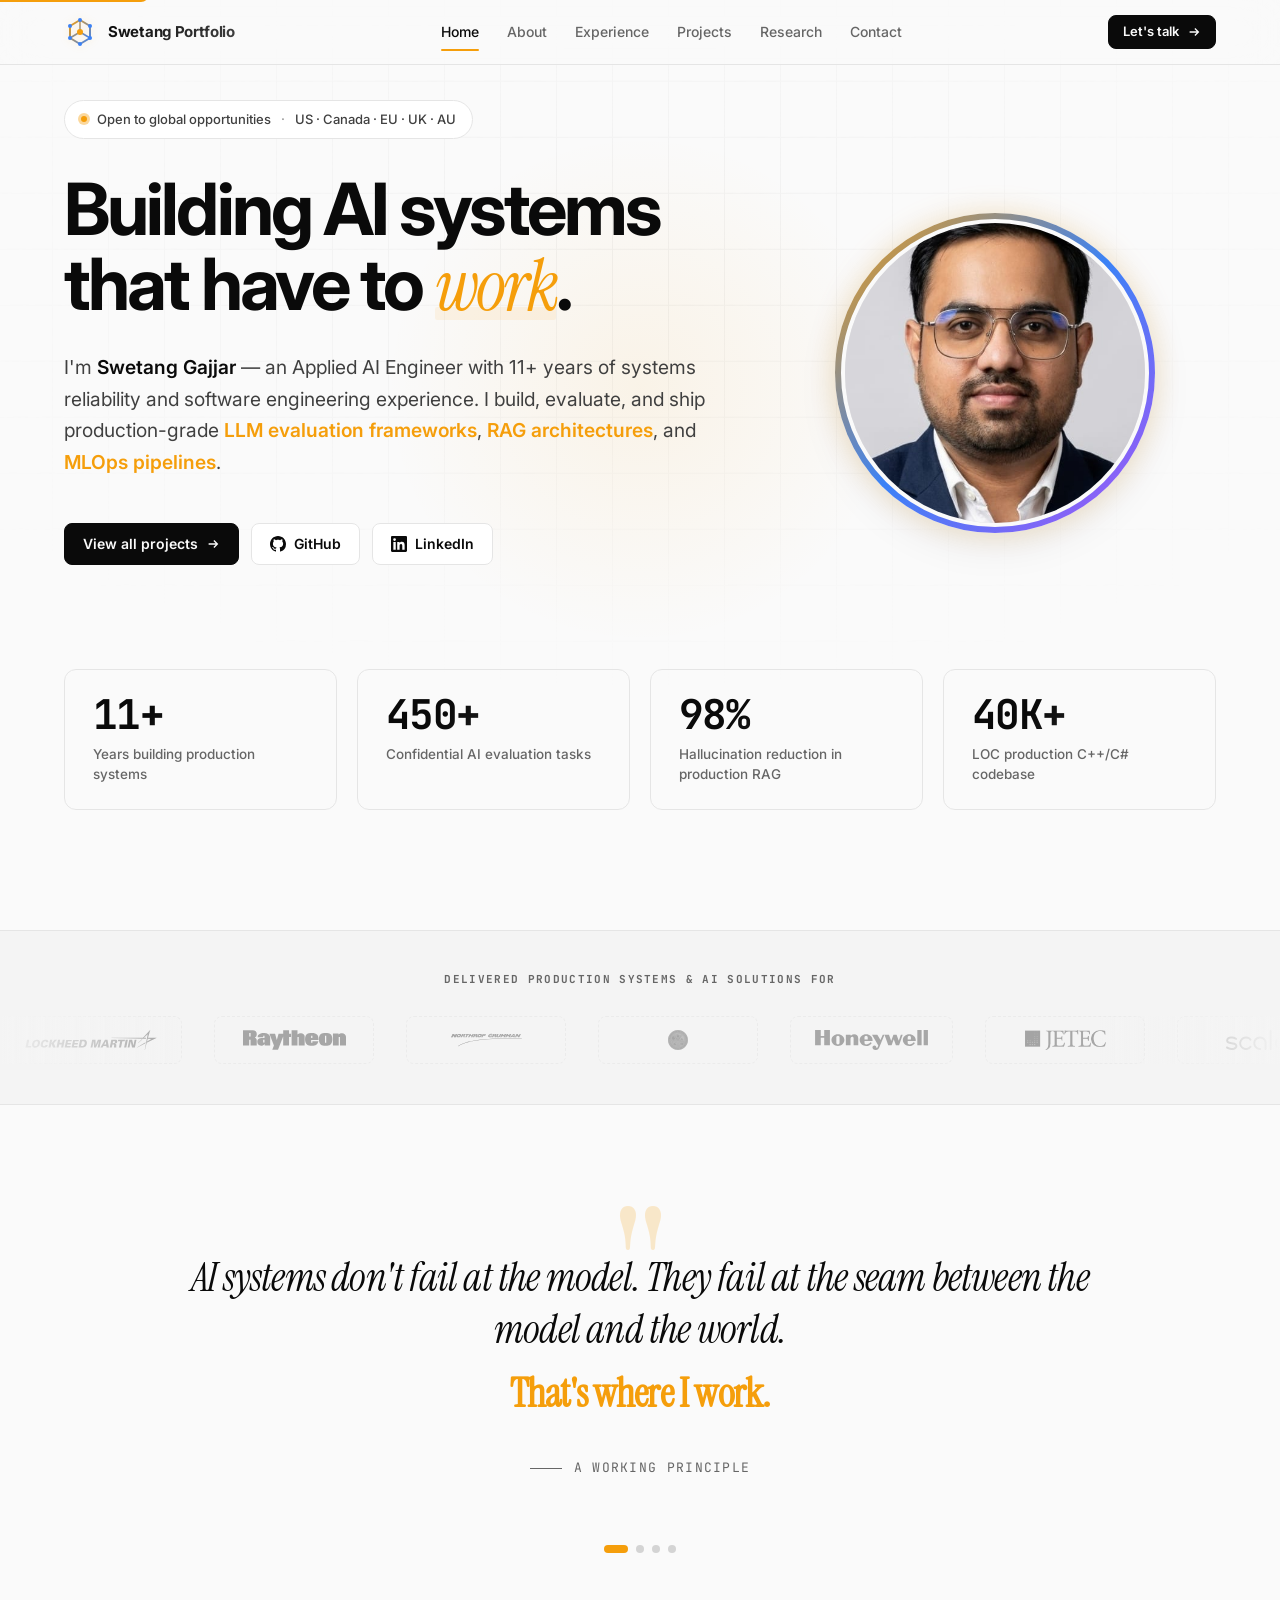
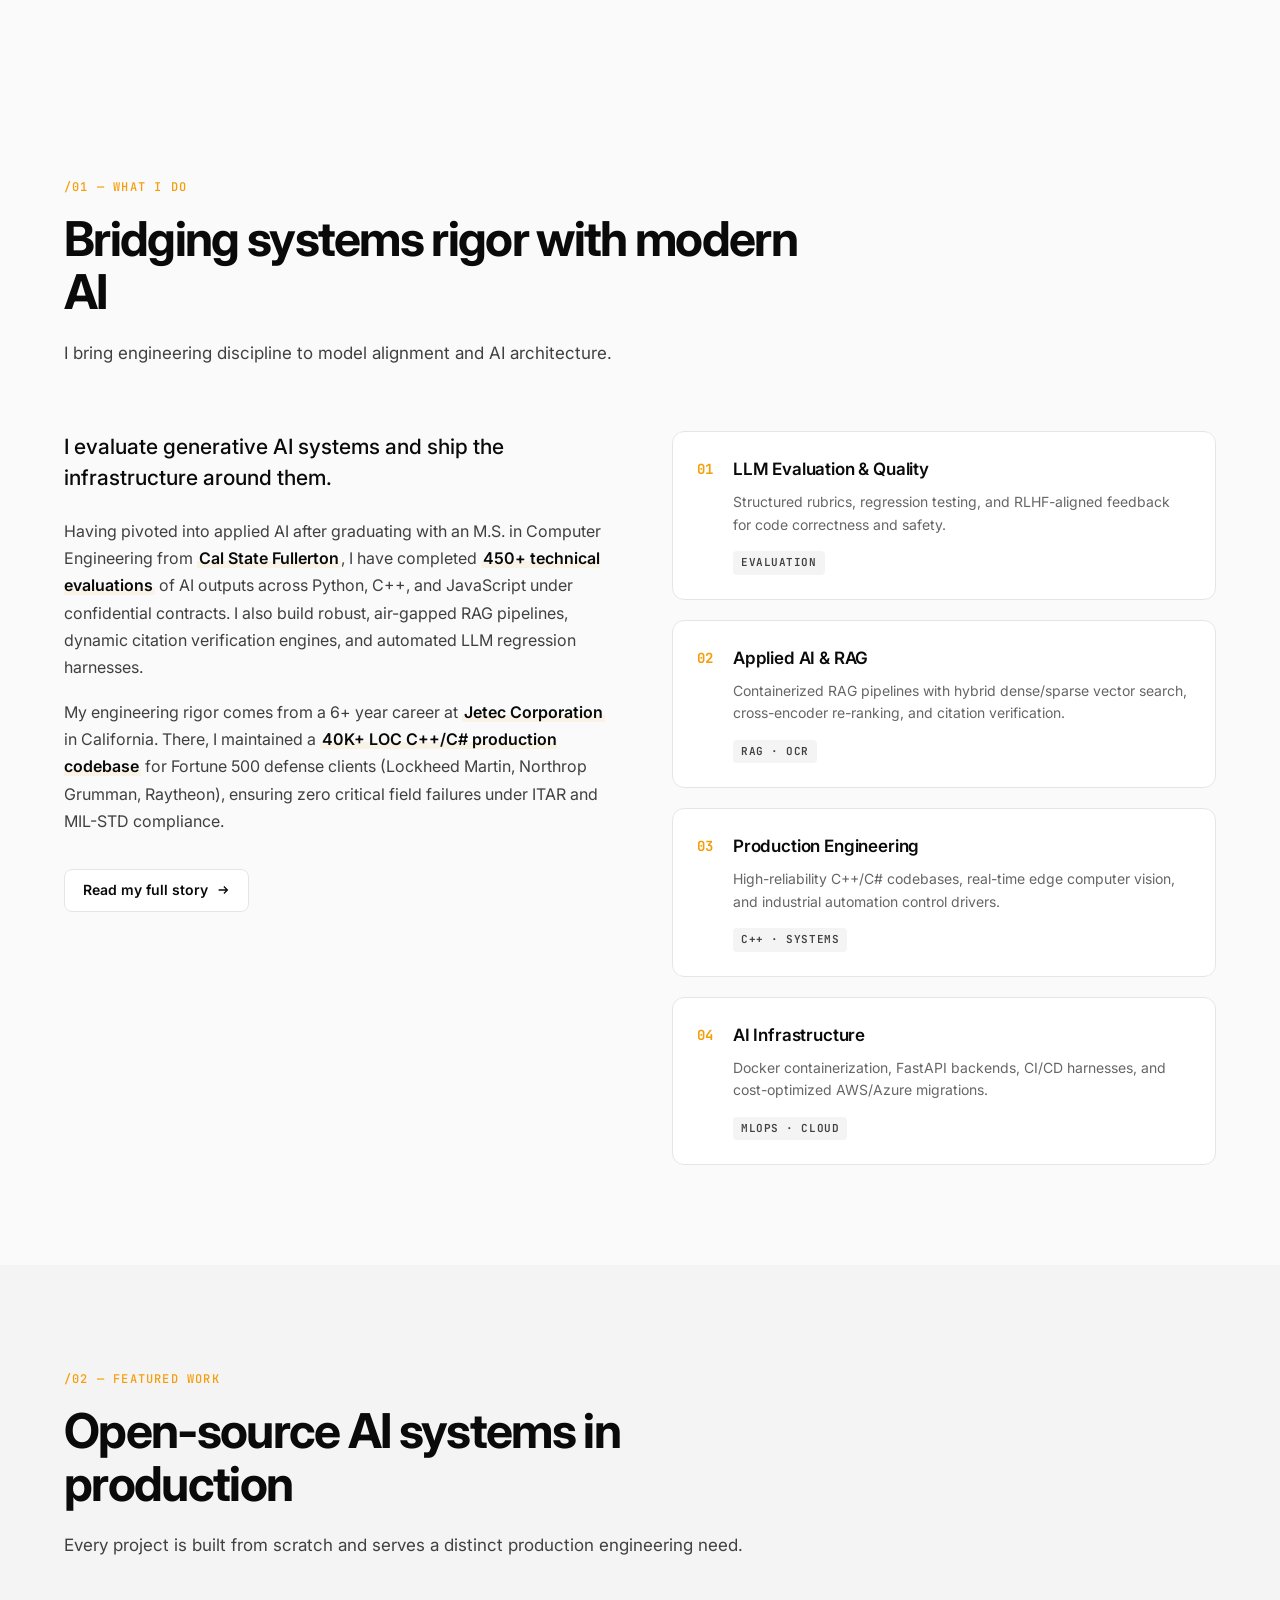
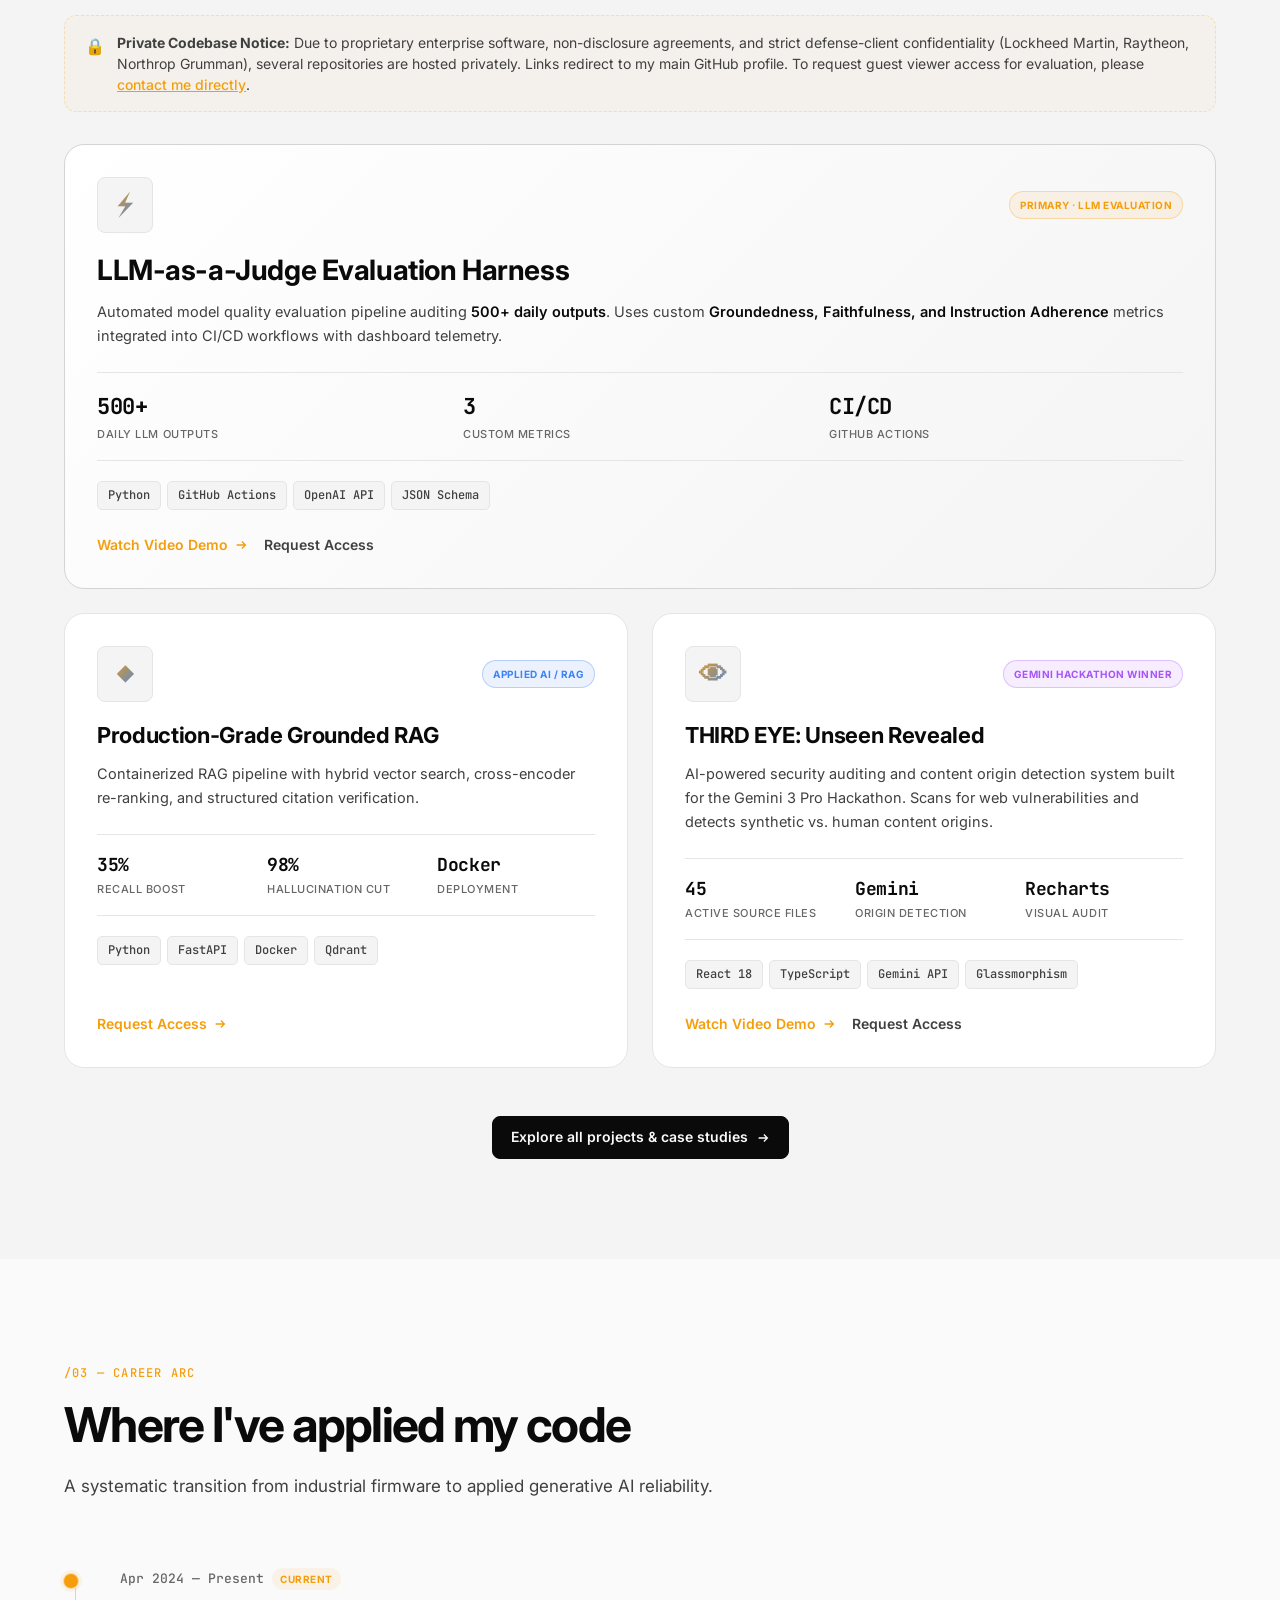
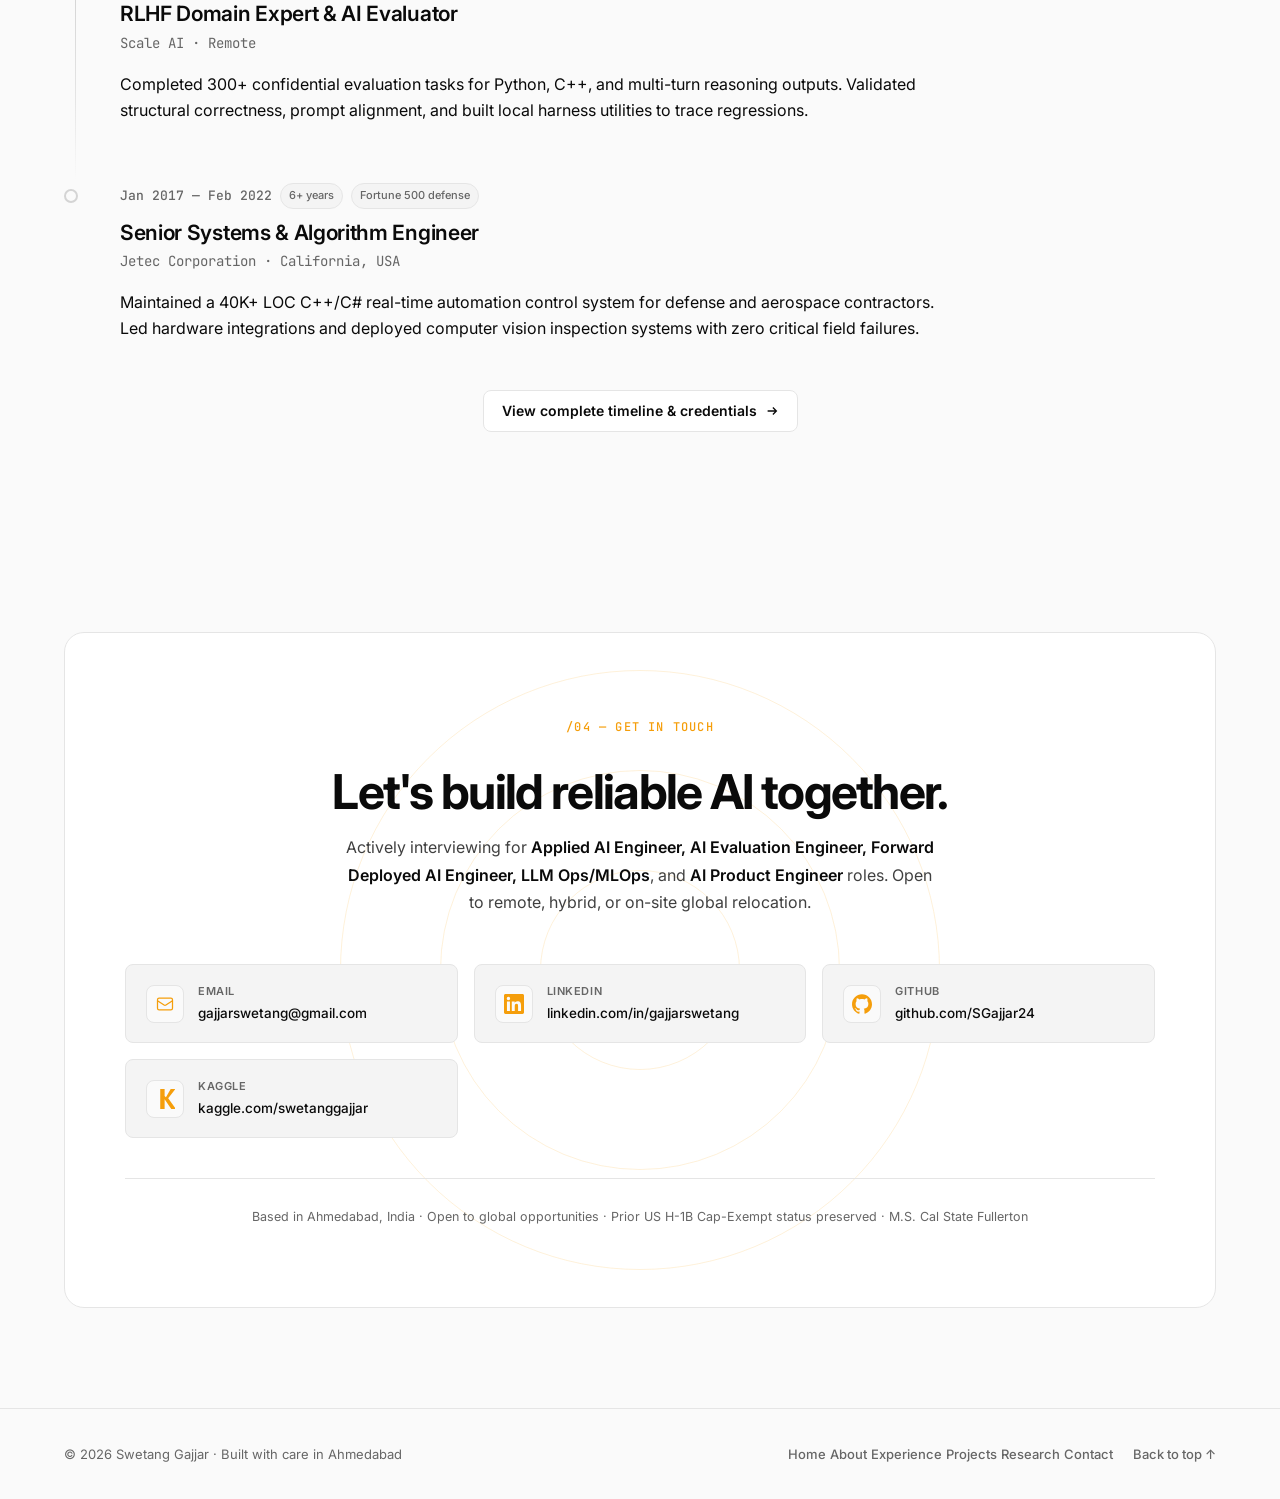
==== commit 41c137e2: "feat: mobile navigation overhaul, responsive Let's Talk modal, and SEO/accessibility updates" ====
--- a/index.html
+++ b/index.html
@@ -11,13 +11,14 @@
   <meta property="og:title" content="Swetang Gajjar — Applied AI Engineer">
   <meta property="og:description" content="Applied AI Engineer with 11+ years building production systems — now focused on LLM evaluation, RAG architecture, and AI deployment reliability.">
   <meta property="og:type" content="website">
-  <meta property="og:url" content="https://swetang-portfolio.vercel.app">
-  <meta property="og:image" content="https://swetang-portfolio.vercel.app/og-image.png">
+  <meta property="og:url" content="https://swetang.vercel.app">
+  <meta property="og:image" content="https://swetang.vercel.app/og-image.png">
   <meta name="twitter:card" content="summary_large_image">
   <meta name="twitter:title" content="Swetang Gajjar — Applied AI Engineer">
   <meta name="twitter:description" content="LLM evaluation, RAG, AI deployment. 11+ years production systems.">
-  <meta name="twitter:image" content="https://swetang-portfolio.vercel.app/og-image.png">
+  <meta name="twitter:image" content="https://swetang.vercel.app/og-image.png">
   <meta name="twitter:site" content="@SGajjar24">
+  <link rel="canonical" href="https://swetang.vercel.app/">
   <meta name="theme-color" content="#0a0a0a">
 
   <link rel="icon" href="data:image/svg+xml,%3Csvg width='32' height='32' viewBox='0 0 32 32' fill='none' xmlns='http://www.w3.org/2000/svg'%3E%3Cdefs%3E%3ClinearGradient id='g' x1='0%25' y1='0%25' x2='100%25' y2='100%25'%3E%3Cstop offset='0%25' stop-color='%23f59e0b' /%3E%3Cstop offset='100%25' stop-color='%233b82f6' /%3E%3C/linearGradient%3E%3C/defs%3E%3Cpath d='M6 10L16 4L26 10V22L16 28L6 22V10Z' stroke='url(%23g)' stroke-width='2' stroke-linejoin='round' fill='none'/%3E%3Cpath d='M16 4V16L26 22M16 16L6 22' stroke='url(%23g)' stroke-width='1.5' stroke-linejoin='round'/%3E%3Ccircle cx='16' cy='16' r='3' fill='%23f59e0b' /%3E%3Ccircle cx='16' cy='4' r='2' fill='%233b82f6' /%3E%3Ccircle cx='6' cy='10' r='2' fill='%233b82f6' /%3E%3Ccircle cx='26' cy='10' r='2' fill='%233b82f6' /%3E%3Ccircle cx='6' cy='22' r='2' fill='%233b82f6' /%3E%3Ccircle cx='26' cy='22' r='2' fill='%233b82f6' /%3E%3Ccircle cx='16' cy='28' r='2' fill='%233b82f6' /%3E%3C/svg%3E">
@@ -28,6 +29,45 @@
   
   <!-- Shared Components and Core Logic scripts -->
   <script src="components.js" defer></script>
+
+  <!-- Schema.org structured data -->
+  <script type="application/ld+json">
+  {
+    "@context": "https://schema.org",
+    "@graph": [
+      {
+        "@type": "WebSite",
+        "@id": "https://swetang.vercel.app/#website",
+        "url": "https://swetang.vercel.app",
+        "name": "Swetang Gajjar — Applied AI Engineer",
+        "description": "Applied AI Engineer with 11+ years building production systems — LLM evaluation, RAG architecture, and AI deployment reliability.",
+        "publisher": { "@id": "https://swetang.vercel.app/#person" }
+      },
+      {
+        "@type": "Person",
+        "@id": "https://swetang.vercel.app/#person",
+        "name": "Swetang Gajjar",
+        "givenName": "Swetang",
+        "familyName": "Gajjar",
+        "url": "https://swetang.vercel.app",
+        "image": "https://swetang.vercel.app/assets/profile.jpg",
+        "description": "Applied AI Engineer with 11+ years building production systems. Expert in LLM evaluation, RAG architecture, and AI deployment reliability.",
+        "jobTitle": "Applied AI Engineer",
+        "alumniOf": {
+          "@type": "CollegeOrUniversity",
+          "name": "California State University, Fullerton"
+        },
+        "knowsAbout": ["LLM Evaluation", "RAG Architecture", "MLOps", "AI Deployment", "Systems Reliability", "RLHF"],
+        "sameAs": [
+          "https://github.com/SGajjar24",
+          "https://www.linkedin.com/in/gajjarswetang",
+          "https://www.kaggle.com/swetanggajjar"
+        ],
+        "mainEntityOfPage": { "@id": "https://swetang.vercel.app/#website" }
+      }
+    ]
+  }
+  </script>
 </head>
 <body>
   <!-- Skip link for accessibility -->
@@ -93,7 +133,7 @@
           <div class="hero-image-content" data-reveal data-reveal-delay="250">
             <div class="hero-profile-wrap">
               <div class="hero-profile-crop">
-                <img src="assets/profile.jpg" alt="Swetang Gajjar Profile" class="hero-profile-img">
+                <img src="assets/profile.jpg" alt="Swetang Gajjar — Applied AI Engineer" class="hero-profile-img" width="320" height="320" fetchpriority="high">
               </div>
             </div>
           </div>
@@ -407,8 +447,8 @@
               <span>Docker</span>
               <span>Qdrant</span>
             </div>
-            <a href="https://github.com/SGajjar24/legal-document-rag-starter" target="_blank" rel="noreferrer" class="project-link magnetic">
-              <span>View Repository</span>
+            <a href="https://github.com/SGajjar24" target="_blank" rel="noreferrer" class="project-link magnetic">
+              <span>Request Access</span>
               <svg width="14" height="14" viewBox="0 0 16 16" fill="none" stroke="currentColor" stroke-width="1.5"><path d="M3 8h10M9 4l4 4-4 4"/></svg>
             </a>
           </article>
@@ -451,8 +491,8 @@
                 <span>Watch Video Demo</span>
                 <svg width="14" height="14" viewBox="0 0 16 16" fill="none" stroke="currentColor" stroke-width="1.5"><path d="M3 8h10M9 4l4 4-4 4"/></svg>
               </a>
-              <a href="https://github.com/SGajjar24/THIRD-EYE" target="_blank" rel="noreferrer" class="project-link magnetic" style="color: var(--text-secondary);">
-                <span>View Repository</span>
+              <a href="https://github.com/SGajjar24" target="_blank" rel="noreferrer" class="project-link magnetic" style="color: var(--text-secondary);">
+                <span>Request Access</span>
               </a>
             </div>
           </article>
--- a/styles.css
+++ b/styles.css
@@ -170,10 +170,7 @@
 }
 
 @media (prefers-color-scheme: light) {
-  .header { background: rgba(250, 250, 250, 0.8); }
-}
-@media (prefers-color-scheme: light) and (max-width: 768px) {
-  .nav-links { background: rgba(250, 250, 250, 0.9); }
+  .header { background: rgba(250, 250, 250, 0.85); }
 }
 
 .nav {
@@ -260,11 +257,21 @@
 .nav-links a.active { color: var(--text); }
 .nav-links a.active::after { transform: scaleX(1); }
 
+.mobile-nav-header,
+.mobile-nav-footer,
+.nav-chevron,
+.nav-backdrop {
+  display: none;
+}
+
 .mobile-toggle {
   display: none;
   flex-direction: column;
   gap: 4px;
   padding: 8px;
+  background: transparent;
+  border: none;
+  cursor: pointer;
 }
 
 .mobile-toggle span {
@@ -404,6 +411,8 @@
   background: var(--accent);
   border-radius: 50%;
   position: relative;
+  display: inline-block;
+  flex-shrink: 0;
 }
 .pulse-dot::after {
   content: '';
@@ -1404,23 +1413,177 @@
 }
 
 @media (max-width: 768px) {
-  .nav-links {
-    display: none;
-    position: absolute;
+  body.mobile-menu-open .header {
+    background: #111111;
+    backdrop-filter: none;
+    -webkit-backdrop-filter: none;
+    border-bottom: 1px solid var(--border-strong);
+  }
+
+  .nav-backdrop {
+    display: block;
+    position: fixed;
     top: 64px;
     left: 0;
     right: 0;
+    bottom: 0;
+    background: rgba(0, 0, 0, 0.75);
+    backdrop-filter: blur(5px);
+    -webkit-backdrop-filter: blur(5px);
+    z-index: 998;
+    opacity: 0;
+    pointer-events: none;
+    transition: opacity 0.25s ease;
+  }
+  .nav-backdrop.active {
+    opacity: 1;
+    pointer-events: auto;
+  }
+
+  .mobile-toggle {
+    display: flex;
+    position: relative;
+    z-index: 1002;
+    cursor: pointer;
+  }
+
+  .nav-links {
+    display: flex;
     flex-direction: column;
-    background: rgba(10, 10, 10, 0.9);
-    backdrop-filter: blur(20px);
-    -webkit-backdrop-filter: blur(20px);
+    position: fixed;
+    top: 64px;
+    left: 0;
+    right: 0;
+    background: #111111;
+    border-bottom: 1px solid var(--border-strong);
+    border-radius: 0 0 20px 20px;
+    padding: 14px 16px 20px;
+    gap: 4px;
+    box-shadow: 0 24px 50px rgba(0, 0, 0, 0.75);
+    transform: translateY(-120%);
+    opacity: 0;
+    pointer-events: none;
+    transition: transform 0.28s cubic-bezier(0.16, 1, 0.3, 1), opacity 0.25s ease;
+    z-index: 999;
+    max-height: calc(100vh - 74px);
+    overflow-y: auto;
+  }
+  .nav-links.open {
+    transform: translateY(0);
+    opacity: 1;
+    pointer-events: auto;
+  }
+
+  .mobile-nav-header {
+    display: flex;
+    align-items: center;
+    padding: 2px 12px 8px;
     border-bottom: 1px solid var(--border);
-    padding: 16px;
-    gap: 4px;
-  }
-  .nav-links.open { display: flex; }
-  .nav-links a { padding: 12px; width: 100%; }
-  .nav .btn { display: none; }
+    margin-bottom: 4px;
+  }
+
+  .mobile-nav-badge {
+    font-family: var(--font-mono, monospace);
+    font-size: 11px;
+    font-weight: 600;
+    letter-spacing: 0.08em;
+    color: var(--text-muted);
+    text-transform: uppercase;
+  }
+
+  .nav-links a {
+    display: flex;
+    align-items: center;
+    justify-content: space-between;
+    padding: 13px 16px;
+    width: 100%;
+    font-size: 15px;
+    font-weight: 500;
+    color: #f5f5f5;
+    border-radius: 10px;
+    background: transparent;
+    transition: background 0.15s, color 0.15s;
+    border-left: 3px solid transparent;
+    text-decoration: none;
+  }
+
+  .nav-links a:hover,
+  .nav-links a:focus {
+    background: rgba(255, 255, 255, 0.06);
+    color: #ffffff;
+  }
+
+  .nav-links a.active {
+    color: var(--accent);
+    background: rgba(245, 158, 11, 0.12);
+    font-weight: 600;
+    border-left: 3px solid var(--accent);
+    padding-left: 13px;
+  }
+
+  .nav-links a::after {
+    display: none !important;
+  }
+
+  .nav-chevron {
+    display: block;
+    opacity: 0.35;
+    transition: transform 0.15s, opacity 0.15s;
+  }
+
+  .nav-links a:hover .nav-chevron,
+  .nav-links a.active .nav-chevron {
+    opacity: 1;
+    transform: translateX(2px);
+  }
+
+  .nav-links a.active .nav-chevron {
+    stroke: var(--accent);
+  }
+
+  .mobile-nav-footer {
+    display: flex;
+    flex-direction: column;
+    gap: 12px;
+    margin-top: 8px;
+    padding-top: 14px;
+    border-top: 1px solid var(--border);
+  }
+
+  .mobile-talk-btn {
+    width: 100%;
+    justify-content: center;
+    padding: 13px 18px;
+    font-size: 15px;
+    font-weight: 600;
+  }
+
+  .mobile-social-row {
+    display: flex;
+    align-items: center;
+    justify-content: center;
+    gap: 16px;
+  }
+
+  .mobile-social-row a {
+    display: flex;
+    align-items: center;
+    justify-content: center;
+    width: 42px;
+    height: 42px;
+    border-radius: 8px;
+    background: rgba(255, 255, 255, 0.06);
+    color: var(--text-secondary);
+    padding: 0;
+    border-left: none;
+  }
+
+  .mobile-social-row a:hover {
+    background: rgba(255, 255, 255, 0.12);
+    color: var(--text);
+  }
+
+  .nav .header-talk-btn { display: none; }
   .mobile-toggle { display: flex; }
 
   .hero { padding: 110px 0 40px; min-height: 80vh; }
@@ -1440,7 +1603,51 @@
   .timeline-rail { left: 7px; }
   .timeline-dot { width: 12px; height: 12px; }
 
-
+  /* Light mode mobile drawer overrides */
+  @media (prefers-color-scheme: light) {
+    body.mobile-menu-open .header {
+      background: #ffffff;
+      border-bottom: 1px solid #e5e5e5;
+    }
+    .nav-backdrop {
+      background: rgba(0, 0, 0, 0.45);
+    }
+    .nav-links {
+      background: #ffffff;
+      border-bottom-color: #e5e5e5;
+      box-shadow: 0 20px 48px rgba(0, 0, 0, 0.12);
+    }
+    .mobile-nav-header {
+      border-bottom-color: #f0f0f0;
+    }
+    .mobile-nav-badge {
+      color: #71717a;
+    }
+    .nav-links a {
+      color: #18181b;
+    }
+    .nav-links a:hover,
+    .nav-links a:focus {
+      background: #f4f4f5;
+      color: #000000;
+    }
+    .nav-links a.active {
+      color: #b45309;
+      background: rgba(245, 158, 11, 0.12);
+      border-left-color: #b45309;
+    }
+    .mobile-nav-footer {
+      border-top-color: #f0f0f0;
+    }
+    .mobile-social-row a {
+      background: #f4f4f5;
+      color: #52525b;
+    }
+    .mobile-social-row a:hover {
+      background: #e4e4e7;
+      color: #000000;
+    }
+  }
 }
 
 @media (max-width: 480px) {
@@ -1448,6 +1655,388 @@
   .hero-title { font-size: 2.25rem; }
   .hero-stats { grid-template-columns: 1fr; gap: 12px; }
   .stat { padding: 20px 24px; }
+}
+
+/* ═══ LET'S TALK MODAL ═══ */
+body.modal-open {
+  overflow: hidden !important;
+}
+
+.modal-overlay {
+  position: fixed;
+  inset: 0;
+  z-index: 2000;
+  display: flex;
+  align-items: center;
+  justify-content: center;
+  padding: clamp(10px, 3vw, 24px);
+  box-sizing: border-box;
+  overflow-x: hidden !important;
+  opacity: 0;
+  visibility: hidden;
+  transition: opacity 0.22s ease, visibility 0.22s ease;
+}
+
+.modal-overlay:not([hidden]) {
+  opacity: 1;
+  visibility: visible;
+}
+
+.modal-backdrop {
+  position: absolute;
+  inset: 0;
+  background: rgba(0, 0, 0, 0.82);
+  backdrop-filter: blur(8px);
+  -webkit-backdrop-filter: blur(8px);
+}
+
+.modal-card {
+  position: relative;
+  width: 100%;
+  max-width: 600px;
+  background: #141414;
+  border: 1px solid var(--border-strong);
+  border-radius: var(--radius-xl);
+  padding: clamp(22px, 4vw, 34px) clamp(16px, 4vw, 28px);
+  box-shadow: 0 28px 72px rgba(0, 0, 0, 0.75), 0 0 0 1px rgba(255, 255, 255, 0.08);
+  transform: scale(0.96) translateY(8px);
+  transition: transform 0.25s cubic-bezier(0.16, 1, 0.3, 1);
+  z-index: 1;
+  max-height: calc(100vh - clamp(20px, 4vh, 48px));
+  overflow-y: auto;
+  overflow-x: hidden !important;
+  box-sizing: border-box;
+  scrollbar-width: thin;
+  scrollbar-color: rgba(255, 255, 255, 0.2) transparent;
+}
+
+.modal-card::-webkit-scrollbar {
+  width: 6px;
+}
+
+.modal-card::-webkit-scrollbar-track {
+  background: transparent;
+}
+
+.modal-card::-webkit-scrollbar-thumb {
+  background: rgba(255, 255, 255, 0.2);
+  border-radius: 6px;
+}
+
+.modal-card::-webkit-scrollbar-thumb:hover {
+  background: rgba(255, 255, 255, 0.35);
+}
+
+.modal-overlay:not([hidden]) .modal-card {
+  transform: scale(1) translateY(0);
+}
+
+.modal-close {
+  position: absolute;
+  top: clamp(14px, 3vw, 20px);
+  right: clamp(14px, 3vw, 20px);
+  width: 38px;
+  height: 38px;
+  display: flex;
+  align-items: center;
+  justify-content: center;
+  border-radius: 8px;
+  background: rgba(255, 255, 255, 0.06);
+  border: 1px solid var(--border);
+  color: var(--text-muted);
+  cursor: pointer;
+  transition: background 0.15s, color 0.15s, border-color 0.15s, transform 0.15s;
+  z-index: 2;
+  flex-shrink: 0;
+}
+
+.modal-close:hover {
+  background: rgba(255, 255, 255, 0.14);
+  color: var(--text);
+  border-color: var(--border-strong);
+  transform: scale(1.05);
+}
+
+.modal-header {
+  margin-bottom: 20px;
+  padding-right: 42px;
+  box-sizing: border-box;
+}
+
+.modal-badge {
+  display: inline-flex;
+  align-items: center;
+  gap: 8px;
+  padding: 4px 12px;
+  border-radius: 9999px;
+  background: var(--accent-soft);
+  border: 1px solid rgba(245, 158, 11, 0.25);
+  font-size: 12px;
+  font-weight: 600;
+  color: var(--accent);
+  margin-bottom: 10px;
+  max-width: 100%;
+  box-sizing: border-box;
+}
+
+.modal-title {
+  font-size: clamp(1.2rem, 3.4vw, 1.45rem);
+  font-weight: 700;
+  color: var(--text);
+  letter-spacing: -0.02em;
+  margin-bottom: 6px;
+  line-height: 1.25;
+}
+
+.modal-desc {
+  font-size: clamp(13px, 2.5vw, 14px);
+  color: var(--text-secondary);
+  line-height: 1.55;
+}
+
+/* 1-Click Copy Box — 100% Fluid & Responsive */
+.modal-copy-box {
+  display: flex;
+  align-items: center;
+  justify-content: space-between;
+  gap: 12px;
+  padding: 12px 16px;
+  background: #090909;
+  border: 1px solid var(--border-strong);
+  border-radius: var(--radius-lg);
+  margin-bottom: 16px;
+  width: 100%;
+  box-sizing: border-box;
+}
+
+.copy-box-left {
+  display: flex;
+  flex-direction: column;
+  gap: 2px;
+  overflow: hidden;
+  min-width: 0;
+  flex: 1;
+}
+
+.copy-box-label {
+  font-family: var(--font-mono, monospace);
+  font-size: 10px;
+  font-weight: 700;
+  letter-spacing: 0.09em;
+  color: var(--accent);
+}
+
+.copy-box-email {
+  font-family: var(--font-mono, monospace);
+  font-size: clamp(12px, 3.2vw, 14px);
+  font-weight: 500;
+  color: var(--text);
+  white-space: nowrap;
+  overflow: hidden;
+  text-overflow: ellipsis;
+}
+
+.copy-btn {
+  padding: 8px 14px;
+  font-size: 13px;
+  flex-shrink: 0;
+  display: inline-flex;
+  align-items: center;
+  justify-content: center;
+  gap: 6px;
+  transition: all 0.2s ease;
+  white-space: nowrap;
+}
+
+.copy-btn.copied {
+  background: var(--success);
+  border-color: var(--success);
+  color: #ffffff;
+}
+
+@media (max-width: 440px) {
+  .modal-copy-box {
+    flex-direction: column;
+    align-items: stretch;
+    gap: 10px;
+    padding: 12px 14px;
+  }
+  .copy-box-left {
+    text-align: center;
+  }
+  .copy-box-email {
+    white-space: normal;
+    word-break: break-all;
+  }
+  .copy-btn {
+    width: 100%;
+    justify-content: center;
+  }
+}
+
+/* Modal Actions Grid — 2 columns on desktop, 1 column on mobile/tablet */
+.modal-actions-grid {
+  display: grid;
+  grid-template-columns: repeat(2, minmax(0, 1fr));
+  gap: 10px;
+  margin-bottom: 18px;
+  width: 100%;
+  box-sizing: border-box;
+}
+
+@media (max-width: 580px) {
+  .modal-actions-grid {
+    grid-template-columns: 1fr;
+    gap: 8px;
+  }
+}
+
+.modal-action-card {
+  display: flex;
+  align-items: center;
+  gap: 12px;
+  padding: 12px 14px;
+  background: var(--bg-card);
+  border: 1px solid var(--border);
+  border-radius: var(--radius);
+  text-decoration: none;
+  transition: border-color 0.15s, background 0.15s, transform 0.15s;
+  box-sizing: border-box;
+  min-width: 0;
+  width: 100%;
+}
+
+.modal-action-card:hover {
+  background: var(--bg-elevated);
+  border-color: var(--border-strong);
+  transform: translateY(-2px);
+}
+
+.modal-action-icon {
+  width: 36px;
+  height: 36px;
+  display: flex;
+  align-items: center;
+  justify-content: center;
+  border-radius: 8px;
+  flex-shrink: 0;
+}
+
+.modal-action-icon.gmail {
+  background: rgba(234, 67, 53, 0.14);
+  color: #ea4335;
+}
+
+.modal-action-icon.mail {
+  background: rgba(59, 130, 246, 0.14);
+  color: #3b82f6;
+}
+
+.modal-action-icon.linkedin {
+  background: rgba(10, 102, 194, 0.14);
+  color: #0a66c2;
+}
+
+.modal-action-icon.visa {
+  background: rgba(16, 185, 129, 0.14);
+  color: #10b981;
+}
+
+.modal-action-info {
+  flex: 1;
+  min-width: 0;
+  overflow: hidden;
+}
+
+.modal-action-title {
+  font-size: 13px;
+  font-weight: 600;
+  color: var(--text);
+  line-height: 1.25;
+  white-space: nowrap;
+  overflow: hidden;
+  text-overflow: ellipsis;
+}
+
+.modal-action-sub {
+  font-size: 11px;
+  color: var(--text-muted);
+  white-space: nowrap;
+  overflow: hidden;
+  text-overflow: ellipsis;
+  margin-top: 2px;
+  line-height: 1.3;
+}
+
+.modal-action-arrow {
+  color: var(--text-faint);
+  flex-shrink: 0;
+  transition: transform 0.15s, color 0.15s;
+}
+
+.modal-action-card:hover .modal-action-arrow {
+  color: var(--text);
+  transform: translateX(2px);
+}
+
+.modal-footer-note {
+  font-size: 12px;
+  color: var(--text-muted);
+  text-align: center;
+  padding-top: 12px;
+  border-top: 1px solid var(--border);
+  line-height: 1.5;
+  box-sizing: border-box;
+}
+
+/* Light mode modal overrides */
+@media (prefers-color-scheme: light) {
+  .modal-card {
+    background: #ffffff;
+    border-color: #e5e5e5;
+    box-shadow: 0 28px 72px rgba(0, 0, 0, 0.18);
+    scrollbar-color: rgba(0, 0, 0, 0.2) transparent;
+  }
+  .modal-card::-webkit-scrollbar-thumb {
+    background: rgba(0, 0, 0, 0.15);
+  }
+  .modal-card::-webkit-scrollbar-thumb:hover {
+    background: rgba(0, 0, 0, 0.28);
+  }
+  .modal-backdrop {
+    background: rgba(0, 0, 0, 0.48);
+  }
+  .modal-close {
+    background: #f4f4f5;
+    border-color: #e4e4e7;
+    color: #52525b;
+  }
+  .modal-close:hover {
+    background: #e4e4e7;
+    color: #18181b;
+  }
+  .modal-copy-box {
+    background: #f8f9fa;
+    border-color: #e5e5e5;
+  }
+  .modal-copy-email {
+    color: #18181b;
+  }
+  .modal-action-card {
+    background: #ffffff;
+    border-color: #e5e5e5;
+  }
+  .modal-action-card:hover {
+    background: #f4f4f5;
+    border-color: #d4d4d8;
+  }
+  .modal-action-title {
+    color: #18181b;
+  }
+  .modal-footer-note {
+    border-top-color: #f0f0f0;
+    color: #71717a;
+  }
 }
 
 /* Print */
@@ -2059,3 +2648,28 @@
   .logo-text { display: none; }
 }
 
+/* ═══ ACCESSIBILITY: Reduced Motion ═══ */
+@media (prefers-reduced-motion: reduce) {
+  *, *::before, *::after {
+    animation-duration: 0.01ms !important;
+    animation-iteration-count: 1 !important;
+    transition-duration: 0.01ms !important;
+    scroll-behavior: auto !important;
+  }
+
+  .hero-grid-bg,
+  .hero-glow,
+  .logo-marquee-content {
+    animation: none !important;
+  }
+
+  [data-reveal] {
+    opacity: 1 !important;
+    transform: none !important;
+  }
+
+  .scroll-progress {
+    transition: none !important;
+  }
+}
+
